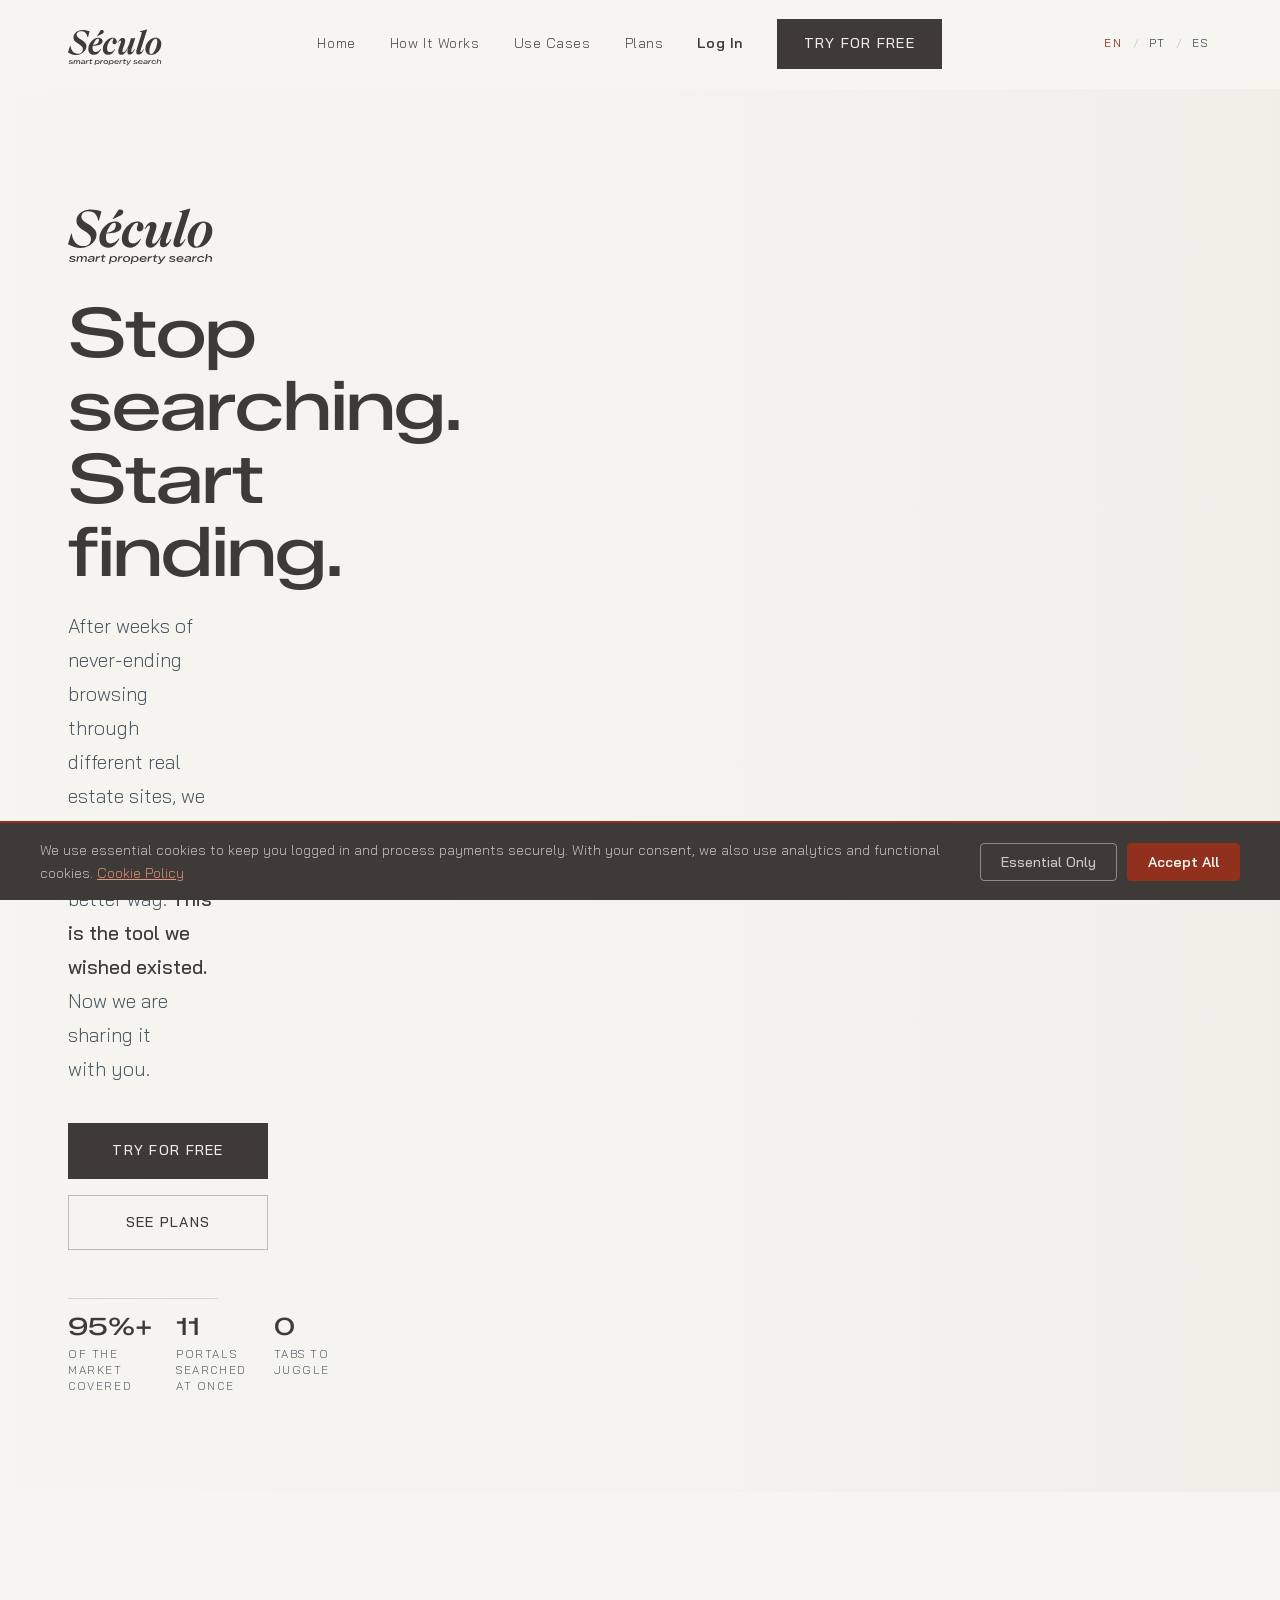
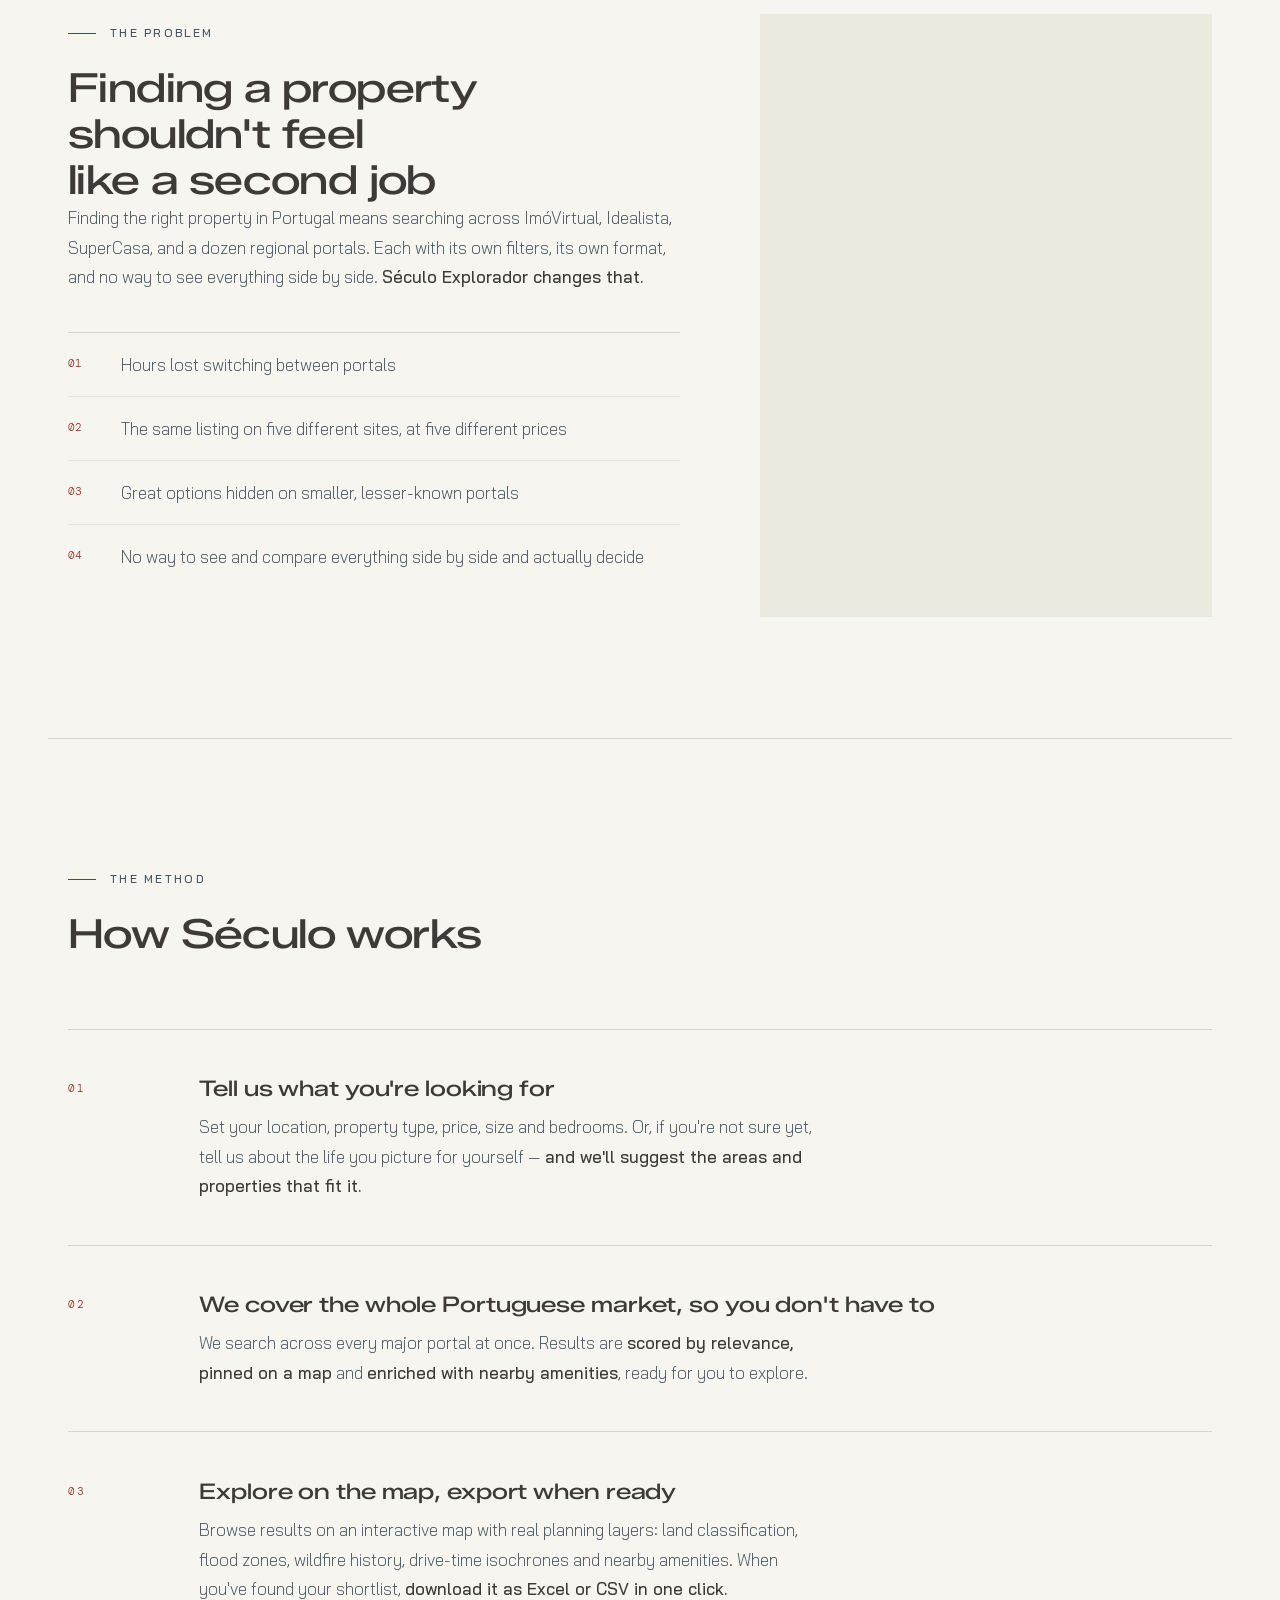
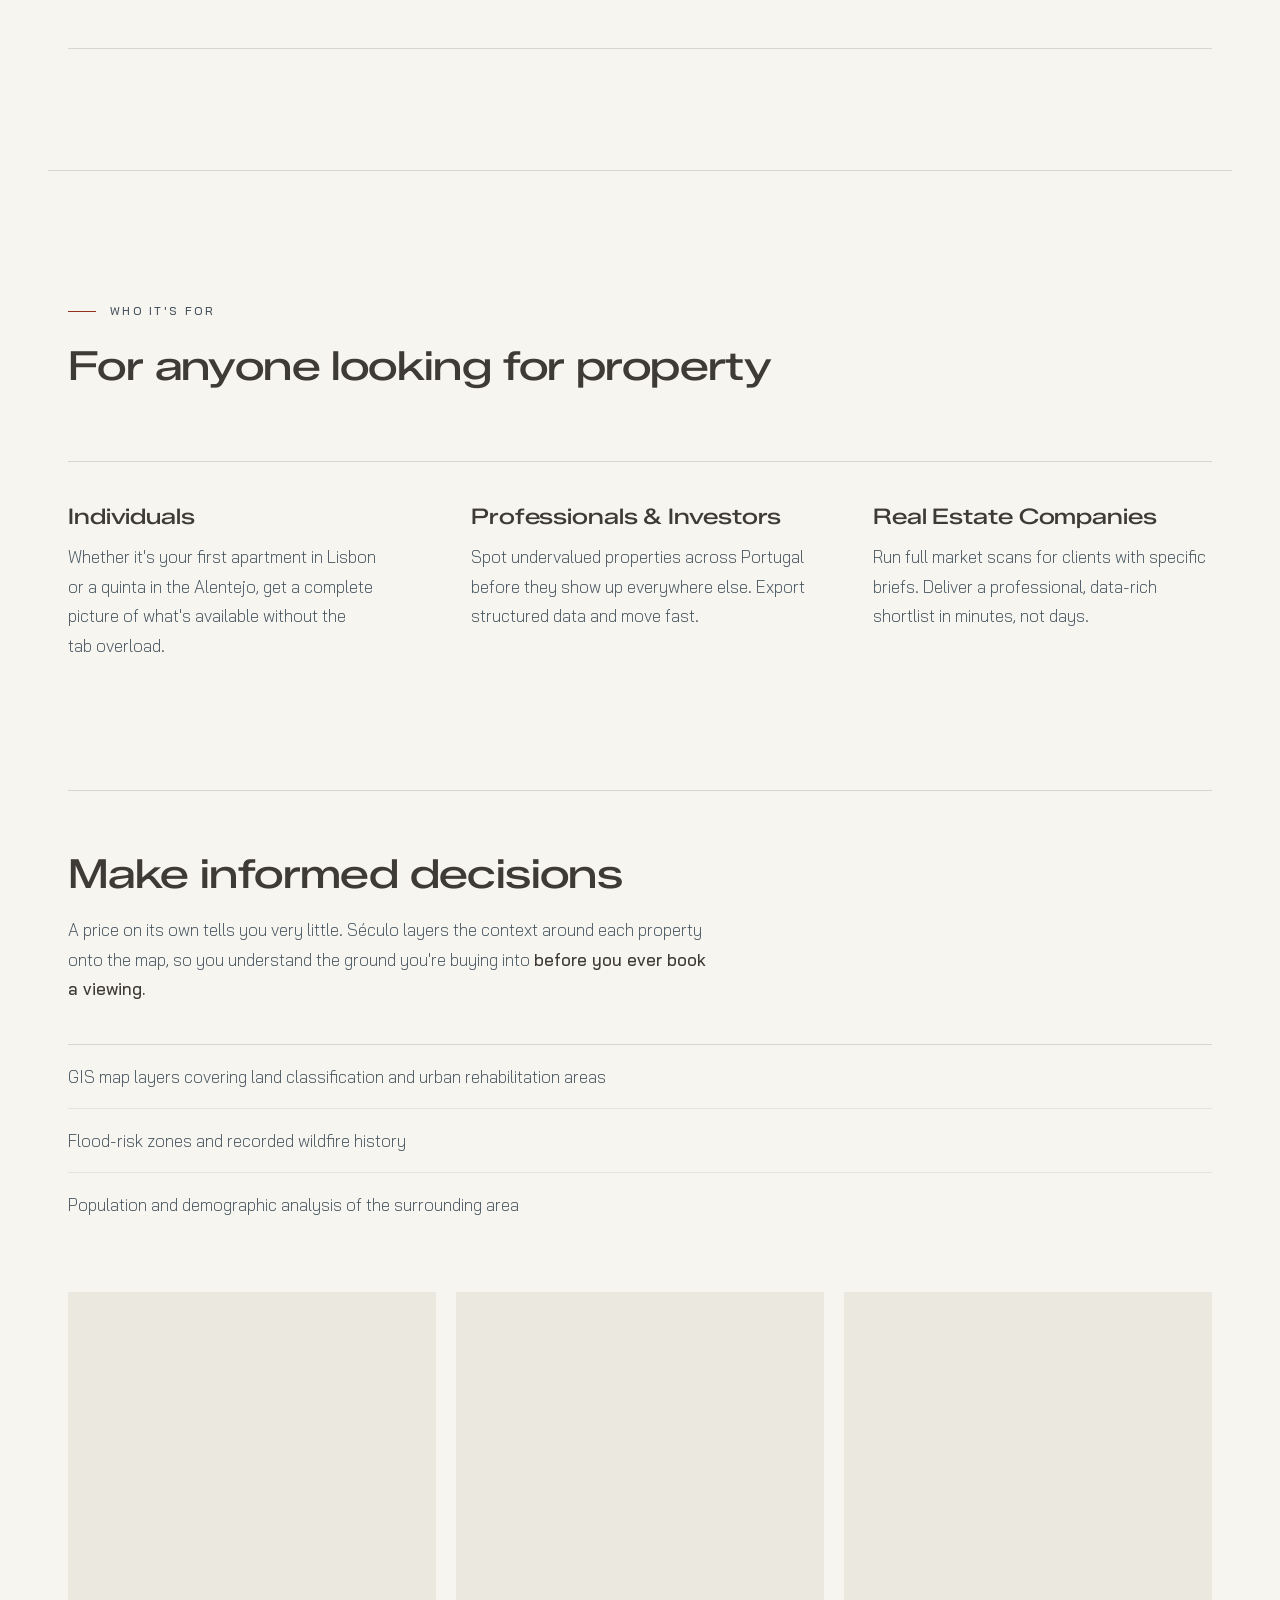
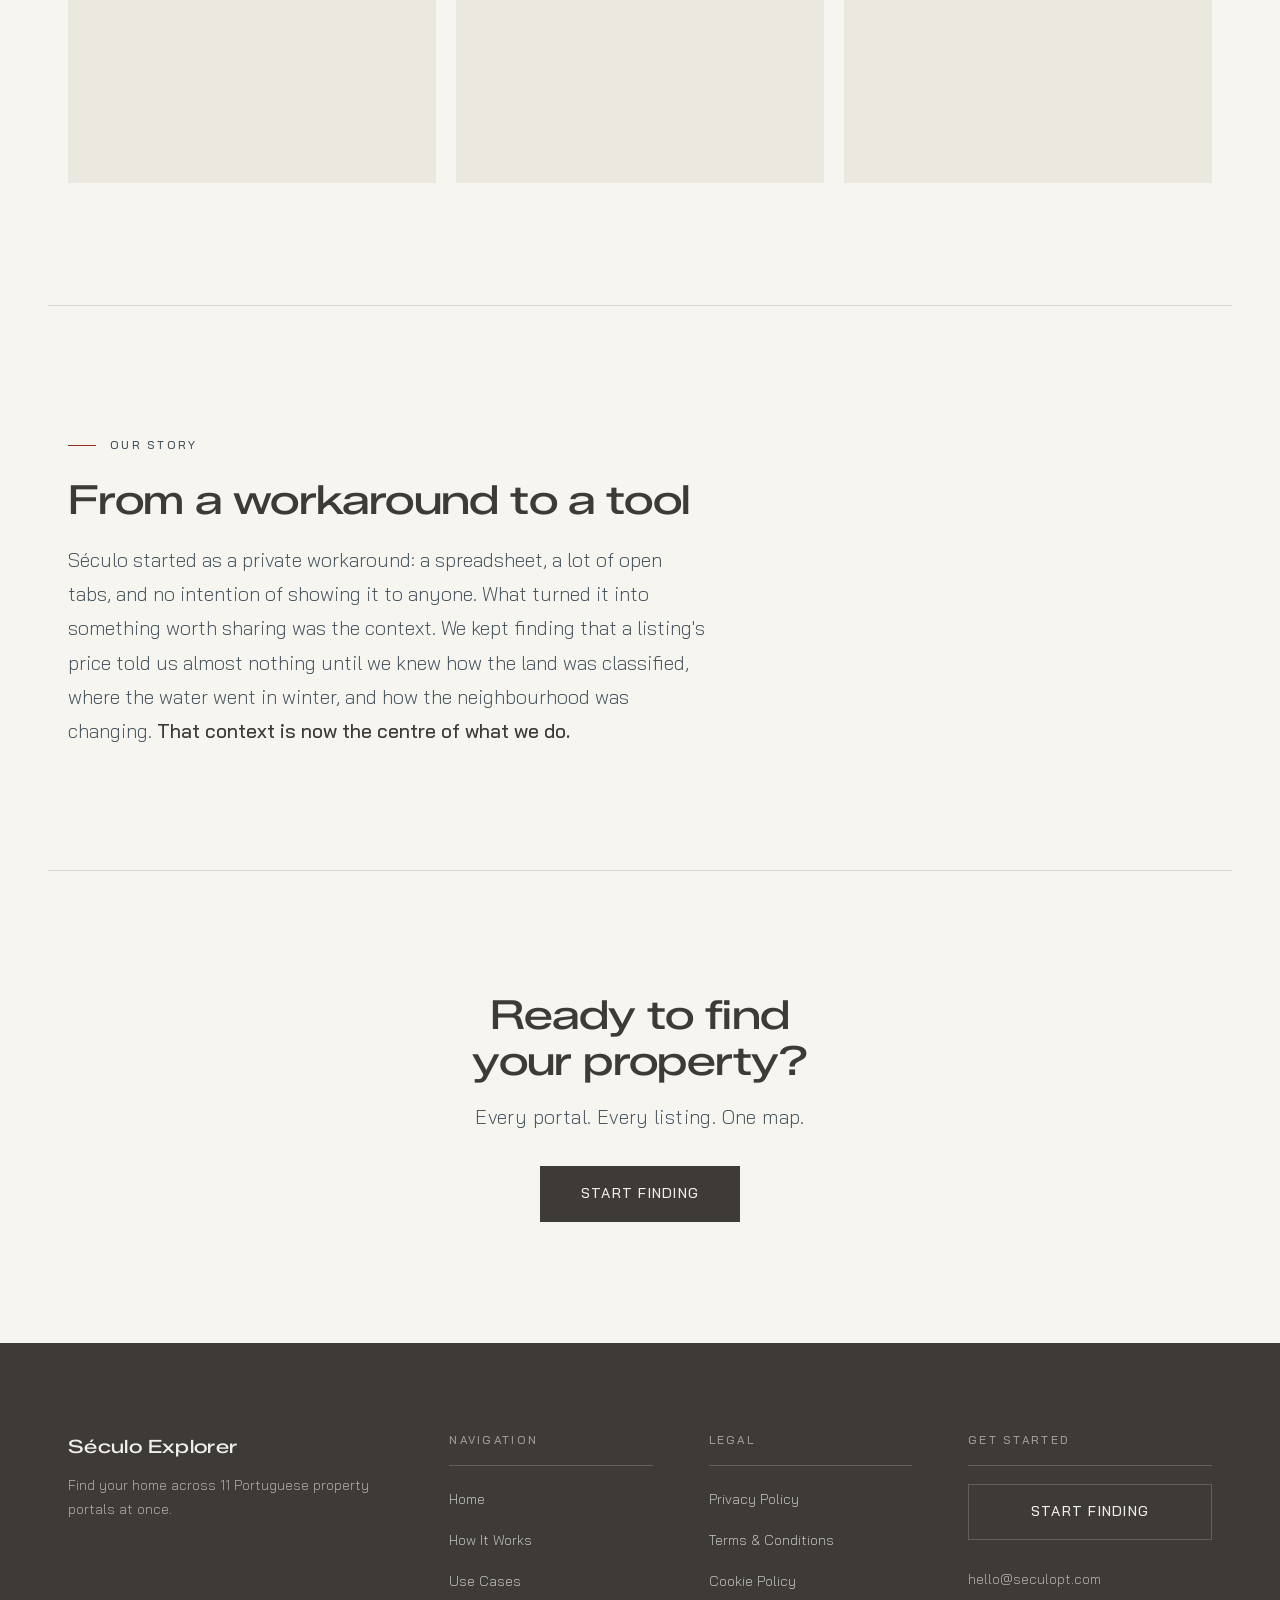
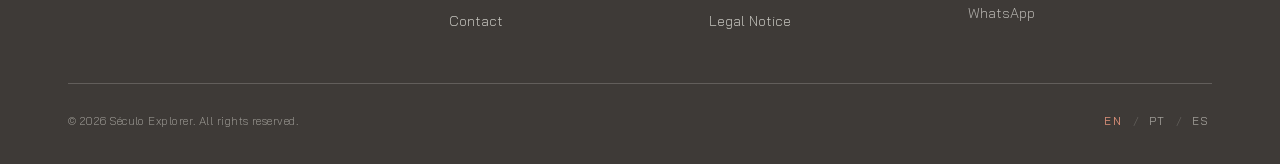
==== index.html @ 993cd5dd "feat(home): cursor-following photos, portrait photo row, drop dangling rules Removes rules that were" ====
<!DOCTYPE html>
<html lang="en">
<head>
  <meta charset="UTF-8" />
  <meta name="viewport" content="width=device-width, initial-scale=1.0" />
  <meta name="description" content="Século Explorer searches 11 Portuguese property portals at once. Find your home faster — filter by location, price, size, and type all in one place." />
  <title>Século Explorer — Find Your Home in Portugal</title>

  <!-- Runs before first paint. The .js class means scroll-reveal elements are
       only hidden when JS is actually there to reveal them again; the
       intro-skip check keeps the curtain from flashing on a repeat visit. -->
  <script>
    document.documentElement.classList.add('js');
    try {
      if (sessionStorage.getItem('seculo-intro-played') === '1') {
        document.documentElement.classList.add('intro-skip');
      }
    } catch (e) { /* storage blocked — the curtain simply plays again */ }
  </script>

  <!-- Google Fonts -->
  <link rel="preconnect" href="https://fonts.googleapis.com" />
  <link rel="preconnect" href="https://fonts.gstatic.com" crossorigin />
  <link href="https://fonts.googleapis.com/css2?family=Bai+Jamjuree:wght@200;300;400;500;600;700&family=Zalando+Sans+Expanded:wght@400;500;600;700&family=DM+Mono&display=swap" rel="stylesheet" />

  <!-- Stylesheets -->
  <link rel="stylesheet" href="css/style.css" />
  <link rel="stylesheet" href="css/nav.css" />
  <link rel="stylesheet" href="css/animations.css" />
</head>
<body>

  <!-- ══════════════════════════════════════════
       INTRO CURTAIN — plays once per session
  ══════════════════════════════════════════ -->
  <div class="intro" id="intro" aria-hidden="true">
    <img class="intro__logo" src="assets/logo.svg" alt="" />
    <span class="intro__rule"></span>
  </div>


  <!-- ══════════════════════════════════════════
       NAVIGATION
  ══════════════════════════════════════════ -->
  <nav class="site-nav" id="site-nav">
    <div class="nav-inner">
      <!-- Logo -->
      <a href="index.html" class="nav-logo" aria-label="Século Explorer — Home">
        <img src="assets/logo.svg" alt="Século Explorer" />
      </a>

      <!-- Links -->
      <ul class="nav-links">
        <li><a href="index.html" data-en="Home" data-pt="Início" data-es="Inicio">Home</a></li>
        <li><a href="#how-it-works" data-en="How It Works" data-pt="Como Funciona" data-es="Cómo Funciona">How It Works</a></li>
        <li><a href="#use-cases" data-en="Use Cases" data-pt="Casos de Uso" data-es="Casos de Uso">Use Cases</a></li>
        <li><a href="products.html" data-en="Plans" data-pt="Planos" data-es="Planes">Plans</a></li>
        <li><a href="login.html" class="nav-login" data-en="Log In" data-pt="Entrar" data-es="Entrar">Log In</a></li>
        <li>
          <a href="https://seculo-api.vercel.app/?tier=free" class="btn btn-primary" data-en="Try for free" data-pt="Experimenta grátis" data-es="Pruébalo gratis">Try for free</a>
        </li>
      </ul>

      <!-- Language Toggle -->
      <div class="lang-toggle">
        <button class="lang-btn active" data-lang="en">EN</button>
        <span>/</span>
        <button class="lang-btn" data-lang="pt">PT</button>
        <span>/</span>
        <button class="lang-btn" data-lang="es">ES</button>
      </div>

      <!-- Hamburger -->
      <button class="nav-toggle" aria-label="Menu" aria-expanded="false">
        <span></span><span></span><span></span>
      </button>
    </div>
  </nav>


  <!-- ══════════════════════════════════════════
       SECTION A — HERO
  ══════════════════════════════════════════ -->
  <section class="hero" aria-label="Hero">
    <!-- Photo slot. Drop a file at assets/hero-bg.jpg and set
         --hero-image below to switch it on. -->
    <div class="hero__bg" aria-hidden="true"></div>

    <div class="hero-inner">
      <div class="hero-content">
        <img class="hero-logo" src="assets/logo.svg" alt="Século Explorer" width="192" height="87" />
        <h1 data-en="Stop searching. Start finding." data-pt="Encontre a Sua Casa em Portugal. Mais Depressa." data-es="Deja de buscar. Empieza a encontrar.">Stop searching. Start finding.</h1>
        <p class="hero-sub"
          data-en="After weeks of never-ending browsing through different real estate sites, we decided that there had to be a better way. <strong>This is the tool we wished existed.</strong> Now we are sharing it with you."
          data-pt="Depois de semanas de navegação sem fim por diferentes sites imobiliários, decidimos que tinha de haver uma forma melhor. <strong>Esta é a ferramenta que gostaríamos de ter tido.</strong> Agora estamos a partilhá-la consigo."
          data-es="Después de semanas de navegación interminable por diferentes sitios inmobiliarios, decidimos que tenía que haber una mejor manera. <strong>Esta es la herramienta que desearíamos que hubiera existido.</strong> Ahora la compartimos contigo.">After weeks of never-ending browsing through different real estate sites, we decided that there had to be a better way. <strong>This is the tool we wished existed.</strong> Now we are sharing it with you.</p>
        <div class="hero-actions btn-group">
          <a href="https://seculo-api.vercel.app/?tier=free" class="btn btn-primary" data-en="Try for free" data-pt="Experimenta grátis" data-es="Pruébalo gratis">Try for free</a>
          <a href="products.html" class="btn btn-outline" data-en="See plans" data-pt="Ver planos" data-es="Ver planes">See plans</a>
        </div>
        <div class="hero-stats">
          <div class="stat">
            <span class="stat-number" data-count-to="98" data-count-suffix="%+">98%+</span>
            <span class="stat-label" data-en="of the market covered" data-pt="do mercado coberto" data-es="del mercado cubierto">of the market covered</span>
          </div>
          <div class="stat">
            <span class="stat-number" data-count-to="11">11</span>
            <span class="stat-label" data-en="portals searched at once" data-pt="portais pesquisados de uma vez" data-es="portales buscados a la vez">portals searched at once</span>
          </div>
          <div class="stat">
            <span class="stat-number">0</span>
            <span class="stat-label" data-en="tabs to juggle" data-pt="abas para gerir" data-es="pestañas que gestionar">tabs to juggle</span>
          </div>
        </div>
      </div>
    </div>
  </section>


  <!-- ══════════════════════════════════════════
       SECTION B — PROBLEM
  ══════════════════════════════════════════ -->
  <section class="section problem-section" id="how-it-works">
    <div class="container">
      <div class="problem-grid">
        <div class="problem-col animate-on-scroll">
          <span class="section-label" data-en="The Problem" data-pt="O Problema" data-es="El Problema">The Problem</span>
          <h2
            data-en="Finding a property shouldn't feel like a second job"
            data-pt="Procurar propriedade não deve ser um segundo trabalho"
            data-es="Buscar una propiedad no debería sentirse como un segundo trabajo">Finding a property shouldn't feel like a second job</h2>
          <p class="problem-body measure"
            data-en="Finding the right property in Portugal means searching across ImóVirtual, Idealista, SuperCasa, and a dozen regional portals. Each with its own filters, its own format, and no way to see everything side by side. <strong>Século Explorador changes that.</strong>"
            data-pt="Encontrar o imóvel certo em Portugal significa pesquisar no ImóVirtual, Idealista, SuperCasa e dezenas de portais regionais. Cada um com os seus próprios filtros, o seu próprio formato, e sem forma de ver tudo lado a lado. <strong>O Século Explorador muda isso.</strong>"
            data-es="Encontrar la propiedad adecuada en Portugal significa buscar en ImóVirtual, Idealista, SuperCasa y docenas de portales regionales. Cada uno con sus propios filtros, su propio formato y sin forma de ver todo lado a lado. <strong>Século Explorador cambia eso.</strong>">Finding the right property in Portugal means searching across ImóVirtual, Idealista, SuperCasa, and a dozen regional portals. Each with its own filters, its own format, and no way to see everything side by side. <strong>Século Explorador changes that.</strong></p>

          <!-- Ruled list. The old version used emoji as bullets; the rules
               and index numbers now carry the same structure. -->
          <ul class="ruled-list">
            <li>
              <span class="ruled-list__index">01</span>
              <span data-en="Hours lost switching between portals" data-pt="Horas perdidas a alternar entre portais" data-es="Horas perdidas cambiando entre portales">Hours lost switching between portals</span>
            </li>
            <li>
              <span class="ruled-list__index">02</span>
              <span data-en="The same listing on five different sites, at five different prices" data-pt="O mesmo anúncio a aparecer em cinco portais diferentes" data-es="El mismo anuncio en cinco sitios diferentes, a cinco precios diferentes">The same listing on five different sites, at five different prices</span>
            </li>
            <li>
              <span class="ruled-list__index">03</span>
              <span data-en="Great options hidden on smaller, lesser-known portals" data-pt="Boas opções escondidas em portais mais pequenos e menos conhecidos" data-es="Grandes opciones ocultas en portales más pequeños y menos conocidos">Great options hidden on smaller, lesser-known portals</span>
            </li>
            <li>
              <span class="ruled-list__index">04</span>
              <span data-en="No way to see and compare everything side by side and actually decide" data-pt="Sem forma de ver e comparar tudo lado a lado e tomar uma decisão" data-es="Sin forma de ver y comparar todo lado a lado y tomar una decisión">No way to see and compare everything side by side and actually decide</span>
            </li>
          </ul>
        </div>

        <!-- Photo slot — this column was empty before, which is what left the
             gap on the right of this section. -->
        <div class="problem-media animate-on-scroll" style="--i: 1">
          <div class="media media--tall media--filled slot--problem"></div>
        </div>
      </div>
    </div>
  </section>


  <!-- ══════════════════════════════════════════
       SECTION C — HOW IT WORKS
  ══════════════════════════════════════════ -->
  <section class="section steps-section">
    <div class="container">
      <div class="steps-header animate-on-scroll">
        <span class="section-label" data-en="The Method" data-pt="O Método" data-es="El Método">The Method</span>
        <h2 data-en="How Século works" data-pt="Como o Século Funciona" data-es="Cómo Funciona Século">How Século works</h2>
      </div>

      <ol class="steps-list" data-hover-media>
        <li class="step-item animate-on-scroll slot--step1">
          <span class="step-number">01</span>
          <div class="step-body">
            <h3 data-en="Tell us what you're looking for" data-pt="Diga-nos o que procura" data-es="Dinos qué estás buscando">Tell us what you're looking for</h3>
            <p
              data-en="Set your location, property type, price, size and bedrooms. Or, if you're not sure yet, tell us about the life you picture for yourself — <strong>and we'll suggest the areas and properties that fit it.</strong>"
              data-pt="Defina a localização, o tipo de imóvel, o preço, a área e o número de quartos. Ou, se ainda não tem a certeza, conte-nos que vida imagina para si — <strong>e sugerimos as zonas e os imóveis que melhor lhe assentam.</strong>"
              data-es="Define la ubicación, el tipo de propiedad, el precio, el tamaño y las habitaciones. O, si aún no lo tienes claro, cuéntanos qué vida imaginas para ti — <strong>y te sugeriremos las zonas y propiedades que mejor encajan.</strong>">Set your location, property type, price, size and bedrooms. Or, if you're not sure yet, tell us about the life you picture for yourself — <strong>and we'll suggest the areas and properties that fit it.</strong></p>
          </div>
        </li>

        <li class="step-item animate-on-scroll slot--step2" style="--i: 1">
          <span class="step-number">02</span>
          <div class="step-body">
            <h3 data-en="We cover the whole Portuguese market, so you don't have to" data-pt="Cobrimos todo o mercado português, para que não tenha de o fazer" data-es="Cubrimos todo el mercado portugués, para que tú no tengas que hacerlo">We cover the whole Portuguese market, so you don't have to</h3>
            <p
              data-en="We search across every major portal at once. Results are <strong>scored by relevance, pinned on a map</strong> and <strong>enriched with nearby amenities</strong>, ready for you to explore."
              data-pt="Pesquisamos simultaneamente em múltiplos sites. Os resultados são <strong>classificados por relevância, fixados num mapa</strong> e <strong>enriquecidos com comodidades próximas</strong>, prontos para serem explorados."
              data-es="Buscamos simultáneamente en múltiples sitios. Los resultados están <strong>puntuados por relevancia, marcados en un mapa</strong> y <strong>enriquecidos con servicios cercanos</strong>, listos para explorar.">We search across every major portal at once. Results are <strong>scored by relevance, pinned on a map</strong> and <strong>enriched with nearby amenities</strong>, ready for you to explore.</p>
          </div>
        </li>

        <li class="step-item animate-on-scroll slot--step3" style="--i: 2">
          <span class="step-number">03</span>
          <div class="step-body">
            <h3 data-en="Explore on the map, export when ready" data-pt="Explore no mapa, exporte quando estiver pronto" data-es="Explora en el mapa, exporta cuando estés listo">Explore on the map, export when ready</h3>
            <p
              data-en="Browse results on an interactive map with real planning layers: land classification, flood zones, wildfire history, drive-time isochrones and nearby amenities. When you've found your shortlist, <strong>download it as Excel or CSV in one click.</strong>"
              data-pt="Navegue pelos resultados num mapa interativo com camadas de planeamento real: classificação do solo, zonas inundáveis, histórico de incêndios, isócronas de tempo de condução e equipamentos nas proximidades. Quando tiver encontrado a sua lista, <strong>descarregue-a como Excel ou CSV com um clique.</strong>"
              data-es="Navega por los resultados en un mapa interactivo con capas de planificación reales: clasificación del suelo, zonas de inundación, historial de incendios, isocronas y servicios cercanos. Cuando tengas tu lista reducida, <strong>descárgala como Excel o CSV con un clic.</strong>">Browse results on an interactive map with real planning layers: land classification, flood zones, wildfire history, drive-time isochrones and nearby amenities. When you've found your shortlist, <strong>download it as Excel or CSV in one click.</strong></p>
          </div>
        </li>
      </ol>

      <!-- The photography for this section now appears on hover, following
           the cursor across the three steps. See js/hover-media.js. -->
    </div>
  </section>


  <!-- ══════════════════════════════════════════
       SECTION D — USE CASES
  ══════════════════════════════════════════ -->
  <section class="section use-cases-section" id="use-cases">
    <div class="container">
      <div class="use-cases-header animate-on-scroll">
        <span class="section-label" data-en="Who It's For" data-pt="Para Quem É" data-es="Para Quién Es">Who It's For</span>
        <h2 data-en="For anyone looking for property" data-pt="Para qualquer pessoa à procura de propriedade" data-es="Para cualquiera que busque propiedad">For anyone looking for property</h2>
      </div>

      <div class="use-cases-grid">
        <div class="use-case-card animate-on-scroll">
          <h3 data-en="Individuals" data-pt="Indivíduos" data-es="Particulares">Individuals</h3>
          <p
            data-en="Whether it's your first apartment in Lisbon or a quinta in the Alentejo, get a complete picture of what's available without the tab overload."
            data-pt="Seja um apartamento em Lisboa ou uma quinta no Alentejo, tenha uma visão completa do que existe no mercado — sem o caos dos mil separadores abertos."
            data-es="Ya sea tu primer apartamento en Lisboa o una quinta en el Alentejo, obtén una visión completa de lo disponible sin el caos de las pestañas abiertas.">Whether it's your first apartment in Lisbon or a quinta in the Alentejo, get a complete picture of what's available without the tab overload.</p>
        </div>

        <div class="use-case-card animate-on-scroll" style="--i: 1">
          <h3 data-en="Professionals &amp; Investors" data-pt="Profissionais e Investidores" data-es="Profesionales e Inversores">Professionals &amp; Investors</h3>
          <p
            data-en="Spot undervalued properties across Portugal before they show up everywhere else. Export structured data and move fast."
            data-pt="Identifique propriedades subavaliadas em toda a região portuguesa antes de aparecerem em outros lugares. Exporte dados estruturados e avance rapidamente."
            data-es="Identifica propiedades infravaloradas en la región portuguesa antes de que aparezcan en todas partes. Exporta datos estructurados y actúa rápido.">Spot undervalued properties across Portugal before they show up everywhere else. Export structured data and move fast.</p>
        </div>

        <div class="use-case-card animate-on-scroll" style="--i: 2">
          <h3 data-en="Real Estate Companies" data-pt="Agências de Imóveis" data-es="Empresas Inmobiliarias">Real Estate Companies</h3>
          <p
            data-en="Run full market scans for clients with specific briefs. Deliver a professional, data-rich shortlist in minutes, not days."
            data-pt="Realize varreduras completas do mercado para clientes com briefs específicos. Entregue uma lista profissional e rica em dados em minutos, não em dias."
            data-es="Realiza análisis completos del mercado para clientes con requisitos específicos. Entrega una lista profesional y rica en datos en minutos, no en días.">Run full market scans for clients with specific briefs. Deliver a professional, data-rich shortlist in minutes, not days.</p>
        </div>
      </div>

      <!-- Second block: what the data lets you know, rather than who it is for -->
      <div class="informed animate-on-scroll">
        <h2 data-en="Make informed decisions" data-pt="Tome decisões informadas" data-es="Toma decisiones informadas">Make informed decisions</h2>
        <p class="measure"
          data-en="A price on its own tells you very little. Século layers the context around each property onto the map, so you understand the ground you're buying into <strong>before you ever book a viewing.</strong>"
          data-pt="Um preço, por si só, diz muito pouco. O Século sobrepõe ao mapa o contexto de cada imóvel, para que perceba o terreno em que está a investir <strong>antes sequer de marcar uma visita.</strong>"
          data-es="Un precio, por sí solo, dice muy poco. Século superpone en el mapa el contexto de cada propiedad, para que entiendas el terreno en el que inviertes <strong>antes incluso de concertar una visita.</strong>">A price on its own tells you very little. Século layers the context around each property onto the map, so you understand the ground you're buying into <strong>before you ever book a viewing.</strong></p>

        <ul class="ruled-list ruled-list--bare">
          <li><span data-en="GIS map layers covering land classification and urban rehabilitation areas" data-pt="Camadas SIG com classificação do solo e áreas de reabilitação urbana" data-es="Capas SIG con clasificación del suelo y áreas de rehabilitación urbana">GIS map layers covering land classification and urban rehabilitation areas</span></li>
          <li><span data-en="Flood-risk zones and recorded wildfire history" data-pt="Zonas de risco de inundação e histórico de incêndios registados" data-es="Zonas de riesgo de inundación e historial de incendios registrados">Flood-risk zones and recorded wildfire history</span></li>
          <li><span data-en="Population and demographic analysis of the surrounding area" data-pt="Análise populacional e demográfica da zona envolvente" data-es="Análisis poblacional y demográfico del entorno">Population and demographic analysis of the surrounding area</span></li>
        </ul>

        <!-- Three portrait slots rather than one wide band — the source
             photography is all 2:3, which a 16:9 crop mangles. -->
        <div class="photo-row informed-media">
          <div class="media media--tall media--filled slot--layers1"></div>
          <div class="media media--tall media--filled slot--layers2"></div>
          <div class="media media--tall media--filled slot--layers3"></div>
        </div>
      </div>
    </div>
  </section>


  <!-- ══════════════════════════════════════════
       SECTION E — ORIGIN + CTA
  ══════════════════════════════════════════ -->
  <section class="section origin-section">
    <div class="container">
      <div class="origin-content animate-on-scroll measure">
        <span class="section-label" data-en="Our Story" data-pt="A Nossa História" data-es="Nuestra Historia">Our Story</span>
        <h2 data-en="From a workaround to a tool" data-pt="De um improviso a uma ferramenta" data-es="De un apaño a una herramienta">From a workaround to a tool</h2>
        <p class="origin-body"
          data-en="Século started as a private workaround: a spreadsheet, a lot of open tabs, and no intention of showing it to anyone. What turned it into something worth sharing was the context. We kept finding that a listing's price told us almost nothing until we knew how the land was classified, where the water went in winter, and how the neighbourhood was changing. <strong>That context is now the centre of what we do.</strong>"
          data-pt="O Século começou como um improviso privado: uma folha de cálculo, muitos separadores abertos e nenhuma intenção de o mostrar a alguém. O que o transformou em algo que valia a pena partilhar foi o contexto. Percebemos que o preço de um anúncio pouco nos dizia enquanto não soubéssemos como estava classificado o solo, por onde corria a água no inverno e como a zona estava a mudar. <strong>Esse contexto é hoje o centro do que fazemos.</strong>"
          data-es="Século empezó como un apaño privado: una hoja de cálculo, muchas pestañas abiertas y ninguna intención de enseñárselo a nadie. Lo que lo convirtió en algo que merecía la pena compartir fue el contexto. Descubrimos que el precio de un anuncio decía muy poco hasta saber cómo estaba clasificado el suelo, por dónde iba el agua en invierno y cómo estaba cambiando el barrio. <strong>Ese contexto es hoy el centro de lo que hacemos.</strong>">Século started as a private workaround: a spreadsheet, a lot of open tabs, and no intention of showing it to anyone. What turned it into something worth sharing was the context. We kept finding that a listing's price told us almost nothing until we knew how the land was classified, where the water went in winter, and how the neighbourhood was changing. <strong>That context is now the centre of what we do.</strong></p>
      </div>
    </div>
  </section>


  <!-- ══════════════════════════════════════════
       SECTION F — CLOSING CTA
  ══════════════════════════════════════════ -->
  <section class="section cta-section">
    <div class="container">
      <div class="cta-block animate-on-scroll">
        <h2 class="cta-heading" data-en="Ready to find your property?" data-pt="Pronto para encontrar a sua casa?" data-es="¿Listo para encontrar tu propiedad?">Ready to find your property?</h2>
        <p class="cta-sub" data-en="Every portal. Every listing. One map." data-pt="Cada portal. Cada anúncio. Um mapa." data-es="Cada portal. Cada anuncio. Un mapa.">Every portal. Every listing. One map.</p>
        <a href="products.html" class="btn btn-primary cta-btn" data-en="Start finding" data-pt="Começar a Encontrar" data-es="Empezar a Encontrar">Start finding</a>
      </div>
    </div>
  </section>


  <!-- ══════════════════════════════════════════
       FOOTER
  ══════════════════════════════════════════ -->
  <footer class="site-footer">
    <div class="container">
      <div class="footer-grid">
        <!-- Left: Brand -->
        <div class="footer-brand">
          <span class="footer-logo">Século Explorer</span>
          <p class="footer-tagline"
            data-en="Find your home across 11 Portuguese property portals at once."
            data-pt="Encontre a sua casa em 11 portais imobiliários portugueses de uma vez."
            data-es="Encuentra tu hogar en 11 portales inmobiliarios portugueses a la vez.">Find your home across 11 Portuguese property portals at once.</p>
        </div>

        <!-- Centre: Navigation -->
        <div>
          <p class="footer-heading" data-en="Navigation" data-pt="Navegação" data-es="Navegación">Navigation</p>
          <ul class="footer-links">
            <li><a href="index.html" data-en="Home" data-pt="Início" data-es="Inicio">Home</a></li>
            <li><a href="#how-it-works" data-en="How It Works" data-pt="Como Funciona" data-es="Cómo Funciona">How It Works</a></li>
            <li><a href="#use-cases" data-en="Use Cases" data-pt="Casos de Uso" data-es="Casos de Uso">Use Cases</a></li>
            <li><a href="contact.html" data-en="Contact" data-pt="Contacto" data-es="Contacto">Contact</a></li>
          </ul>
        </div>

        <!-- Legal -->
        <div>
          <p class="footer-heading" data-en="Legal" data-pt="Legal" data-es="Legal">Legal</p>
          <ul class="footer-links">
            <li><a href="privacy-policy.html" data-en="Privacy Policy" data-pt="Política de Privacidade" data-es="Política de Privacidad">Privacy Policy</a></li>
            <li><a href="terms.html" data-en="Terms &amp; Conditions" data-pt="Termos e Condições" data-es="Términos y Condiciones">Terms &amp; Conditions</a></li>
            <li><a href="cookie-policy.html" data-en="Cookie Policy" data-pt="Política de Cookies" data-es="Política de Cookies">Cookie Policy</a></li>
            <li><a href="legal-notice.html" data-en="Legal Notice" data-pt="Aviso Legal" data-es="Aviso Legal">Legal Notice</a></li>
          </ul>
        </div>

        <!-- Right: Get Started -->
        <div class="footer-nav-col">
          <p class="footer-heading" data-en="Get Started" data-pt="Começar" data-es="Empezar">Get Started</p>
          <a href="products.html" class="btn btn-outline" data-en="Start finding" data-pt="Começar a Encontrar" data-es="Empezar a Encontrar">Start finding</a>
          <a href="mailto:hello@seculopt.com" class="footer-email">hello@seculopt.com</a>
          <a href="https://wa.me/351912102647" class="footer-whatsapp" target="_blank" rel="noopener">WhatsApp</a>
        </div>
      </div>

      <hr class="footer-divider" />

      <div class="footer-bottom">
        <span class="footer-copy" data-en="&copy; 2026 S&eacute;culo Explorer. All rights reserved." data-pt="&copy; 2026 S&eacute;culo Explorer. Todos os direitos reservados." data-es="&copy; 2026 S&eacute;culo Explorer. Todos los derechos reservados.">&copy; 2026 S&eacute;culo Explorer. All rights reserved.</span>
        <div class="footer-lang">
          <button class="lang-btn active" data-lang="en">EN</button>
          <span>/</span>
          <button class="lang-btn" data-lang="pt">PT</button>
          <span>/</span>
          <button class="lang-btn" data-lang="es">ES</button>
        </div>
      </div>
    </div>
  </footer>


  <!-- ══════════════════════════════════════════
       SCRIPTS
  ══════════════════════════════════════════ -->
  <script src="js/intro.js"></script>
  <script src="js/nav.js"></script>
  <script src="js/counters.js"></script>
  <script src="js/hover-media.js"></script>
  <script src="js/lang.js"></script>
  <script src="js/cookies.js"></script>


  <!-- ══════════════════════════════════════════
       PAGE-LEVEL STYLES (Home-specific)
       Mobile-first: base rules are the phone layout.
  ══════════════════════════════════════════ -->
  <style>
    /* ══════════════════════════════════════════════════════════
       PHOTO PICKER
       The only place you need to touch to change a photo.
       Swap the filename between the quotes, save, refresh.
       Files live in  assets/home/
       Set a slot to  none  to go back to the empty placeholder.

       Currently in assets/home/ (all portrait, 2:3):
         kaboompics_an-old-mercedes-benz-parked-in-the-street-8262.jpg
         kaboompics_casa-do-alentejo-lisbon-portugal-8325.jpg
         kaboompics_cityscape-of-lisbon-portugal-8435.jpg
         kaboompics_coffee-table-book-and-craspedia-flower-styled-on-dark-wood-43428.jpg
         kaboompics_colorful-wooden-door-in-the-facade-of-a-typical-portuguese-house-at-lisbon-portugal-8276.jpg
         kaboompics_interior-inspo-warm-minimalist-living-room-de-sede-ds-2011-leather-sofa-and-travertine-furniture-36458.jpg
         kaboompics_oranges-on-the-tree-8315.jpg
         kaboompics_plants-of-portugal-8654.jpg
         kaboompics_plants-of-portugal-8657.jpg
         kaboompics_portuguese-azulejos-typical-glazed-ceramic-tiles-with-marble-8238.jpg
         kaboompics_stations-of-the-cross-lagos-portugal-8640.jpg
         kaboompics_uncommon-black-console-with-travertine-and-wood-veneer-decor-37100.jpg
       ══════════════════════════════════════════════════════════ */

    /* Hero background, behind "Stop searching. Start finding." */
    .hero__bg {
      --img: url('assets/home/kaboompics_cityscape-of-lisbon-portugal-8435.jpg');
    }

    /* Tall image beside "Finding a property shouldn't feel like a second job" */
    .slot--problem {
      --img: url('assets/home/kaboompics_colorful-wooden-door-in-the-facade-of-a-typical-portuguese-house-at-lisbon-portugal-8276.jpg');
    }

    /* How Século Works — these three appear under the cursor on hover,
       one per step. js/hover-media.js reads these same variables. */
    .slot--step1 {
      --img: url('assets/home/kaboompics_interior-inspo-warm-minimalist-living-room-de-sede-ds-2011-leather-sofa-and-travertine-furniture-36458.jpg');
    }
    .slot--step2 {
      --img: url('assets/home/kaboompics_cityscape-of-lisbon-portugal-8435.jpg');
    }
    .slot--step3 {
      --img: url('assets/home/kaboompics_casa-do-alentejo-lisbon-portugal-8325.jpg');
    }

    /* Row of three under Make informed decisions */
    .slot--layers1 {
      --img: url('assets/home/kaboompics_portuguese-azulejos-typical-glazed-ceramic-tiles-with-marble-8238.jpg');
    }
    .slot--layers2 {
      --img: url('assets/home/kaboompics_plants-of-portugal-8654.jpg');
    }
    .slot--layers3 {
      --img: url('assets/home/kaboompics_oranges-on-the-tree-8315.jpg');
    }

    /* Paints whatever --img above points at. A filename that doesn't exist
       just shows the flat placeholder tone — nothing breaks. */
    .media--filled {
      background-image: var(--img, none);
    }

    /* Suppress the crosshair placeholder on picker-driven slots, since the
       div stays empty and the lines would otherwise sit on top of the photo. */
    .media--filled:empty::before,
    .media--filled:empty::after {
      content: none;
    }

    /* ── Hero ── */
    .hero {
      position: relative;
      display: flex;
      align-items: flex-end;
      /* Fills the screen minus the nav, using dvh so mobile browser chrome
         appearing and disappearing does not crop the content. */
      min-height: calc(100svh - 72px);
      padding-top: clamp(48px, 12vh, 120px);
      overflow: hidden;
    }

    /* The photo itself is chosen in the PHOTO PICKER block at the top. */
    .hero__bg {
      position: absolute;
      inset: 0;
      z-index: 0;
      background-color: var(--color-sunken);
      background-image: var(--img, none);
      background-size: cover;
      background-position: center 30%;
      background-repeat: no-repeat;
    }

    /* Warm scrim so type stays readable once a photo is in place. On mobile
       it is stronger, because text sits over more of the image. */
    .hero__bg::after {
      content: '';
      position: absolute;
      inset: 0;
      background: linear-gradient(
        to top,
        rgba(246, 245, 240, 0.97) 0%,
        rgba(246, 245, 240, 0.88) 45%,
        rgba(246, 245, 240, 0.72) 100%
      );
    }

    .hero-inner {
      position: relative;
      z-index: 1;
      width: 100%;
      max-width: var(--max-width);
      margin: 0 auto;
      padding: 0 var(--gutter) clamp(56px, 9vh, 104px);
    }

    .hero-content {
      max-width: 22ch;
    }

    /* The logo now opens the hero in place of the old eyebrow line. */
    .hero-logo {
      width: clamp(148px, 33vw, 208px);
      height: auto;
      margin-bottom: clamp(22px, 3vw, 32px);
    }

    /* Stated explicitly rather than inherited, so the heading face is
       obvious at this spot and survives any future change to the h1 base. */
    .hero h1 {
      font-family: var(--font-display);
      font-weight: 500;
      margin-bottom: 20px;
    }

    .hero-sub {
      font-size: var(--t-lead);
      color: var(--color-mid);
      max-width: 46ch;
      margin-bottom: 36px;
    }

    /* Layout comes from .btn-group; this only adds the spacing below. */
    .hero-actions {
      margin-bottom: 48px;
    }

    /* ── Hero stats — a ruled row, not pills ── */
    .hero-stats {
      display: grid;
      grid-template-columns: 1fr;
      border-top: 1px solid var(--rule);
    }

    .stat {
      display: flex;
      align-items: baseline;
      gap: 12px;
      padding: 16px 0;
      border-bottom: 1px solid var(--rule-faint);
    }

    .stat-number {
      font-family: var(--font-display);
      font-size: 1.5rem;
      font-weight: 500;
      color: var(--color-primary);
      line-height: 1;
      min-width: 3.5ch;
    }

    .stat-label {
      font-size: var(--t-label);
      letter-spacing: 0.14em;
      text-transform: uppercase;
      color: var(--color-mid);
      line-height: 1.4;
    }

    /* ── Problem Section ── */
    .problem-grid {
      display: grid;
      grid-template-columns: 1fr;
      gap: clamp(40px, 7vw, 80px);
      align-items: start;
    }

    .problem-body {
      margin-bottom: 40px;
    }

    /* ── Ruled list ── */
    .ruled-list {
      border-top: 1px solid var(--rule);
    }

    .ruled-list li {
      display: grid;
      grid-template-columns: 3.5ch 1fr;
      gap: 18px;
      align-items: start;
      padding: 18px 0;
      border-bottom: 1px solid var(--rule-faint);
      font-size: var(--t-body);
      color: var(--color-mid);
      line-height: 1.6;
    }

    .ruled-list__index {
      font-family: var(--font-mono);
      font-size: var(--t-label);
      color: var(--color-accent);
      letter-spacing: 0.04em;
      padding-top: 0.35em;
    }

    /* Unnumbered variant. Two numbered lists already run above this one, so
       a third would read as a sequence it is not. */
    .ruled-list--bare li {
      grid-template-columns: 1fr;
      gap: 0;
    }

    /* Same reasoning as the use-case cards: the rule below the final row
       closes nothing, it just dangles. */
    .ruled-list li:last-child {
      border-bottom: none;
    }

    /* ── Steps Section ── */
    .steps-header {
      margin-bottom: clamp(40px, 6vw, 72px);
    }

    .steps-list {
      border-top: 1px solid var(--rule);
    }

    .step-item {
      display: grid;
      grid-template-columns: 1fr;
      gap: 12px;
      padding: clamp(28px, 4vw, 44px) 0;
      border-bottom: 1px solid var(--rule);
    }

    .step-number {
      font-family: var(--font-mono);
      font-size: var(--t-label);
      letter-spacing: 0.14em;
      color: var(--color-accent);
    }

    .step-body h3 {
      margin-bottom: 10px;
    }

    .step-body p {
      max-width: 62ch;
    }

    /* ── Cursor-following photo (How Século Works) ──
       Fixed-position so it can sit over the section without affecting
       layout. Pointer-events off so it never blocks the text underneath.
       Only ever shown on devices with a real pointer — see the media query
       at the foot of this block. */
    .hover-media {
      position: fixed;
      top: 0;
      left: 0;
      width: clamp(180px, 17vw, 260px);
      aspect-ratio: 2 / 3;
      background-color: var(--color-sunken);
      background-size: cover;
      background-position: center;
      pointer-events: none;
      z-index: 40;
      opacity: 0;
      transform: translate3d(-50%, -50%, 0) scale(0.92);
      transition: opacity 0.45s var(--ease-out), transform 0.45s var(--ease-out);
      display: none;
    }

    .hover-media.is-active {
      opacity: 1;
      transform: translate3d(-50%, -50%, 0) scale(1);
    }

    /* Rows fade the non-hovered steps back, so the one under the cursor
       reads as selected rather than the photo just floating over a list. */
    .steps-list.is-hovering .step-item {
      transition: opacity var(--transition);
      opacity: 0.45;
    }

    .steps-list.is-hovering .step-item:hover {
      opacity: 1;
    }

    /* ── Photo row ── */
    .photo-row {
      display: grid;
      grid-template-columns: 1fr;
      gap: clamp(12px, 2vw, 20px);
    }

    /* ── Use Cases ── */
    .use-cases-header {
      margin-bottom: clamp(40px, 6vw, 72px);
    }

    .use-cases-grid {
      display: grid;
      grid-template-columns: 1fr;
      gap: 0;
      border-top: 1px solid var(--rule);
    }

    .use-case-card {
      padding: clamp(28px, 4vw, 40px) 0;
      border-bottom: 1px solid var(--rule);
    }

    /* Stacked on a phone the rules separate one card from the next, so the
       one after the final card is doing nothing. */
    .use-case-card:last-child {
      border-bottom: none;
    }

    .use-case-card h3 {
      margin-bottom: 12px;
    }

    .use-case-card p {
      max-width: 46ch;
    }

    /* ── Make informed decisions ──
       A second block inside the same section, set off by a rule and a large
       gap so it reads as a companion idea rather than a fourth audience. */
    .informed {
      margin-top: clamp(52px, 7vw, 96px);
      padding-top: clamp(36px, 5vw, 60px);
      border-top: 1px solid var(--rule);
    }

    .informed h2 {
      margin-bottom: 18px;
    }

    .informed p {
      margin-bottom: clamp(28px, 4vw, 40px);
    }

    .informed-media {
      margin-top: clamp(36px, 5vw, 56px);
    }

    /* ── Origin ── */
    .origin-body {
      font-size: var(--t-lead);
    }

    .origin-content h2 {
      margin-bottom: 20px;
    }

    /* ── Closing CTA ── */
    .cta-section {
      text-align: center;
    }

    .cta-block {
      display: flex;
      flex-direction: column;
      align-items: center;
      gap: 16px;
    }

    .cta-heading {
      max-width: 18ch;
    }

    .cta-sub {
      font-size: var(--t-lead);
      letter-spacing: 0.02em;
    }

    .cta-btn {
      margin-top: 16px;
    }

    /* ══════════════════════════════════════════
       RESPONSIVE — additive from mobile upward
    ══════════════════════════════════════════ */

    @media (min-width: 600px) {
      .hero-stats {
        grid-template-columns: repeat(3, 1fr);
        gap: 0 24px;
      }

      .stat {
        flex-direction: column;
        gap: 8px;
        border-bottom: none;
      }

      .use-cases-grid {
        grid-template-columns: 1fr 1fr;
        gap: 0 clamp(32px, 5vw, 64px);
      }

      /* Side by side, a rule under each card no longer separates anything —
         it just leaves a broken line with gaps where the columns divide.
         The rule above the grid already sets the block off. */
      .use-case-card {
        border-bottom: none;
      }

      .photo-row {
        grid-template-columns: repeat(3, 1fr);
      }
    }

    /* The cursor-following photo only exists where there is a cursor. On a
       touch screen it would either never show or stick after a tap. */
    @media (hover: hover) and (pointer: fine) {
      .hover-media {
        display: block;
      }
    }

    @media (prefers-reduced-motion: reduce) {
      .hover-media {
        display: none;
      }

      .steps-list.is-hovering .step-item {
        opacity: 1;
      }
    }

    @media (min-width: 940px) {
      .hero {
        min-height: calc(100svh - 88px);
      }

      .hero__bg::after {
        background: linear-gradient(
          to right,
          rgba(246, 245, 240, 0.96) 0%,
          rgba(246, 245, 240, 0.86) 46%,
          rgba(246, 245, 240, 0.52) 100%
        );
      }

      .hero-content {
        max-width: 17ch;
      }

      .hero-sub {
        max-width: 48ch;
      }

      .problem-grid {
        grid-template-columns: 1.15fr 0.85fr;
      }

      /* The step index sits in its own column, which is what gives the
         section its drawn, tabular feel on wider screens. */
      .step-item {
        grid-template-columns: 8ch 1fr;
        gap: clamp(24px, 4vw, 56px);
      }

      .step-number {
        padding-top: 0.45em;
      }

      .use-cases-grid {
        grid-template-columns: repeat(3, 1fr);
      }
    }

    @media (min-width: 1100px) {
      .hero-content {
        max-width: 15ch;
      }
    }
  </style>

</body>
</html>
---- css/style.css ----
/* ============================================================
   SÉCULO EXPLORER — Global Styles
   ------------------------------------------------------------
   Written mobile-first: every base rule is the small-screen
   case, and min-width media queries add complexity upward.
   Structure is expressed through hairline rules and space
   rather than boxes, fills and shadows.
   ============================================================ */

/* ── Google Fonts ── */
@import url('https://fonts.googleapis.com/css2?family=Bai+Jamjuree:wght@200;300;400;500;600;700&family=Zalando+Sans+Expanded:wght@400;500;600;700&family=DM+Mono&display=swap');

/* ── CSS Custom Properties ── */
:root {
  /* ── Brand palette ──
     The four canonical brand colours. Everything below maps onto these —
     change a value here and it propagates through the whole site. */
  --brand-light:      #F6F5F0;
  --brand-terracotta: #91301D;
  --brand-dark:       #3E3A37;
  --brand-grey:       #43515C;

  /* ── Surfaces ──
     There is no pure white anywhere. The page sits on one warm ground and
     sections are separated by rules and space, not by alternating fills.
     --color-raised is a barely-there shift for the rare panel that must
     detach from the page; it is deliberately only ~3% off the ground. */
  --color-bg:      var(--brand-light);
  --color-raised:  #F1EFE8;
  --color-sunken:  #EBE8E0;

  /* ── Ink ── */
  --color-primary: var(--brand-dark);
  --color-text:    var(--brand-dark);
  --color-mid:     var(--brand-grey);
  --color-accent:  var(--brand-terracotta);

  /* Grey carries the structure: rules, labels, meta, secondary type.
     Terracotta is rationed — it marks a section opening and the live
     state of a control, nothing else. */
  --rule:          rgba(67, 81, 92, 0.18);
  --rule-strong:   rgba(67, 81, 92, 0.34);
  --rule-faint:    rgba(67, 81, 92, 0.10);
  --color-divider: var(--rule);

  /* Terracotta on the dark surfaces (nav, footer) is only 1.45:1 — illegible.
     This lifted tint reaches 4.9:1 on --brand-dark, so it passes WCAG AA. */
  --color-accent-on-dark: #E2947C;
  /* Light-on-dark type: the brand light, never #FFF. */
  --color-on-dark:        #F0EEE8;
  --rule-on-dark:         rgba(240, 238, 232, 0.20);

  /* Retained so older rules referencing it stay valid — repointed off #FFF. */
  --color-white: var(--brand-light);

  /* ── Type ── */
  --font-display: 'Zalando Sans Expanded', 'Bai Jamjuree', sans-serif;
  --font-body:    'Bai Jamjuree', sans-serif;
  --font-mono:    'DM Mono', monospace;

  /* FAIRE Octave is a foundry font and is not web-licensed or self-hosted yet,
     so this currently falls back to the heading face. */
  --font-logo:    'FAIRE Octave', 'Zalando Sans Expanded', sans-serif;

  /* ── Fluid type scale ──
     clamp() means no size ever needs a breakpoint to stay readable. */
  --t-hero:   clamp(2.15rem, 1.30rem + 3.9vw, 4.30rem);
  --t-h2:     clamp(1.60rem, 1.24rem + 1.6vw, 2.55rem);
  --t-h3:     clamp(1.12rem, 1.03rem + 0.4vw, 1.38rem);
  --t-body:   clamp(0.97rem, 0.94rem + 0.16vw, 1.06rem);
  --t-lead:   clamp(1.04rem, 0.97rem + 0.36vw, 1.22rem);
  --t-small:  clamp(0.82rem, 0.80rem + 0.10vw, 0.88rem);
  --t-label:  clamp(0.66rem, 0.64rem + 0.09vw, 0.72rem);

  /* ── Space ── */
  --gutter:         clamp(20px, 5.2vw, 48px);
  --section-space:  clamp(72px, 9.5vw, 168px);
  --section-padding: var(--section-space);   /* legacy alias */
  --measure:        64ch;

  --max-width:  1240px;
  --radius:     0;          /* squared off — corners are architectural */
  --transition: 0.3s cubic-bezier(0.22, 0.61, 0.36, 1);
  --ease-out:   cubic-bezier(0.22, 0.61, 0.36, 1);
}

/* ── Reset ── */
*, *::before, *::after {
  box-sizing: border-box;
  margin: 0;
  padding: 0;
}

/* ── Prevent horizontal overflow on every page ── */
html, body {
  overflow-x: clip;
  max-width: 100%;
}

ul, ol {
  list-style: none;
}

img, svg {
  display: block;
  max-width: 100%;
}

/* ── Base ── */
html {
  scroll-behavior: smooth;
  /* Anchor jumps land below the sticky nav rather than under it. */
  scroll-padding-top: 88px;
  -webkit-text-size-adjust: 100%;
}

body {
  background: var(--color-bg);
  font-family: var(--font-body);
  font-size: var(--t-body);
  font-weight: 300;
  color: var(--color-text);
  line-height: 1.7;
  -webkit-font-smoothing: antialiased;
  -moz-osx-font-smoothing: grayscale;
}

/* ── Typography ── */
h1, h2, h3, h4, h5, h6 {
  font-family: var(--font-display);
  font-weight: 500;
  color: var(--color-primary);
  line-height: 1.14;
  letter-spacing: -0.015em;
  text-wrap: balance;
}

h1 { font-size: var(--t-hero); line-height: 1.06; }
h2 { font-size: var(--t-h2); }
h3 { font-size: var(--t-h3); line-height: 1.3; letter-spacing: -0.005em; }
h4 { font-size: 1.05rem; }

p {
  color: var(--color-mid);
  line-height: 1.75;
  text-wrap: pretty;
}

/* Bold inside body copy shifts to ink rather than shouting in weight. */
p strong, li strong {
  font-weight: 500;
  color: var(--color-primary);
}

p i, li i { font-style: italic; }

/* ── Links ── */
a {
  color: inherit;
  text-decoration: none;
}

/* ── Layout ── */
.container {
  width: 100%;
  max-width: var(--max-width);
  margin: 0 auto;
  padding: 0 var(--gutter);
}

/* Sections are separated by a hairline, not by a change of background.
   This is the core architectural move — it reads as drawn structure. */
.section {
  padding: var(--section-space) 0;
  position: relative;
}

.section + .section::before {
  content: '';
  position: absolute;
  top: 0;
  left: var(--gutter);
  right: var(--gutter);
  height: 1px;
  background: var(--rule);
}

/* Full-bleed variant — the rule runs edge to edge of the viewport. */
.section--bleed-rule::before {
  left: 0;
  right: 0;
}

/* Constrained reading measure for long-form copy. */
.measure { max-width: var(--measure); }

/* ── Eyebrow / section label ──
   Grey, not terracotta. A short terracotta rule does the accenting,
   which keeps the colour rationed and reads as a drawn mark. */
.section-label,
.eyebrow {
  /* inline-flex, not flex, so the label inherits the parent's text-align.
     Several pages centre their section headers and would otherwise get a
     left-aligned label inside a centred block. */
  display: inline-flex;
  align-items: center;
  gap: 14px;
  font-family: var(--font-body);
  font-size: var(--t-label);
  font-weight: 500;
  letter-spacing: 0.2em;
  text-transform: uppercase;
  color: var(--color-mid);
  margin-bottom: 22px;
}

.section-label::before,
.eyebrow::before {
  content: '';
  width: 28px;
  height: 1px;
  background: var(--color-accent);
  flex-shrink: 0;
}

/* Centred variants get the rule on both sides. */
.section-label--center,
.eyebrow--center {
  justify-content: center;
}

.section-label--center::after,
.eyebrow--center::after {
  content: '';
  width: 28px;
  height: 1px;
  background: var(--color-accent);
  flex-shrink: 0;
}

/* ── Rules ──
   Reusable architectural lines. */
.rule {
  border: none;
  border-top: 1px solid var(--rule);
  margin: 0;
}

.rule--faint { border-top-color: var(--rule-faint); }
.rule--accent {
  border-top: 1px solid var(--color-accent);
  width: 48px;
}

.divider {
  border: none;
  border-top: 1px solid var(--rule);
  margin: clamp(48px, 7vw, 96px) 0;
}

/* ── Buttons ──
   Squared, hairline-bordered, no shadow. The fill slides in from the
   bottom on hover rather than snapping, which suits the slower pace. */
.btn {
  display: inline-flex;
  align-items: center;
  justify-content: center;
  gap: 10px;
  position: relative;
  overflow: hidden;
  padding: 15px 30px;
  border-radius: var(--radius);
  font-family: var(--font-body);
  font-weight: 500;
  font-size: var(--t-small);
  letter-spacing: 0.09em;
  text-transform: uppercase;
  cursor: pointer;
  border: 1px solid transparent;
  transition: color var(--transition), border-color var(--transition);
  text-decoration: none;
  max-width: 100%;
  /* Shared minimum width. Buttons are sized by this rather than by their
     label, so two sitting next to each other always match no matter how
     long their text is. The nav and .btn-sm opt out. */
  min-width: 200px;
  /* Comfortable tap target on touch screens. */
  min-height: 48px;
  text-align: center;
  /* Own stacking context, so the fill below can sit at z-index -1 without
     escaping behind the page. A negative-index pseudo-element paints above
     the button's own background but below its text — no wrapper span needed. */
  isolation: isolate;
}

.btn::after {
  content: '';
  position: absolute;
  inset: 0;
  z-index: -1;
  background: var(--color-accent);
  transform: scaleY(0);
  transform-origin: bottom;
  transition: transform var(--transition);
}

.btn:hover::after,
.btn:focus-visible::after { transform: scaleY(1); }

.btn-primary {
  background: var(--color-primary);
  border-color: var(--color-primary);
  color: var(--color-on-dark);
}

.btn-primary:hover,
.btn-primary:focus-visible {
  border-color: var(--color-accent);
  /* Light, not dark — dark ink on terracotta is 1.45:1 and unreadable. */
  color: var(--brand-light);
}

.btn-outline {
  background: transparent;
  border-color: var(--rule-strong);
  color: var(--color-primary);
}

.btn-outline:hover,
.btn-outline:focus-visible {
  border-color: var(--color-accent);
  color: var(--brand-light);
}

/* Compact variant for dense placements (the legal-page nav bars). Opts out
   of the shared minimum, since it is never sat beside a full-size button. */
.btn-sm {
  min-width: 0;
  padding: 10px 20px;
  min-height: 40px;
  font-size: var(--t-label);
}

/* ── Button groups ──
   Any run of buttons. Stacked and full width on a phone; in a row and
   matched in width from 600px up. Use this anywhere two buttons sit
   together so they can never render at different sizes. */
.btn-group {
  display: flex;
  flex-direction: column;
  gap: 12px;
}

.btn-group > .btn {
  width: 100%;
}

@media (min-width: 600px) {
  .btn-group {
    flex-direction: row;
    flex-wrap: wrap;
    gap: 16px;
  }

  .btn-group > .btn {
    width: auto;
  }
}

/* ── Focus visibility ── */
:focus-visible {
  outline: 2px solid var(--color-accent);
  outline-offset: 3px;
}

/* ── Media slots ──
   Reserved space for photography that has not landed yet. Each slot keeps
   its aspect ratio so dropping an image in later causes no reflow, and
   shows a quiet placeholder in the meantime. Add a background-image (or an
   <img>) and the placeholder styling disappears behind it. */
.media {
  position: relative;
  width: 100%;
  overflow: hidden;
  background: var(--color-sunken);
  background-size: cover;
  background-position: center;
}

.media--wide    { aspect-ratio: 16 / 9; }
.media--classic { aspect-ratio: 4 / 3; }
.media--tall    { aspect-ratio: 3 / 4; }
.media--square  { aspect-ratio: 1 / 1; }

.media img {
  width: 100%;
  height: 100%;
  object-fit: cover;
}

/* Placeholder cross-hairs — reads as an architectural drawing, and makes
   an unfilled slot obvious during design without looking broken. */
.media:empty::before,
.media:empty::after {
  content: '';
  position: absolute;
  background: var(--rule);
}

.media:empty::before {
  left: 0; right: 0; top: 50%; height: 1px;
}

.media:empty::after {
  top: 0; bottom: 0; left: 50%; width: 1px;
}

.media-caption {
  margin-top: 12px;
  font-size: var(--t-label);
  letter-spacing: 0.16em;
  text-transform: uppercase;
  color: var(--color-mid);
}

/* ── Footer ──
   Sits on --brand-dark. Every light value here is --color-on-dark or a
   tint of it; the old rgba(255,255,255,x) values were both pure white and
   too dim against this lighter ground. */
.site-footer {
  background: var(--color-primary);
  color: var(--color-on-dark);
  padding: clamp(56px, 7vw, 88px) 0 32px;
}

.footer-grid {
  display: grid;
  grid-template-columns: 1fr;
  gap: 40px;
  margin-bottom: 48px;
}

.footer-brand .footer-logo {
  font-family: var(--font-logo);
  font-size: 1.15rem;
  color: var(--color-on-dark);
  font-weight: 500;
  letter-spacing: 0.02em;
  margin-bottom: 12px;
  display: block;
}

.footer-tagline {
  font-size: var(--t-small);
  color: rgba(240, 238, 232, 0.68);
  line-height: 1.7;
  max-width: 34ch;
}

.footer-heading {
  font-family: var(--font-body);
  font-size: var(--t-label);
  font-weight: 500;
  letter-spacing: 0.2em;
  text-transform: uppercase;
  color: rgba(240, 238, 232, 0.55);
  padding-bottom: 14px;
  margin-bottom: 18px;
  border-bottom: 1px solid var(--rule-on-dark);
}

.footer-links {
  display: flex;
  flex-direction: column;
  gap: 12px;
}

.footer-links a {
  font-size: var(--t-small);
  color: rgba(240, 238, 232, 0.78);
  transition: color var(--transition);
}

.footer-links a:hover,
.footer-links a:focus-visible {
  color: var(--color-accent-on-dark);
}

.footer-nav-col .btn-outline {
  color: var(--color-on-dark);
  border-color: var(--rule-on-dark);
  margin-bottom: 18px;
  white-space: normal;
  width: 100%;
}

.footer-nav-col .btn-outline:hover,
.footer-nav-col .btn-outline:focus-visible {
  color: var(--brand-light);
  border-color: var(--color-accent);
}

.footer-email,
.footer-whatsapp {
  font-size: var(--t-small);
  color: rgba(240, 238, 232, 0.7);
  display: block;
  margin-top: 10px;
  transition: color var(--transition);
}

.footer-email:hover,
.footer-email:focus-visible,
.footer-whatsapp:hover,
.footer-whatsapp:focus-visible {
  color: var(--color-accent-on-dark);
}

.footer-divider {
  border: none;
  border-top: 1px solid var(--rule-on-dark);
  margin-bottom: 28px;
}

.footer-bottom {
  display: flex;
  flex-direction: column;
  align-items: flex-start;
  gap: 16px;
}

.footer-copy {
  font-size: var(--t-label);
  letter-spacing: 0.04em;
  color: rgba(240, 238, 232, 0.55);
}

/* Footer lang toggle */
.footer-lang {
  display: flex;
  align-items: center;
  gap: 8px;
}

.footer-lang .lang-btn {
  background: none;
  border: none;
  color: rgba(240, 238, 232, 0.55);
  font-family: var(--font-body);
  font-size: var(--t-label);
  cursor: pointer;
  letter-spacing: 0.14em;
  padding: 4px 2px;
  transition: color var(--transition);
}

.footer-lang .lang-btn.active,
.footer-lang .lang-btn:hover {
  color: var(--color-accent-on-dark);
}

.footer-lang span {
  color: rgba(240, 238, 232, 0.25);
  font-size: var(--t-label);
}

/* ============================================================
   RESPONSIVE — mobile-first, so these only ADD structure
   ============================================================ */

/* ── Small tablets and up ── */
@media (min-width: 600px) {
  .footer-grid {
    grid-template-columns: 1fr 1fr;
    gap: 40px 32px;
  }

  .footer-brand { grid-column: 1 / -1; }

  .footer-bottom {
    flex-direction: row;
    justify-content: space-between;
    align-items: center;
  }
}

/* ── Desktop ── */
@media (min-width: 940px) {
  html { scroll-padding-top: 104px; }

  .footer-grid {
    grid-template-columns: 1.6fr 1fr 1fr 1.2fr;
    gap: 56px;
  }

  .footer-brand { grid-column: auto; }
}

/* ── Reduced motion ── */
@media (prefers-reduced-motion: reduce) {
  html { scroll-behavior: auto; }

  .btn::after { transition: none; }
}
---- css/nav.css ----
/* ============================================================
   SÉCULO EXPLORER — Navigation
   ------------------------------------------------------------
   Mobile-first. The bar is transparent over the top of the page
   and resolves into a light surface with a hairline underneath
   once you scroll — so the nav reads as a drawn line rather than
   a block of colour.
   ============================================================ */

.site-nav {
  position: sticky;
  top: 0;
  z-index: 100;
  background: transparent;
  border-bottom: 1px solid transparent;
  transition: background var(--transition),
              border-color var(--transition),
              backdrop-filter var(--transition);
}

.site-nav.scrolled {
  background: rgba(246, 245, 240, 0.88);
  backdrop-filter: blur(14px);
  -webkit-backdrop-filter: blur(14px);
  border-bottom-color: var(--rule);
}

.nav-inner {
  display: flex;
  align-items: center;
  justify-content: space-between;
  gap: 16px;
  height: 72px;
  max-width: var(--max-width);
  margin: 0 auto;
  padding: 0 var(--gutter);
  position: relative;
}

/* ── Logo ── */
.nav-logo {
  display: flex;
  align-items: center;
  text-decoration: none;
  flex-shrink: 0;
  /* Sits above the mobile panel so it stays visible while the menu is open. */
  position: relative;
  z-index: 2;
}

/* v2 logo is a 192x87 lockup (wordmark + tagline) where the old one was a
   737x240 wordmark. At the previous 36px the tagline rendered ~4px tall and
   was unreadable, so the height is raised to fit the taller artwork. */
.nav-logo img {
  height: 38px;
  width: auto;
  transition: height var(--transition);
}

.nav-logo-text {
  font-family: var(--font-logo);
  font-size: 1.1rem;
  font-weight: 500;
  color: var(--color-primary);
  letter-spacing: 0.02em;
}

.nav-logo-text span {
  color: var(--color-accent);
}

/* ── Nav Links ── */
.nav-links {
  /* Mobile: a full-width panel that drops below the bar. */
  display: none;
  position: absolute;
  top: 100%;
  left: 0;
  width: 100%;
  flex-direction: column;
  align-items: stretch;
  gap: 0;
  background: var(--color-bg);
  border-top: 1px solid var(--rule);
  border-bottom: 1px solid var(--rule);
  padding: 8px var(--gutter) 24px;
  list-style: none;
  max-height: calc(100vh - 72px);
  overflow-y: auto;
}

.site-nav.is-open .nav-links {
  display: flex;
}

.nav-links li {
  border-bottom: 1px solid var(--rule-faint);
}

.nav-links li:last-child {
  border-bottom: none;
  padding-top: 20px;
}

/* Scoped to :not(.btn) deliberately. This selector is more specific than
   .btn-primary, so without the exclusion it repainted the menu's button in
   the ink colour — dark text on a dark fill, invisible — and its display and
   padding overrode the button's own layout. */
.nav-links a:not(.btn) {
  display: block;
  color: var(--color-primary);
  font-size: 1rem;
  font-family: var(--font-body);
  font-weight: 300;
  letter-spacing: 0.02em;
  text-decoration: none;
  transition: color var(--transition);
  padding: 16px 0;
}

/* Log In is the one menu item that carries weight. */
.nav-links a.nav-login {
  font-weight: 600;
}

.nav-links a:not(.btn):hover,
.nav-links a:not(.btn):focus-visible {
  color: var(--color-accent);
}

.nav-links .btn {
  width: 100%;
}

/* ── Language Toggle ── */
.lang-toggle {
  display: flex;
  align-items: center;
  gap: 8px;
  margin-left: auto;
  margin-right: 4px;
}

.lang-btn {
  background: none;
  border: none;
  color: var(--color-mid);
  font-family: var(--font-body);
  font-size: var(--t-label);
  cursor: pointer;
  letter-spacing: 0.14em;
  padding: 6px 2px;
  transition: color var(--transition);
  line-height: 1;
}

.lang-btn.active,
.lang-btn:hover {
  color: var(--color-accent);
}

.lang-toggle span {
  color: var(--rule-strong);
  font-size: var(--t-label);
  user-select: none;
}

/* ── Hamburger ──
   Two rules that cross into an X. Squared ends, no radius. */
.nav-toggle {
  display: flex;
  flex-direction: column;
  justify-content: center;
  gap: 6px;
  background: none;
  border: none;
  cursor: pointer;
  padding: 12px 4px;
  margin-right: -4px;
  flex-shrink: 0;
}

.nav-toggle span {
  display: block;
  width: 24px;
  height: 1px;
  background: var(--color-primary);
  transition: transform var(--transition), opacity var(--transition);
  transform-origin: center;
}

.site-nav.is-open .nav-toggle span:nth-child(1) {
  transform: translateY(7px) rotate(45deg);
}

.site-nav.is-open .nav-toggle span:nth-child(2) {
  opacity: 0;
}

.site-nav.is-open .nav-toggle span:nth-child(3) {
  transform: translateY(-7px) rotate(-45deg);
}

/* An open menu gets the resolved surface even at the top of the page. */
.site-nav.is-open {
  background: var(--color-bg);
  border-bottom-color: var(--rule);
}

/* ============================================================
   RESPONSIVE — mobile-first, so these only ADD structure
   ============================================================ */

@media (min-width: 940px) {
  .nav-inner {
    height: 88px;
  }

  .nav-logo img {
    height: 44px;
  }

  .nav-toggle {
    display: none;
  }

  .nav-links {
    display: flex;
    position: static;
    width: auto;
    flex-direction: row;
    align-items: center;
    gap: 34px;
    background: transparent;
    border: none;
    padding: 0;
    max-height: none;
    overflow: visible;
  }

  .nav-links li {
    border-bottom: none;
  }

  .nav-links li:last-child {
    padding-top: 0;
  }

  .nav-links a:not(.btn) {
    padding: 4px 0;
    font-size: var(--t-small);
    letter-spacing: 0.04em;
  }

  /* Underline draws in from the left rather than appearing all at once. */
  .nav-links a:not(.btn) {
    position: relative;
  }

  .nav-links a:not(.btn)::after {
    content: '';
    position: absolute;
    left: 0;
    bottom: 0;
    width: 100%;
    height: 1px;
    background: var(--color-accent);
    transform: scaleX(0);
    transform-origin: left;
    transition: transform var(--transition);
  }

  .nav-links a:not(.btn):hover::after,
  .nav-links a:not(.btn):focus-visible::after {
    transform: scaleX(1);
  }

  /* The nav button is the one exception to the shared minimum width — a
     200px button in the bar would crowd the links. */
  .nav-links .btn {
    width: auto;
    min-width: 0;
    padding: 12px 26px;
    min-height: 44px;
  }

  .lang-toggle {
    margin-left: 8px;
    margin-right: 0;
  }
}

@media (prefers-reduced-motion: reduce) {
  .site-nav,
  .nav-logo img,
  .nav-toggle span,
  .nav-links a:not(.btn)::after {
    transition: none;
  }
}
---- css/animations.css ----
/* ============================================================
   SÉCULO EXPLORER — Animations & Micro-interactions
   ------------------------------------------------------------
   Motion here is slow and small. Nothing bounces, nothing lifts
   off the page. Reveals travel a short distance over a long
   duration, which is what makes movement read as considered
   rather than eager.
   ============================================================ */

/* ── Keyframes ── */
@keyframes riseIn {
  from { opacity: 0; transform: translateY(22px); }
  to   { opacity: 1; transform: translateY(0); }
}

@keyframes fadeIn {
  from { opacity: 0; }
  to   { opacity: 1; }
}

/* Rules draw themselves in from the left rather than fading. */
@keyframes drawLine {
  from { transform: scaleX(0); }
  to   { transform: scaleX(1); }
}

@keyframes introLift {
  from { transform: translateY(0); }
  to   { transform: translateY(-100%); }
}

/* ── Scroll-triggered reveals ──
   .animate-on-scroll starts hidden; js/nav.js adds .in-view via
   IntersectionObserver. The <html> element carries .js so that a
   failed or blocked script never leaves content permanently invisible. */
.js .animate-on-scroll {
  opacity: 0;
  will-change: transform, opacity;
}

.js .animate-on-scroll.in-view {
  animation: riseIn 0.9s var(--ease-out) forwards;
}

/* Stagger siblings. --i is set inline where a custom order is wanted. */
.js .animate-on-scroll.in-view { animation-delay: calc(var(--i, 0) * 90ms); }

/* ── Section rules draw in ── */
.js .rule-draw {
  transform: scaleX(0);
  transform-origin: left;
}

.js .rule-draw.in-view {
  animation: drawLine 1.1s var(--ease-out) forwards;
}

/* ── Intro curtain ──
   A single panel in the brand light, holding the logo, which lifts away
   once the logo has settled.

   The lift is a pure CSS animation on purpose. js/intro.js only ever makes
   it *finish sooner* (repeat visit, reduced motion) — it is never required
   to remove the curtain. A failed or blocked script therefore cannot leave
   the page covered. It is hidden outright without JS, since the reveal
   animations it hides are themselves JS-gated. */
/* Single dial for the whole intro sequence. 1 = the original pace; 1.35 runs
   it 35% slower. Every duration and delay in the sequence is multiplied by
   it — including the hero's start offset, which has to stay behind the
   curtain — and js/intro.js reads this same value, so nothing can drift out
   of step. Raise it to slow the intro further, lower it to speed it up.
   Lives on :root because .hero-content is not a descendant of .intro. */
:root {
  --intro-speed: 1.35;
}

.intro { display: none; }

/* Decided in the document head, so a repeat visitor never sees it flash. */
.js.intro-skip .intro { display: none; }

.js .intro {
  position: fixed;
  inset: 0;
  z-index: 9999;
  background: var(--brand-light);
  display: flex;
  flex-direction: column;
  align-items: center;
  justify-content: center;
  gap: 22px;
  padding: var(--gutter);
  animation: introLift
             calc(0.9s * var(--intro-speed))
             var(--ease-out)
             calc(1.75s * var(--intro-speed))
             forwards;
}

.intro__logo {
  width: min(230px, 56vw);
  height: auto;
  opacity: 0;
  animation: riseIn
             calc(1s * var(--intro-speed))
             var(--ease-out)
             calc(0.15s * var(--intro-speed))
             forwards;
}

.intro__rule {
  width: min(230px, 56vw);
  height: 1px;
  background: var(--color-accent);
  transform: scaleX(0);
  transform-origin: center;
  animation: drawLine
             calc(0.9s * var(--intro-speed))
             var(--ease-out)
             calc(0.65s * var(--intro-speed))
             forwards;
}

/* While the curtain is up the page must not scroll behind it. */
body.intro-active {
  overflow: hidden;
}

/* ── Hero entrance ──
   Staggered rise, offset past the curtain so the two do not overlap. On a
   page with no curtain — every page but the home page — and on repeat
   visits, js/intro.js sets .intro-skip and the offset drops to zero. */
.js .hero-content > * {
  opacity: 0;
  animation: riseIn 1s var(--ease-out) forwards;
  animation-delay: calc(2.05s * var(--intro-speed) + var(--d, 0s));
}

.js.intro-skip .hero-content > * {
  animation-delay: var(--d, 0s);
}

.js .hero-content > *:nth-child(1) { --d: 0.00s; }
.js .hero-content > *:nth-child(2) { --d: 0.10s; }
.js .hero-content > *:nth-child(3) { --d: 0.20s; }
.js .hero-content > *:nth-child(4) { --d: 0.30s; }
.js .hero-content > *:nth-child(5) { --d: 0.40s; }
.js .hero-content > *:nth-child(6) { --d: 0.50s; }

/* ── Quiet hover states ──
   No lift, no shadow. A rule brightens or a hairline draws. */
.step-item,
.use-case-card {
  transition: border-color var(--transition);
}

.step-item:hover,
.use-case-card:hover {
  border-color: var(--rule-strong);
}

/* Media slots warm very slightly on hover so they feel live once filled. */
.media {
  transition: filter var(--transition);
}

a:hover > .media,
.media:hover {
  filter: brightness(1.03);
}

/* ── Reduced motion ──
   Everything resolves instantly to its final state. No curtain, no
   travel, no draw. */
@media (prefers-reduced-motion: reduce) {
  .js .animate-on-scroll,
  .js .animate-on-scroll.in-view,
  .js .hero-content > *,
  .js.intro-skip .hero-content > * {
    opacity: 1;
    transform: none;
    animation: none;
  }

  .js .rule-draw,
  .js .rule-draw.in-view {
    transform: scaleX(1);
    animation: none;
  }

  .intro,
  .js .intro { display: none; }
  body.intro-active { overflow: auto; }

  .step-item,
  .use-case-card,
  .media {
    transition: none;
  }
}
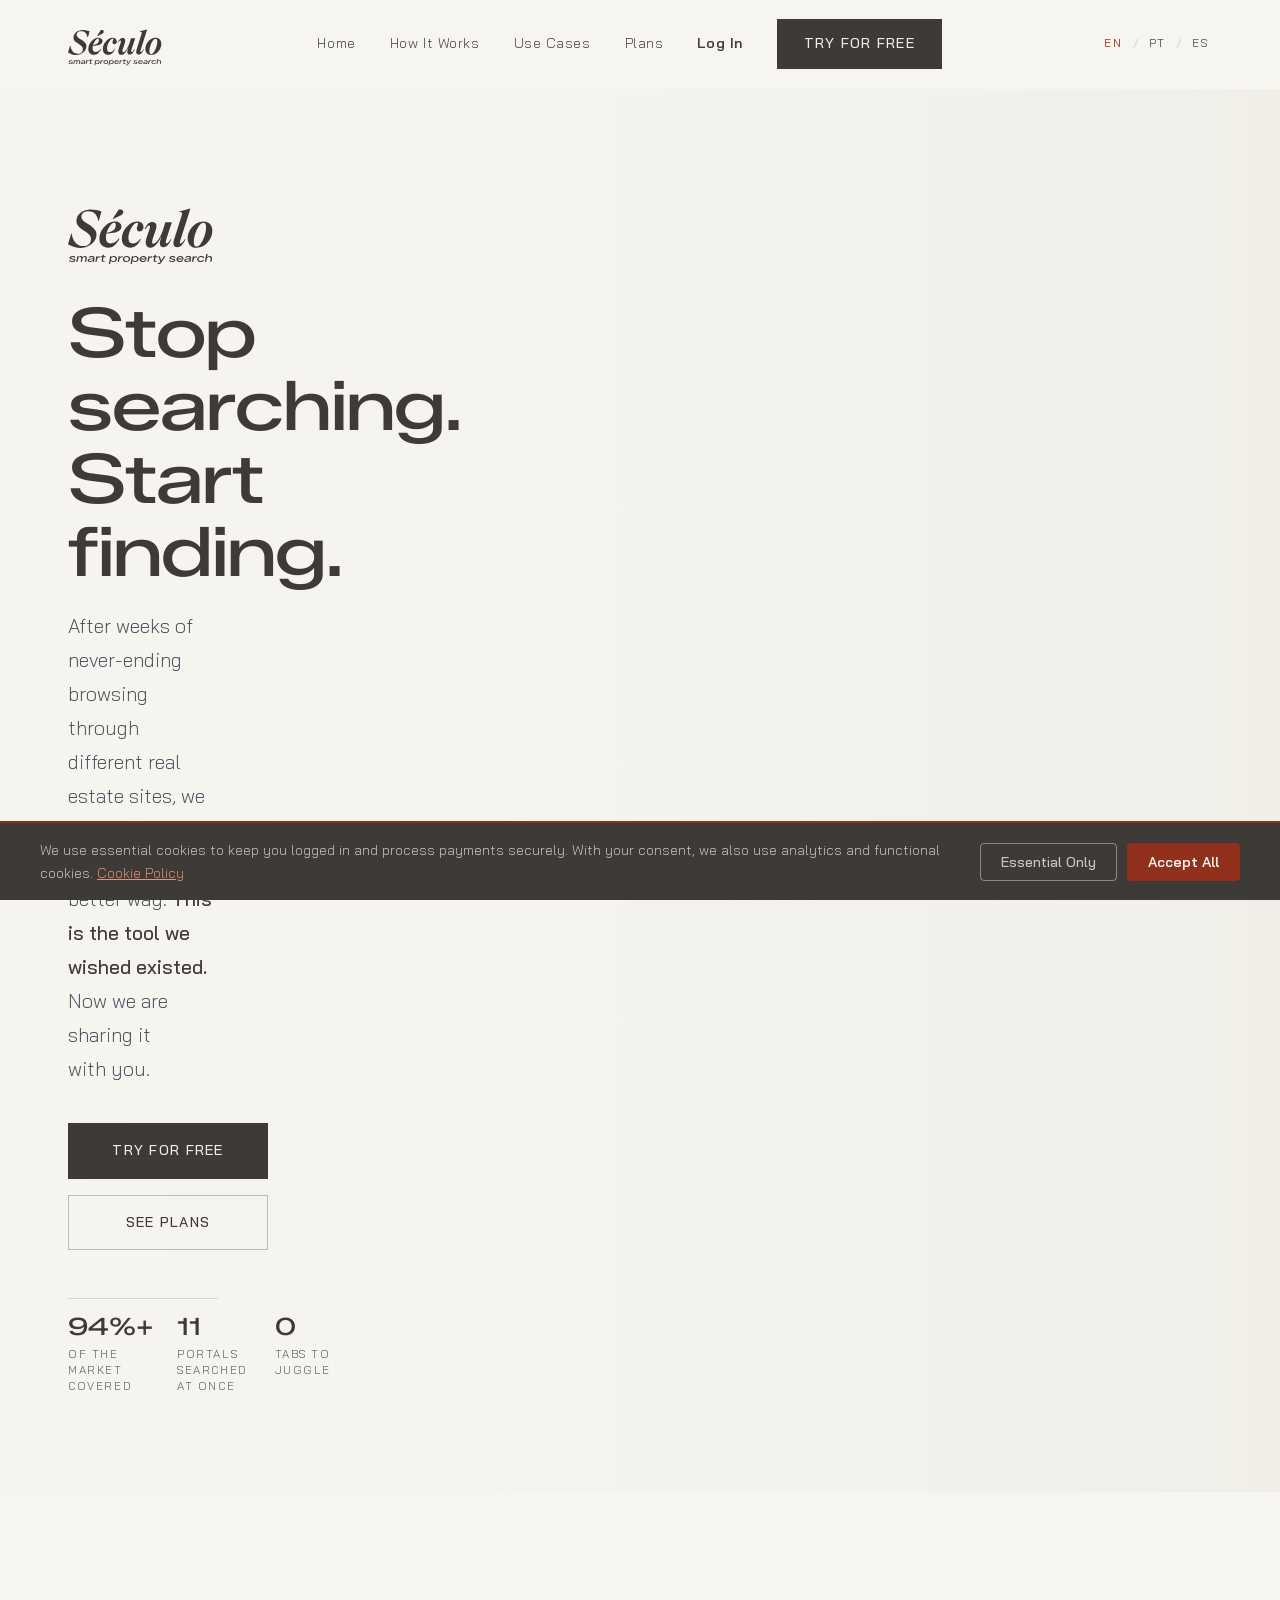
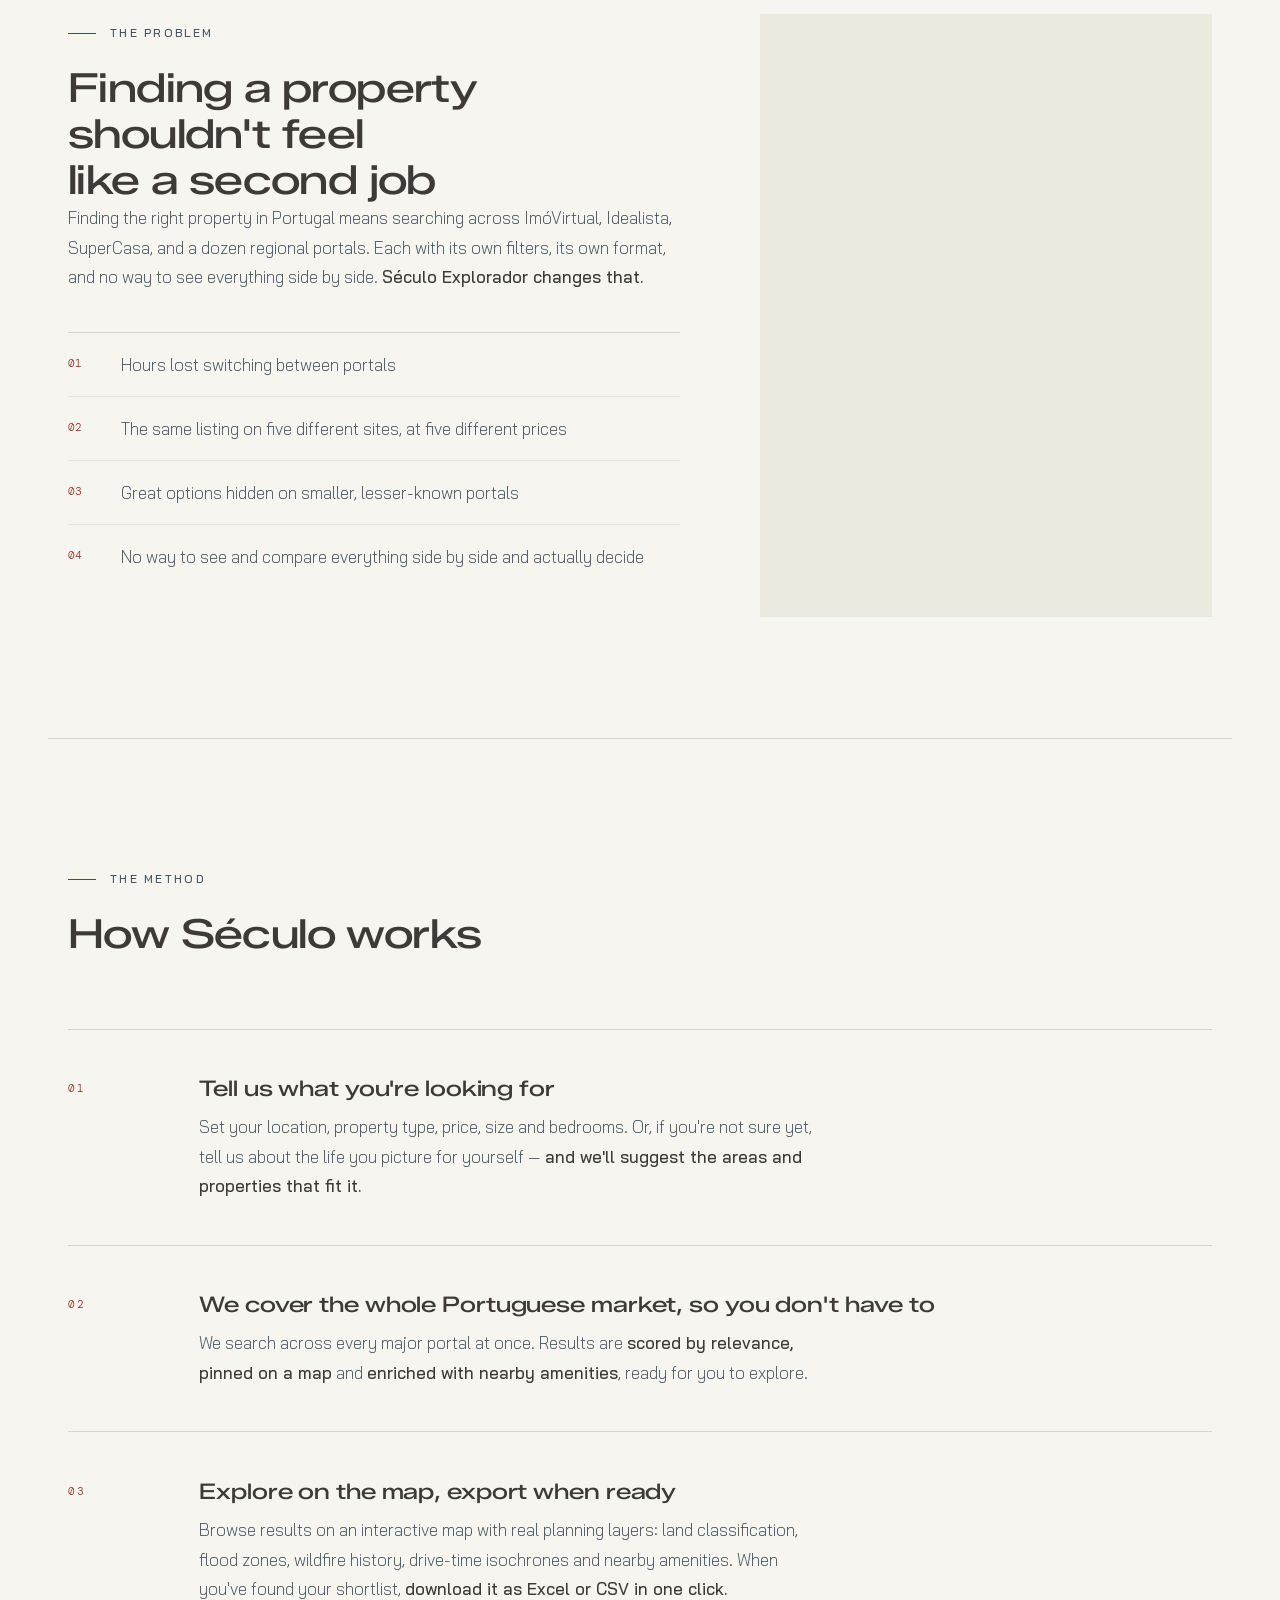
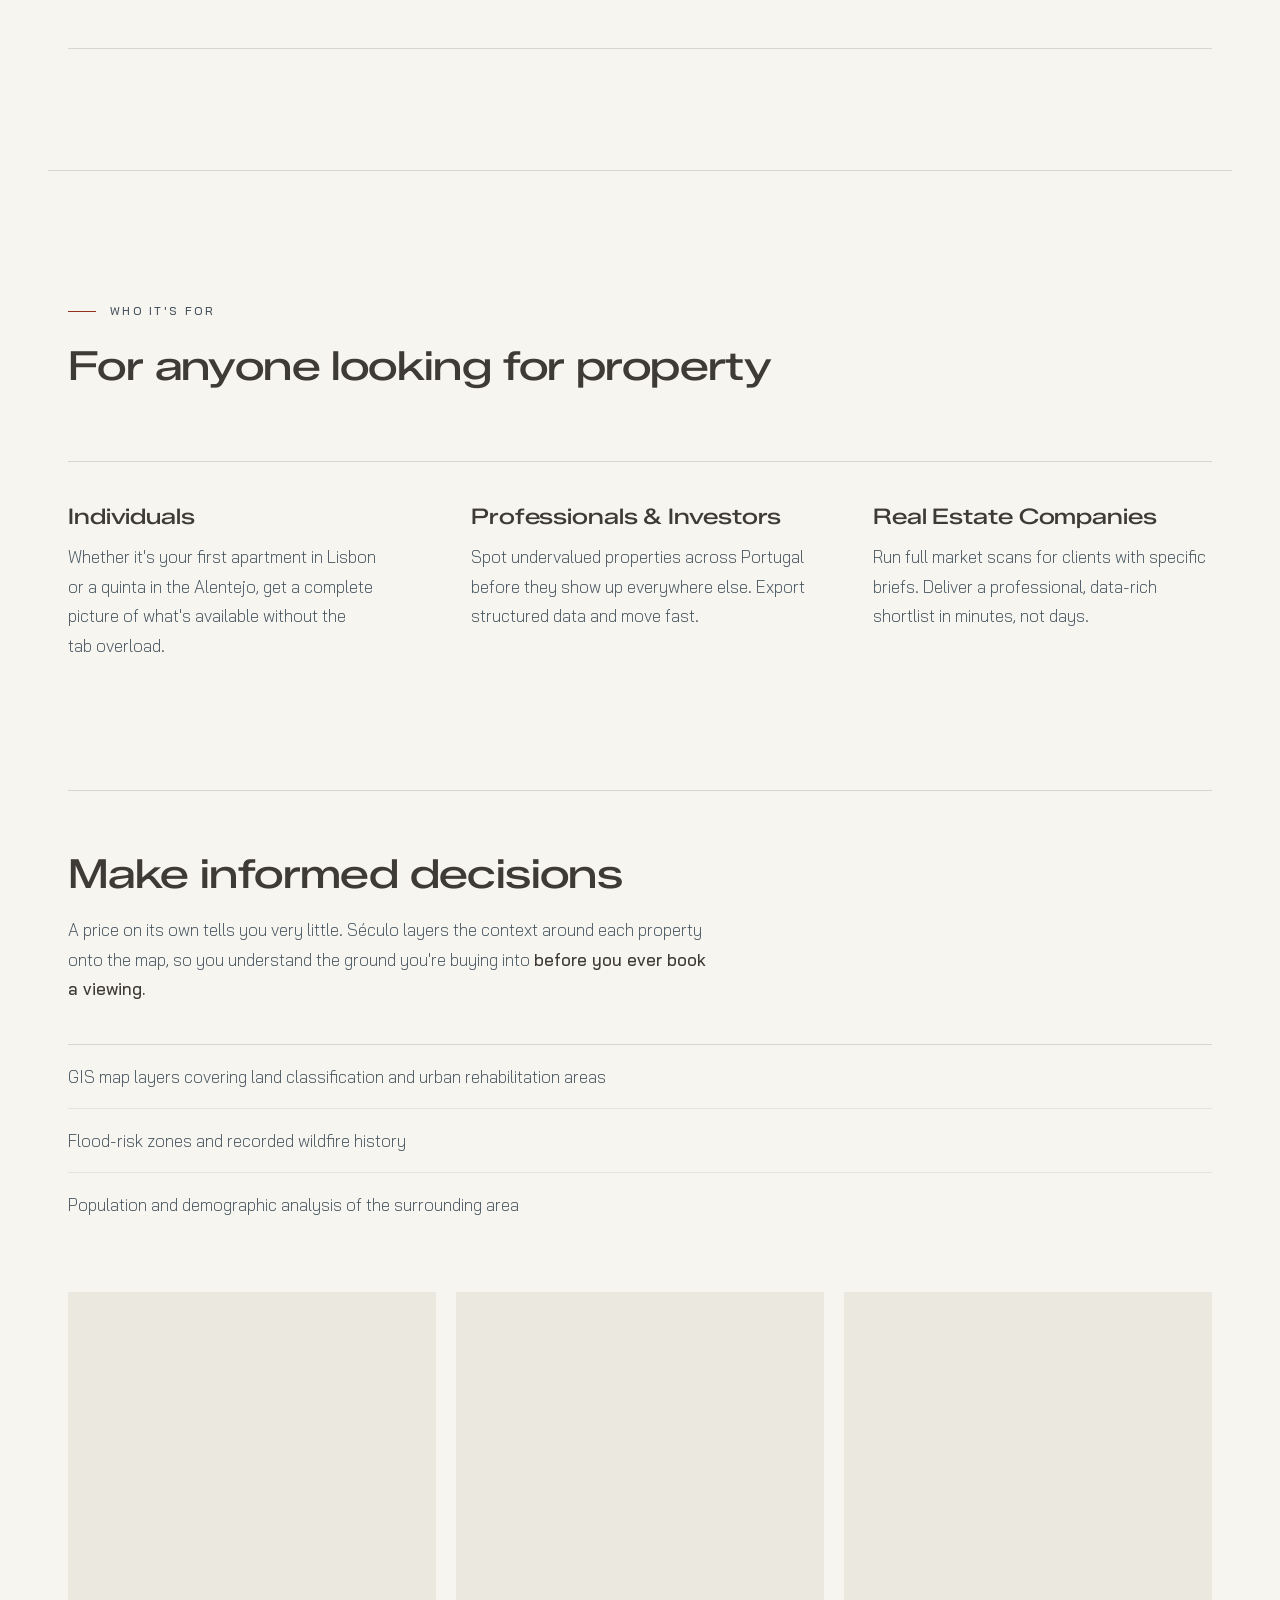
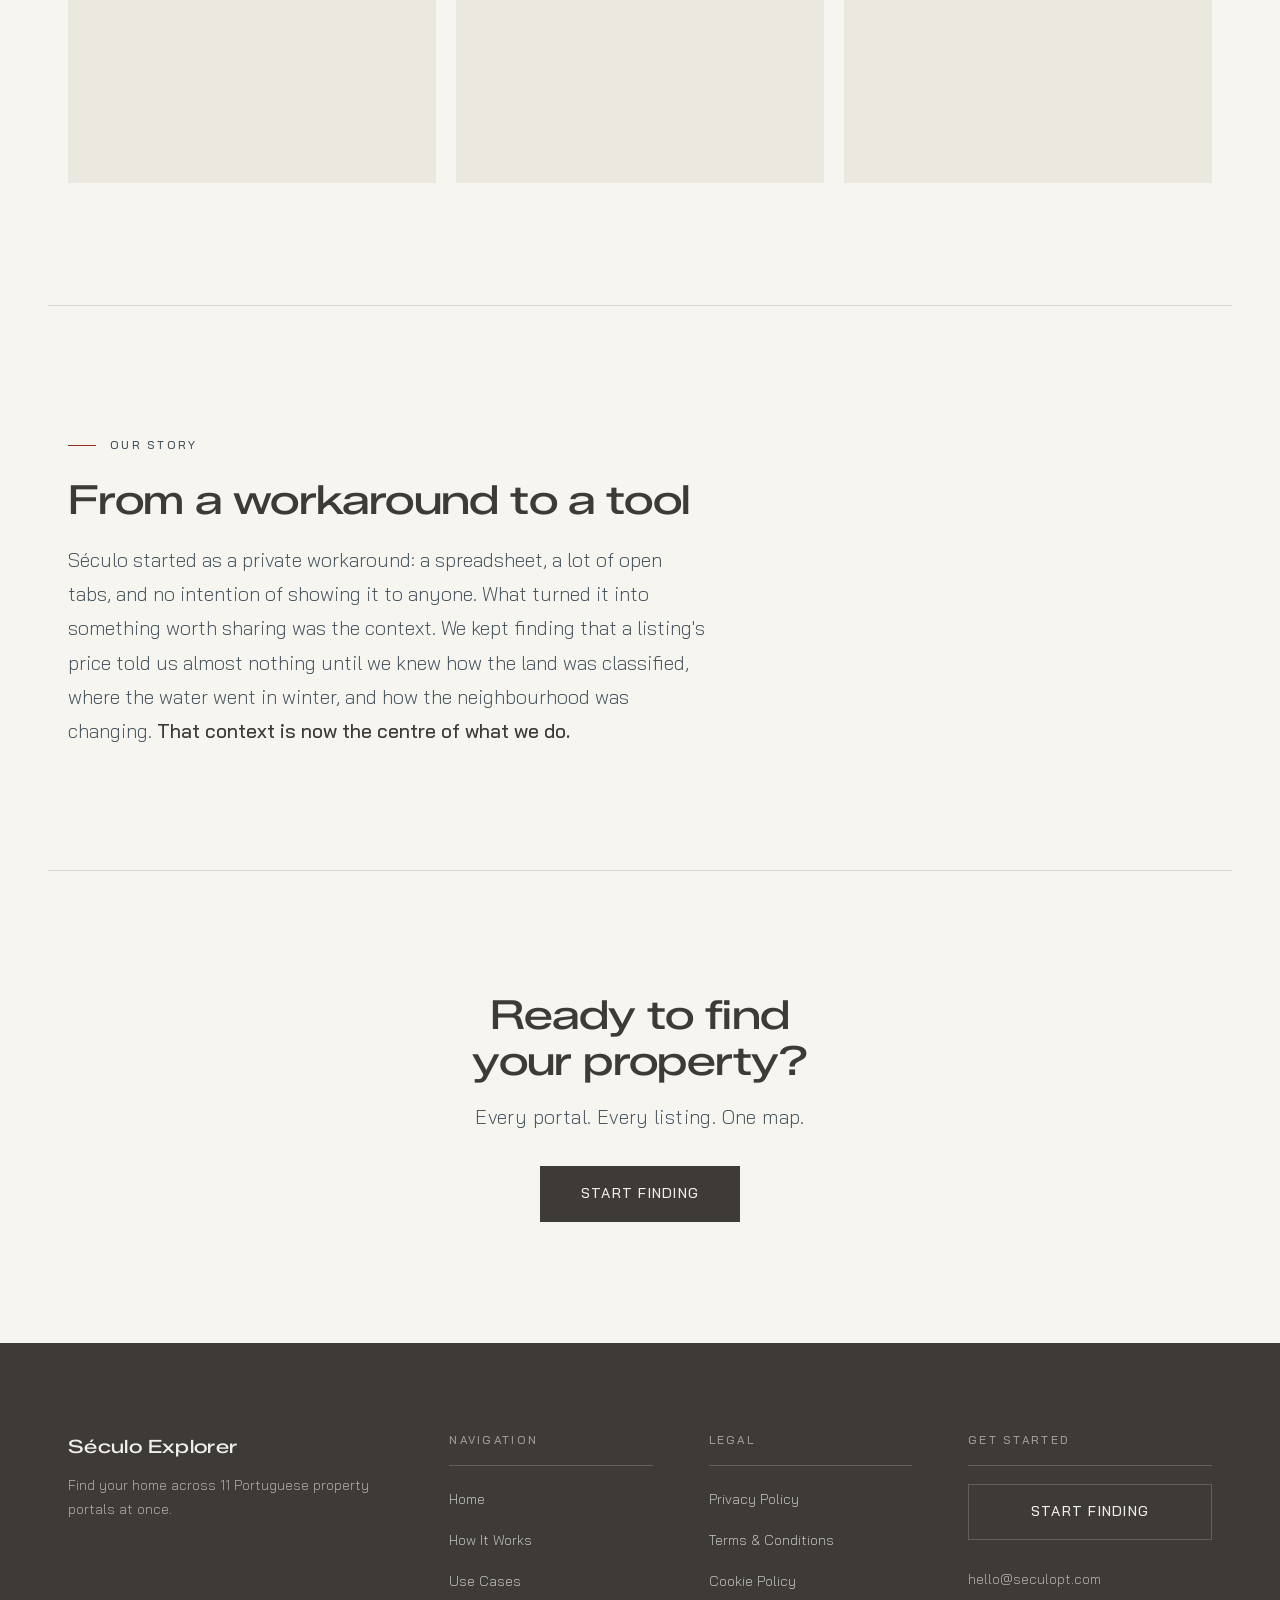
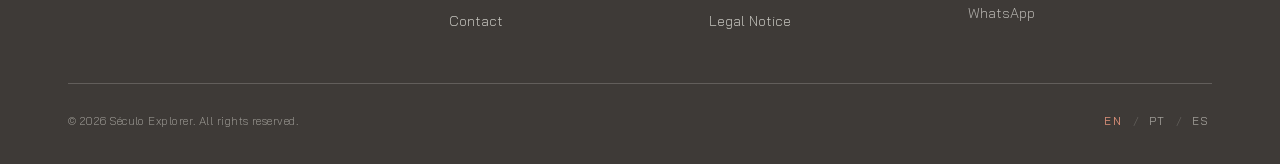
==== commit 3c961256: "chore(home): photos move to assets/images, hero set to the Mercedes shot Adopts the folder name alre" ====
--- a/index.html
+++ b/index.html
@@ -392,10 +392,10 @@
        PHOTO PICKER
        The only place you need to touch to change a photo.
        Swap the filename between the quotes, save, refresh.
-       Files live in  assets/home/
+       Files live in  assets/images/
        Set a slot to  none  to go back to the empty placeholder.
 
-       Currently in assets/home/ (all portrait, 2:3):
+       Currently in assets/images/ (all portrait, 2:3):
          kaboompics_an-old-mercedes-benz-parked-in-the-street-8262.jpg
          kaboompics_casa-do-alentejo-lisbon-portugal-8325.jpg
          kaboompics_cityscape-of-lisbon-portugal-8435.jpg
@@ -412,35 +412,35 @@
 
     /* Hero background, behind "Stop searching. Start finding." */
     .hero__bg {
-      --img: url('assets/home/kaboompics_cityscape-of-lisbon-portugal-8435.jpg');
+      --img: url('assets/images/kaboompics_an-old-mercedes-benz-parked-in-the-street-8262.jpg');
     }
 
     /* Tall image beside "Finding a property shouldn't feel like a second job" */
     .slot--problem {
-      --img: url('assets/home/kaboompics_colorful-wooden-door-in-the-facade-of-a-typical-portuguese-house-at-lisbon-portugal-8276.jpg');
+      --img: url('assets/images/kaboompics_colorful-wooden-door-in-the-facade-of-a-typical-portuguese-house-at-lisbon-portugal-8276.jpg');
     }
 
     /* How Século Works — these three appear under the cursor on hover,
        one per step. js/hover-media.js reads these same variables. */
     .slot--step1 {
-      --img: url('assets/home/kaboompics_interior-inspo-warm-minimalist-living-room-de-sede-ds-2011-leather-sofa-and-travertine-furniture-36458.jpg');
+      --img: url('assets/images/kaboompics_interior-inspo-warm-minimalist-living-room-de-sede-ds-2011-leather-sofa-and-travertine-furniture-36458.jpg');
     }
     .slot--step2 {
-      --img: url('assets/home/kaboompics_cityscape-of-lisbon-portugal-8435.jpg');
+      --img: url('assets/images/kaboompics_cityscape-of-lisbon-portugal-8435.jpg');
     }
     .slot--step3 {
-      --img: url('assets/home/kaboompics_casa-do-alentejo-lisbon-portugal-8325.jpg');
+      --img: url('assets/images/kaboompics_casa-do-alentejo-lisbon-portugal-8325.jpg');
     }
 
     /* Row of three under Make informed decisions */
     .slot--layers1 {
-      --img: url('assets/home/kaboompics_portuguese-azulejos-typical-glazed-ceramic-tiles-with-marble-8238.jpg');
+      --img: url('assets/images/kaboompics_portuguese-azulejos-typical-glazed-ceramic-tiles-with-marble-8238.jpg');
     }
     .slot--layers2 {
-      --img: url('assets/home/kaboompics_plants-of-portugal-8654.jpg');
+      --img: url('assets/images/kaboompics_plants-of-portugal-8654.jpg');
     }
     .slot--layers3 {
-      --img: url('assets/home/kaboompics_oranges-on-the-tree-8315.jpg');
+      --img: url('assets/images/kaboompics_oranges-on-the-tree-8315.jpg');
     }
 
     /* Paints whatever --img above points at. A filename that doesn't exist
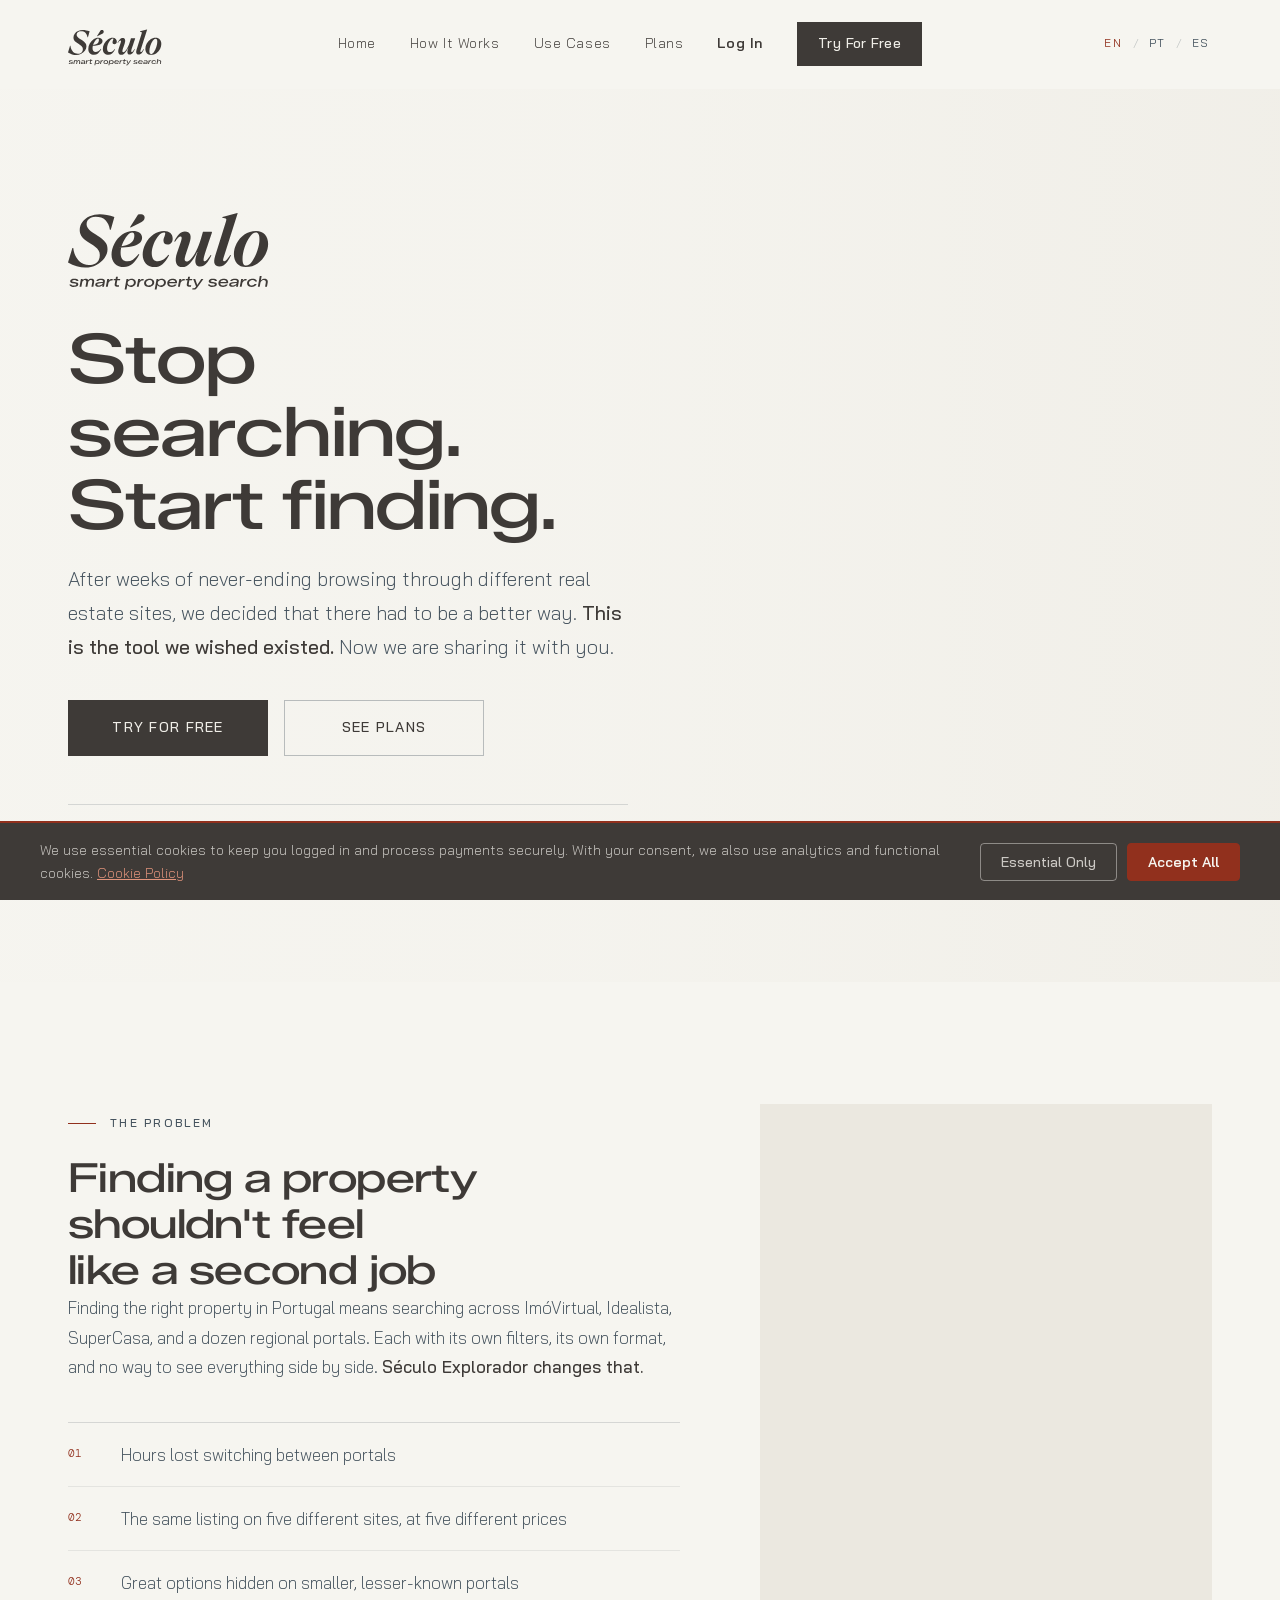
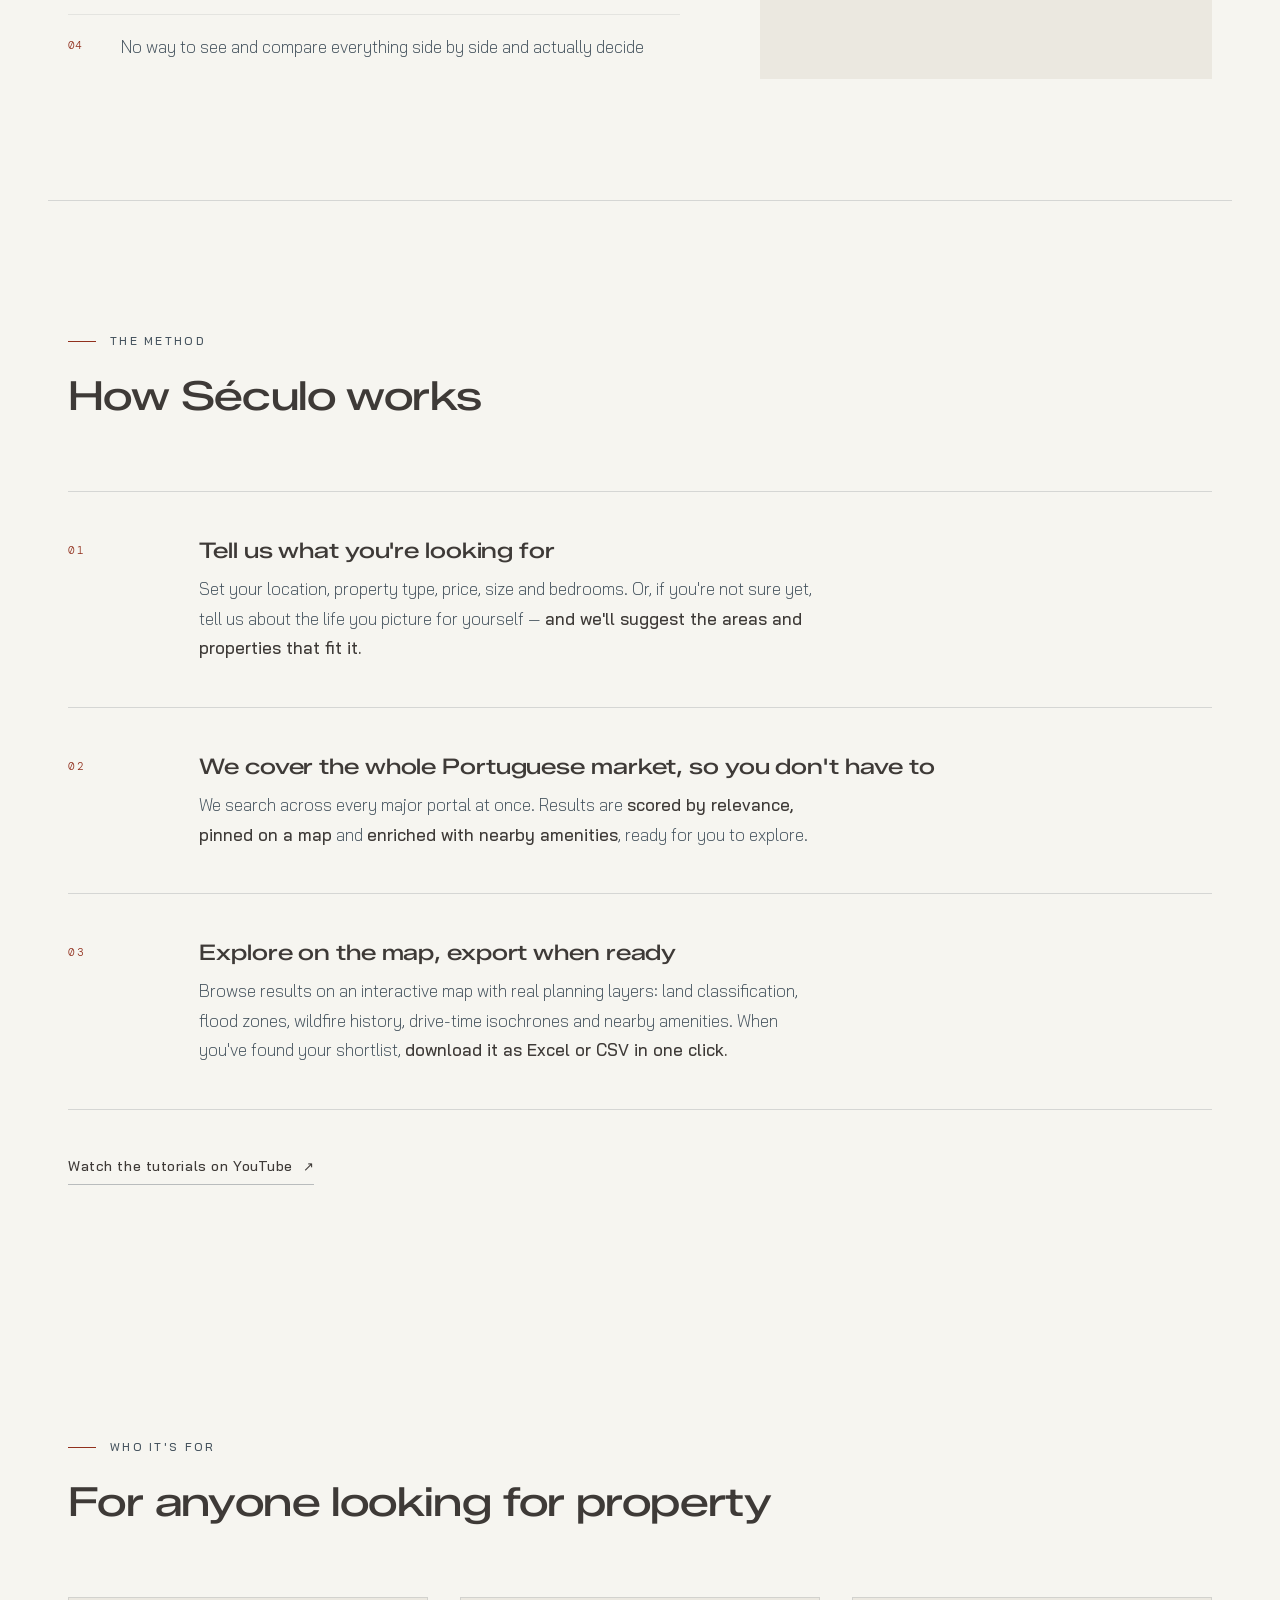
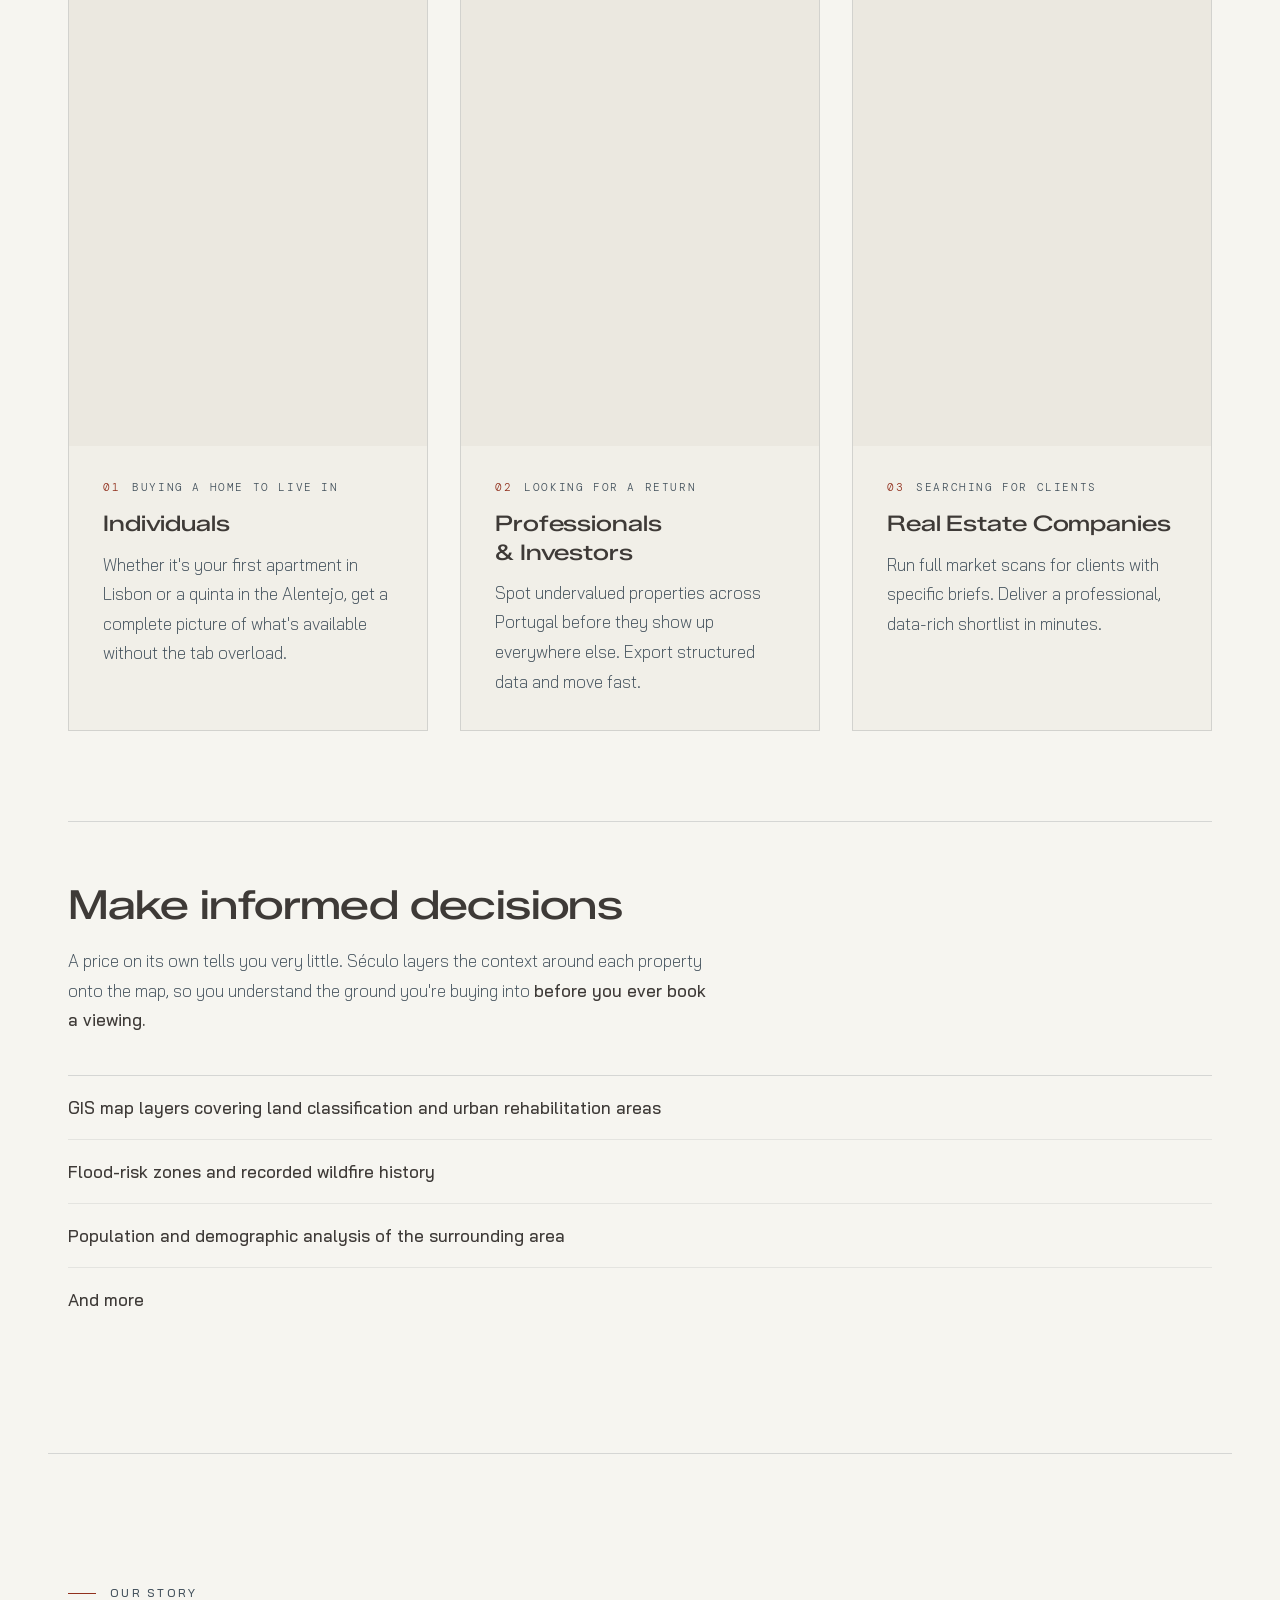
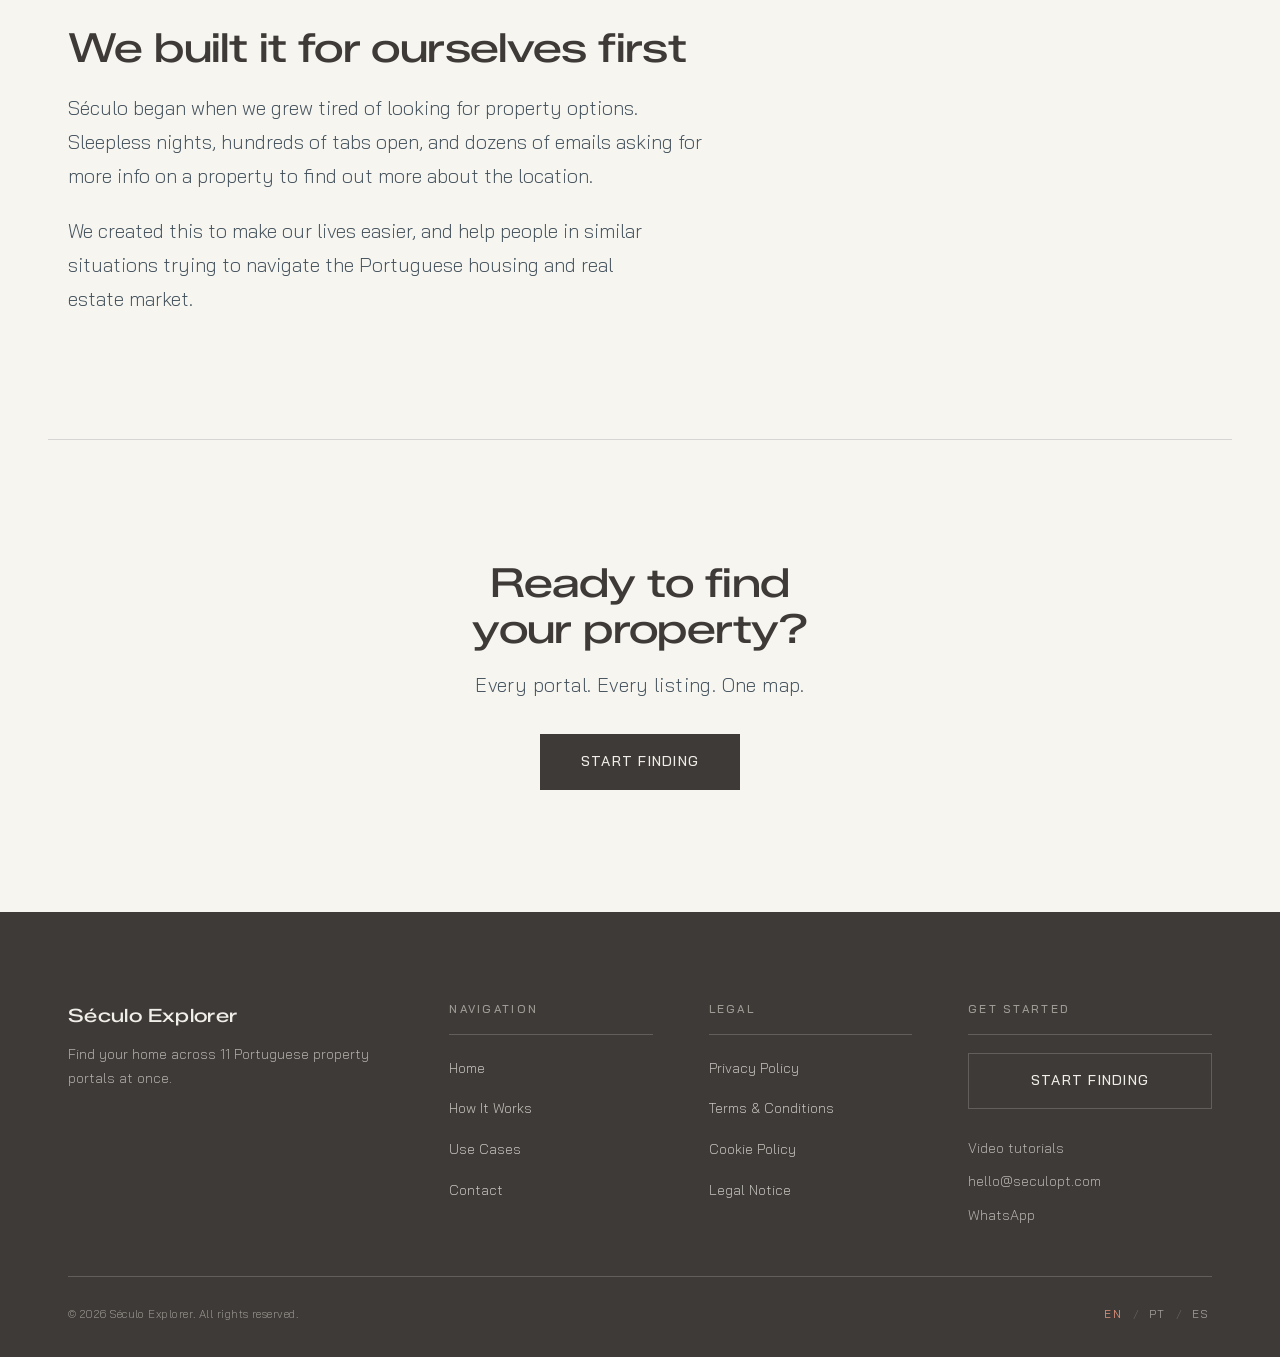
==== commit e926938c: "seculo front web UI redesign and brand update" ====
--- a/index.html
+++ b/index.html
@@ -57,7 +57,7 @@
         <li><a href="products.html" data-en="Plans" data-pt="Planos" data-es="Planes">Plans</a></li>
         <li><a href="login.html" class="nav-login" data-en="Log In" data-pt="Entrar" data-es="Entrar">Log In</a></li>
         <li>
-          <a href="https://seculo-api.vercel.app/?tier=free" class="btn btn-primary" data-en="Try for free" data-pt="Experimenta grátis" data-es="Pruébalo gratis">Try for free</a>
+          <a href="https://seculo-api.vercel.app/?tier=free" class="btn btn-primary" data-en="Try For Free" data-pt="Experimenta Grátis" data-es="Pruébalo Gratis">Try For Free</a>
         </li>
       </ul>
 
@@ -211,6 +211,15 @@
         </li>
       </ol>
 
+      <!-- The tutorials live on the YouTube channel. This is the section that
+           explains the product, so the one link to them belongs here. -->
+      <p class="steps-more animate-on-scroll">
+        <a href="https://www.youtube.com/@seculopt" target="_blank" rel="noopener"
+          data-en="Watch the tutorials on YouTube"
+          data-pt="Veja os tutoriais no YouTube"
+          data-es="Ve los tutoriales en YouTube">Watch the tutorials on YouTube</a>
+      </p>
+
       <!-- The photography for this section now appears on hover, following
            the cursor across the three steps. See js/hover-media.js. -->
     </div>
@@ -227,30 +236,53 @@
         <h2 data-en="For anyone looking for property" data-pt="Para qualquer pessoa à procura de propriedade" data-es="Para cualquiera que busque propiedad">For anyone looking for property</h2>
       </div>
 
+      <!-- One card per audience. The photo sits flush to the card edge and is
+           chosen in the PHOTO PICKER block at the foot of this file. -->
       <div class="use-cases-grid">
-        <div class="use-case-card animate-on-scroll">
-          <h3 data-en="Individuals" data-pt="Indivíduos" data-es="Particulares">Individuals</h3>
-          <p
-            data-en="Whether it's your first apartment in Lisbon or a quinta in the Alentejo, get a complete picture of what's available without the tab overload."
-            data-pt="Seja um apartamento em Lisboa ou uma quinta no Alentejo, tenha uma visão completa do que existe no mercado — sem o caos dos mil separadores abertos."
-            data-es="Ya sea tu primer apartamento en Lisboa o una quinta en el Alentejo, obtén una visión completa de lo disponible sin el caos de las pestañas abiertas.">Whether it's your first apartment in Lisbon or a quinta in the Alentejo, get a complete picture of what's available without the tab overload.</p>
-        </div>
-
-        <div class="use-case-card animate-on-scroll" style="--i: 1">
-          <h3 data-en="Professionals &amp; Investors" data-pt="Profissionais e Investidores" data-es="Profesionales e Inversores">Professionals &amp; Investors</h3>
-          <p
-            data-en="Spot undervalued properties across Portugal before they show up everywhere else. Export structured data and move fast."
-            data-pt="Identifique propriedades subavaliadas em toda a região portuguesa antes de aparecerem em outros lugares. Exporte dados estruturados e avance rapidamente."
-            data-es="Identifica propiedades infravaloradas en la región portuguesa antes de que aparezcan en todas partes. Exporta datos estructurados y actúa rápido.">Spot undervalued properties across Portugal before they show up everywhere else. Export structured data and move fast.</p>
-        </div>
-
-        <div class="use-case-card animate-on-scroll" style="--i: 2">
-          <h3 data-en="Real Estate Companies" data-pt="Agências de Imóveis" data-es="Empresas Inmobiliarias">Real Estate Companies</h3>
-          <p
-            data-en="Run full market scans for clients with specific briefs. Deliver a professional, data-rich shortlist in minutes, not days."
-            data-pt="Realize varreduras completas do mercado para clientes com briefs específicos. Entregue uma lista profissional e rica em dados em minutos, não em dias."
-            data-es="Realiza análisis completos del mercado para clientes con requisitos específicos. Entrega una lista profesional y rica en datos en minutos, no en días.">Run full market scans for clients with specific briefs. Deliver a professional, data-rich shortlist in minutes, not days.</p>
-        </div>
+        <article class="use-case-card animate-on-scroll">
+          <div class="media media--filled use-case-media slot--who1"></div>
+          <div class="use-case-body">
+            <p class="use-case-meta">
+              <span class="use-case-index">01</span>
+              <span class="use-case-kicker" data-en="Buying a home to live in" data-pt="Comprar casa para viver" data-es="Comprar una casa para vivir">Buying a home to live in</span>
+            </p>
+            <h3 data-en="Individuals" data-pt="Indivíduos" data-es="Particulares">Individuals</h3>
+            <p
+              data-en="Whether it's your first apartment in Lisbon or a quinta in the Alentejo, get a complete picture of what's available without the tab overload."
+              data-pt="Seja um apartamento em Lisboa ou uma quinta no Alentejo, tenha uma visão completa do que existe no mercado — sem o caos dos mil separadores abertos."
+              data-es="Ya sea tu primer apartamento en Lisboa o una quinta en el Alentejo, obtén una visión completa de lo disponible sin el caos de las pestañas abiertas.">Whether it's your first apartment in Lisbon or a quinta in the Alentejo, get a complete picture of what's available without the tab overload.</p>
+          </div>
+        </article>
+
+        <article class="use-case-card animate-on-scroll" style="--i: 1">
+          <div class="media media--filled use-case-media slot--who2"></div>
+          <div class="use-case-body">
+            <p class="use-case-meta">
+              <span class="use-case-index">02</span>
+              <span class="use-case-kicker" data-en="Looking for a return" data-pt="À procura de rentabilidade" data-es="Buscando rentabilidad">Looking for a return</span>
+            </p>
+            <h3 data-en="Professionals &amp; Investors" data-pt="Profissionais e Investidores" data-es="Profesionales e Inversores">Professionals &amp; Investors</h3>
+            <p
+              data-en="Spot undervalued properties across Portugal before they show up everywhere else. Export structured data and move fast."
+              data-pt="Identifique propriedades subavaliadas em toda a região portuguesa antes de aparecerem em outros lugares. Exporte dados estruturados e avance rapidamente."
+              data-es="Identifica propiedades infravaloradas en la región portuguesa antes de que aparezcan en todas partes. Exporta datos estructurados y actúa rápido.">Spot undervalued properties across Portugal before they show up everywhere else. Export structured data and move fast.</p>
+          </div>
+        </article>
+
+        <article class="use-case-card animate-on-scroll" style="--i: 2">
+          <div class="media media--filled use-case-media slot--who3"></div>
+          <div class="use-case-body">
+            <p class="use-case-meta">
+              <span class="use-case-index">03</span>
+              <span class="use-case-kicker" data-en="Searching for clients" data-pt="A procurar para clientes" data-es="Buscando para clientes">Searching for clients</span>
+            </p>
+            <h3 data-en="Real Estate Companies" data-pt="Agências de Imóveis" data-es="Empresas Inmobiliarias">Real Estate Companies</h3>
+            <p
+              data-en="Run full market scans for clients with specific briefs. Deliver a professional, data-rich shortlist in minutes."
+              data-pt="Realize varreduras completas do mercado para clientes com briefs específicos. Entregue uma lista profissional e rica em dados em minutos."
+              data-es="Realiza análisis completos del mercado para clientes con requisitos específicos. Entrega una lista profesional y rica en datos en minutos.">Run full market scans for clients with specific briefs. Deliver a professional, data-rich shortlist in minutes.</p>
+          </div>
+        </article>
       </div>
 
       <!-- Second block: what the data lets you know, rather than who it is for -->
@@ -265,15 +297,8 @@
           <li><span data-en="GIS map layers covering land classification and urban rehabilitation areas" data-pt="Camadas SIG com classificação do solo e áreas de reabilitação urbana" data-es="Capas SIG con clasificación del suelo y áreas de rehabilitación urbana">GIS map layers covering land classification and urban rehabilitation areas</span></li>
           <li><span data-en="Flood-risk zones and recorded wildfire history" data-pt="Zonas de risco de inundação e histórico de incêndios registados" data-es="Zonas de riesgo de inundación e historial de incendios registrados">Flood-risk zones and recorded wildfire history</span></li>
           <li><span data-en="Population and demographic analysis of the surrounding area" data-pt="Análise populacional e demográfica da zona envolvente" data-es="Análisis poblacional y demográfico del entorno">Population and demographic analysis of the surrounding area</span></li>
+          <li><span data-en="And more" data-pt="E mais" data-es="Y más">And more</span></li>
         </ul>
-
-        <!-- Three portrait slots rather than one wide band — the source
-             photography is all 2:3, which a 16:9 crop mangles. -->
-        <div class="photo-row informed-media">
-          <div class="media media--tall media--filled slot--layers1"></div>
-          <div class="media media--tall media--filled slot--layers2"></div>
-          <div class="media media--tall media--filled slot--layers3"></div>
-        </div>
       </div>
     </div>
   </section>
@@ -286,11 +311,15 @@
     <div class="container">
       <div class="origin-content animate-on-scroll measure">
         <span class="section-label" data-en="Our Story" data-pt="A Nossa História" data-es="Nuestra Historia">Our Story</span>
-        <h2 data-en="From a workaround to a tool" data-pt="De um improviso a uma ferramenta" data-es="De un apaño a una herramienta">From a workaround to a tool</h2>
+        <h2 data-en="We built it for ourselves first" data-pt="Construímos isto primeiro para nós" data-es="Lo construimos primero para nosotros">We built it for ourselves first</h2>
         <p class="origin-body"
-          data-en="Século started as a private workaround: a spreadsheet, a lot of open tabs, and no intention of showing it to anyone. What turned it into something worth sharing was the context. We kept finding that a listing's price told us almost nothing until we knew how the land was classified, where the water went in winter, and how the neighbourhood was changing. <strong>That context is now the centre of what we do.</strong>"
-          data-pt="O Século começou como um improviso privado: uma folha de cálculo, muitos separadores abertos e nenhuma intenção de o mostrar a alguém. O que o transformou em algo que valia a pena partilhar foi o contexto. Percebemos que o preço de um anúncio pouco nos dizia enquanto não soubéssemos como estava classificado o solo, por onde corria a água no inverno e como a zona estava a mudar. <strong>Esse contexto é hoje o centro do que fazemos.</strong>"
-          data-es="Século empezó como un apaño privado: una hoja de cálculo, muchas pestañas abiertas y ninguna intención de enseñárselo a nadie. Lo que lo convirtió en algo que merecía la pena compartir fue el contexto. Descubrimos que el precio de un anuncio decía muy poco hasta saber cómo estaba clasificado el suelo, por dónde iba el agua en invierno y cómo estaba cambiando el barrio. <strong>Ese contexto es hoy el centro de lo que hacemos.</strong>">Século started as a private workaround: a spreadsheet, a lot of open tabs, and no intention of showing it to anyone. What turned it into something worth sharing was the context. We kept finding that a listing's price told us almost nothing until we knew how the land was classified, where the water went in winter, and how the neighbourhood was changing. <strong>That context is now the centre of what we do.</strong></p>
+          data-en="Século began when we grew tired of looking for property options. Sleepless nights, hundreds of tabs open, and dozens of emails asking for more info on a property to find out more about the location."
+          data-pt="O Século nasceu quando nos cansámos de procurar imóveis. Noites sem dormir, centenas de separadores abertos e dezenas de emails a pedir mais informação sobre um imóvel para saber mais sobre a localização."
+          data-es="Século nació cuando nos cansamos de buscar propiedades. Noches sin dormir, cientos de pestañas abiertas y docenas de correos pidiendo más información sobre una propiedad para saber más sobre la ubicación.">Século began when we grew tired of looking for property options. Sleepless nights, hundreds of tabs open, and dozens of emails asking for more info on a property to find out more about the location.</p>
+        <p class="origin-body"
+          data-en="We created this to make our lives easier, and help people in similar situations trying to navigate the Portuguese housing and real estate market."
+          data-pt="Criámos isto para nos facilitar a vida e para ajudar quem está numa situação parecida, a tentar navegar o mercado habitacional e imobiliário português."
+          data-es="Lo creamos para hacernos la vida más fácil y para ayudar a quienes están en una situación parecida, intentando navegar el mercado de la vivienda y el inmobiliario portugués.">We created this to make our lives easier, and help people in similar situations trying to navigate the Portuguese housing and real estate market.</p>
       </div>
     </div>
   </section>
@@ -351,6 +380,7 @@
         <div class="footer-nav-col">
           <p class="footer-heading" data-en="Get Started" data-pt="Começar" data-es="Empezar">Get Started</p>
           <a href="products.html" class="btn btn-outline" data-en="Start finding" data-pt="Começar a Encontrar" data-es="Empezar a Encontrar">Start finding</a>
+          <a href="https://www.youtube.com/@seculopt" class="footer-tutorials" target="_blank" rel="noopener" data-en="Video tutorials" data-pt="Tutoriais em vídeo" data-es="Tutoriales en vídeo">Video tutorials</a>
           <a href="mailto:hello@seculopt.com" class="footer-email">hello@seculopt.com</a>
           <a href="https://wa.me/351912102647" class="footer-whatsapp" target="_blank" rel="noopener">WhatsApp</a>
         </div>
@@ -412,12 +442,12 @@
 
     /* Hero background, behind "Stop searching. Start finding." */
     .hero__bg {
-      --img: url('assets/images/kaboompics_an-old-mercedes-benz-parked-in-the-street-8262.jpg');
+      --img: url('assets/images/kaboompics_coffee-table-book-and-craspedia-flower-styled-on-dark-wood-43428.jpg');
     }
 
     /* Tall image beside "Finding a property shouldn't feel like a second job" */
     .slot--problem {
-      --img: url('assets/images/kaboompics_colorful-wooden-door-in-the-facade-of-a-typical-portuguese-house-at-lisbon-portugal-8276.jpg');
+      --img: url('assets/images/kaboompics_uncommon-black-console-with-travertine-and-wood-veneer-decor-37100.jpg');
     }
 
     /* How Século Works — these three appear under the cursor on hover,
@@ -429,18 +459,18 @@
       --img: url('assets/images/kaboompics_cityscape-of-lisbon-portugal-8435.jpg');
     }
     .slot--step3 {
-      --img: url('assets/images/kaboompics_casa-do-alentejo-lisbon-portugal-8325.jpg');
-    }
-
-    /* Row of three under Make informed decisions */
-    .slot--layers1 {
-      --img: url('assets/images/kaboompics_portuguese-azulejos-typical-glazed-ceramic-tiles-with-marble-8238.jpg');
-    }
-    .slot--layers2 {
-      --img: url('assets/images/kaboompics_plants-of-portugal-8654.jpg');
-    }
-    .slot--layers3 {
-      --img: url('assets/images/kaboompics_oranges-on-the-tree-8315.jpg');
+      --img: url('assets/images/kaboompics_motion-blur-flash-photography-of-woman-typing-on-laptop-39777.jpg');
+    }
+
+    /* Who It's For — one photo per card, top to bottom */
+    .slot--who1 {
+      --img: url('assets/images/kaboompics_woman-starting-the-day-with-a-green-smoothie-39263.jpg');
+    }
+    .slot--who2 {
+      --img: url('assets/images/kaboompics_remote-work-and-home-office-with-laptop-phone-and-camera-38983.jpg');
+    }
+    .slot--who3 {
+      --img: url('assets/images/kaboompics_office-desk-flat-lay-with-retro-phone-notebook-and-glass-of-water-41953.jpg');
     }
 
     /* Paints whatever --img above points at. A filename that doesn't exist
@@ -488,9 +518,9 @@
       inset: 0;
       background: linear-gradient(
         to top,
-        rgba(246, 245, 240, 0.97) 0%,
-        rgba(246, 245, 240, 0.88) 45%,
-        rgba(246, 245, 240, 0.72) 100%
+        rgb(246, 245, 240) 0%,
+        rgba(246, 245, 240, 0.321) 45%,
+        rgba(246, 245, 240, 0.823) 100%
       );
     }
 
@@ -503,8 +533,13 @@
       padding: 0 var(--gutter) clamp(56px, 9vh, 104px);
     }
 
+    /* One measure for the whole hero column. Everything inside — heading,
+       copy, the two buttons and the rule above the stats — starts and ends
+       on the same two edges. The previous 22ch was resolved at body size, so
+       the column was narrower than the buttons and the stats sitting in it,
+       which is what left the rule short of the content beside it. */
     .hero-content {
-      max-width: 22ch;
+      max-width: 48ch;
     }
 
     /* The logo now opens the hero in place of the old eyebrow line. */
@@ -522,10 +557,11 @@
       margin-bottom: 20px;
     }
 
+    /* No measure of its own — the column already sets one, and a second
+       narrower cap here would pull the copy in off the rule below it. */
     .hero-sub {
       font-size: var(--t-lead);
       color: var(--color-mid);
-      max-width: 46ch;
       margin-bottom: 36px;
     }
 
@@ -610,8 +646,7 @@
       gap: 0;
     }
 
-    /* Same reasoning as the use-case cards: the rule below the final row
-       closes nothing, it just dangles. */
+    /* The rule below the final row closes nothing, it just dangles. */
     .ruled-list li:last-child {
       border-bottom: none;
     }
@@ -646,6 +681,40 @@
 
     .step-body p {
       max-width: 62ch;
+    }
+
+    /* ── Link out to the tutorials ──
+       A drawn underline rather than a button: it leaves the site, so it should
+       not compete with the two real calls to action on the page. */
+    .steps-more {
+      margin-top: clamp(26px, 3.5vw, 40px);
+    }
+
+    .steps-more a {
+      display: inline-flex;
+      align-items: center;
+      gap: 10px;
+      font-size: var(--t-small);
+      font-weight: 500;
+      letter-spacing: 0.04em;
+      color: var(--color-primary);
+      padding-bottom: 5px;
+      border-bottom: 1px solid var(--rule-strong);
+      transition: color var(--transition), border-color var(--transition);
+    }
+
+    /* Marks the link as leaving the site. Set in CSS, not in the markup, so
+       the language switch cannot overwrite it. */
+    .steps-more a::after {
+      content: '\2197';
+      font-size: 0.95em;
+      line-height: 1;
+    }
+
+    .steps-more a:hover,
+    .steps-more a:focus-visible {
+      color: var(--color-accent);
+      border-bottom-color: var(--color-accent);
     }
 
     /* ── Cursor-following photo (How Século Works) ──
@@ -657,7 +726,7 @@
       position: fixed;
       top: 0;
       left: 0;
-      width: clamp(180px, 17vw, 260px);
+      width: clamp(148px, 13.5vw, 208px);
       aspect-ratio: 2 / 3;
       background-color: var(--color-sunken);
       background-size: cover;
@@ -686,14 +755,16 @@
       opacity: 1;
     }
 
-    /* ── Photo row ── */
-    .photo-row {
-      display: grid;
-      grid-template-columns: 1fr;
-      gap: clamp(12px, 2vw, 20px);
-    }
-
-    /* ── Use Cases ── */
+    /* Step 03 closes the list with its own rule, so the divider this section
+       would otherwise draw at its top reads as a second line under it. */
+    .section + .use-cases-section::before {
+      content: none;
+    }
+
+    /* ── Use Cases ──
+       Cards, one per audience. Still squared and hairline-drawn rather than
+       shadowed — the box is the only concession, so the photography has an
+       edge to sit against. */
     .use-cases-header {
       margin-bottom: clamp(40px, 6vw, 72px);
     }
@@ -701,20 +772,52 @@
     .use-cases-grid {
       display: grid;
       grid-template-columns: 1fr;
-      gap: 0;
-      border-top: 1px solid var(--rule);
+      gap: clamp(20px, 3vw, 32px);
     }
 
     .use-case-card {
-      padding: clamp(28px, 4vw, 40px) 0;
-      border-bottom: 1px solid var(--rule);
-    }
-
-    /* Stacked on a phone the rules separate one card from the next, so the
-       one after the final card is doing nothing. */
-    .use-case-card:last-child {
-      border-bottom: none;
-    }
+      display: flex;
+      flex-direction: column;
+      background: var(--color-raised);
+      border: 1px solid var(--rule);
+      /* Keeps the photo inside the hairline while it scales on hover. */
+      overflow: hidden;
+    }
+
+    /* Landscape on a phone, where the card is full width; taller once the
+       cards sit side by side, which suits the 2:3 source photography. */
+    .use-case-media {
+      aspect-ratio: 4 / 3;
+      transition: transform 0.7s var(--ease-out), filter var(--transition);
+    }
+
+    .use-case-card:hover .use-case-media {
+      transform: scale(1.04);
+    }
+
+    .use-case-body {
+      /* Grows to fill the card, so cards in a row end level even when one
+         paragraph runs a line longer. */
+      flex: 1;
+      padding: clamp(22px, 2.8vw, 34px);
+    }
+
+    /* Index and kicker on one drawn line, in the same mono voice as the
+       step numbers above. */
+    .use-case-meta {
+      display: flex;
+      align-items: baseline;
+      gap: 12px;
+      font-family: var(--font-mono);
+      font-size: var(--t-label);
+      letter-spacing: 0.14em;
+      text-transform: uppercase;
+      line-height: 1.4;
+      margin-bottom: 14px;
+    }
+
+    .use-case-index { color: var(--color-accent); }
+    .use-case-kicker { color: var(--color-mid); }
 
     .use-case-card h3 {
       margin-bottom: 12px;
@@ -737,17 +840,24 @@
       margin-bottom: 18px;
     }
 
+    /* These four are the substance of the section, so they carry ink and
+       weight rather than sitting in the grey of a secondary list. */
+    .informed .ruled-list li {
+      font-weight: 500;
+      color: var(--color-primary);
+    }
+
     .informed p {
       margin-bottom: clamp(28px, 4vw, 40px);
-    }
-
-    .informed-media {
-      margin-top: clamp(36px, 5vw, 56px);
     }
 
     /* ── Origin ── */
     .origin-body {
       font-size: var(--t-lead);
+    }
+
+    .origin-body + .origin-body {
+      margin-top: 1.05em;
     }
 
     .origin-content h2 {
@@ -797,18 +907,10 @@
 
       .use-cases-grid {
         grid-template-columns: 1fr 1fr;
-        gap: 0 clamp(32px, 5vw, 64px);
-      }
-
-      /* Side by side, a rule under each card no longer separates anything —
-         it just leaves a broken line with gaps where the columns divide.
-         The rule above the grid already sets the block off. */
-      .use-case-card {
-        border-bottom: none;
-      }
-
-      .photo-row {
-        grid-template-columns: repeat(3, 1fr);
+      }
+
+      .use-case-media {
+        aspect-ratio: 4 / 5;
       }
     }
 
@@ -827,6 +929,12 @@
 
       .steps-list.is-hovering .step-item {
         opacity: 1;
+      }
+
+      .use-case-media,
+      .use-case-card:hover .use-case-media {
+        transition: none;
+        transform: none;
       }
     }
 
@@ -845,15 +953,25 @@
       }
 
       .hero-content {
-        max-width: 17ch;
-      }
-
-      .hero-sub {
-        max-width: 48ch;
+        max-width: 52ch;
       }
 
       .problem-grid {
         grid-template-columns: 1.15fr 0.85fr;
+        /* The photo column is sized by the copy beside it rather than by its
+           own aspect ratio, so the two columns start and end level. */
+        align-items: stretch;
+      }
+
+      .problem-media {
+        height: 100%;
+      }
+
+      /* aspect-ratio has to go, or it would fight the full-height rule and
+         win — the crop is decided by the column height from here up. */
+      .problem-media .media {
+        height: 100%;
+        aspect-ratio: auto;
       }
 
       /* The step index sits in its own column, which is what gives the
@@ -874,7 +992,7 @@
 
     @media (min-width: 1100px) {
       .hero-content {
-        max-width: 15ch;
+        max-width: 56ch;
       }
     }
   </style>
--- a/css/style.css
+++ b/css/style.css
@@ -501,7 +501,8 @@
 }
 
 .footer-email,
-.footer-whatsapp {
+.footer-whatsapp,
+.footer-tutorials {
   font-size: var(--t-small);
   color: rgba(240, 238, 232, 0.7);
   display: block;
@@ -512,7 +513,9 @@
 .footer-email:hover,
 .footer-email:focus-visible,
 .footer-whatsapp:hover,
-.footer-whatsapp:focus-visible {
+.footer-whatsapp:focus-visible,
+.footer-tutorials:hover,
+.footer-tutorials:focus-visible {
   color: var(--color-accent-on-dark);
 }
 
--- a/css/nav.css
+++ b/css/nav.css
@@ -128,8 +128,15 @@
   color: var(--color-accent);
 }
 
+/* The button in the bar is a quieter thing than a button on the page: set in
+   the same size and case as the links beside it rather than shouting in caps
+   at full button scale. */
 .nav-links .btn {
   width: 100%;
+  font-size: var(--t-small);
+  font-weight: 500;
+  text-transform: none;
+  letter-spacing: 0.03em;
 }
 
 /* ── Language Toggle ── */
@@ -276,12 +283,13 @@
   }
 
   /* The nav button is the one exception to the shared minimum width — a
-     200px button in the bar would crowd the links. */
+     200px button in the bar would crowd the links. Sized off the 88px bar
+     so it sits inside it rather than filling it. */
   .nav-links .btn {
     width: auto;
     min-width: 0;
-    padding: 12px 26px;
-    min-height: 44px;
+    padding: 9px 20px;
+    min-height: 36px;
   }
 
   .lang-toggle {
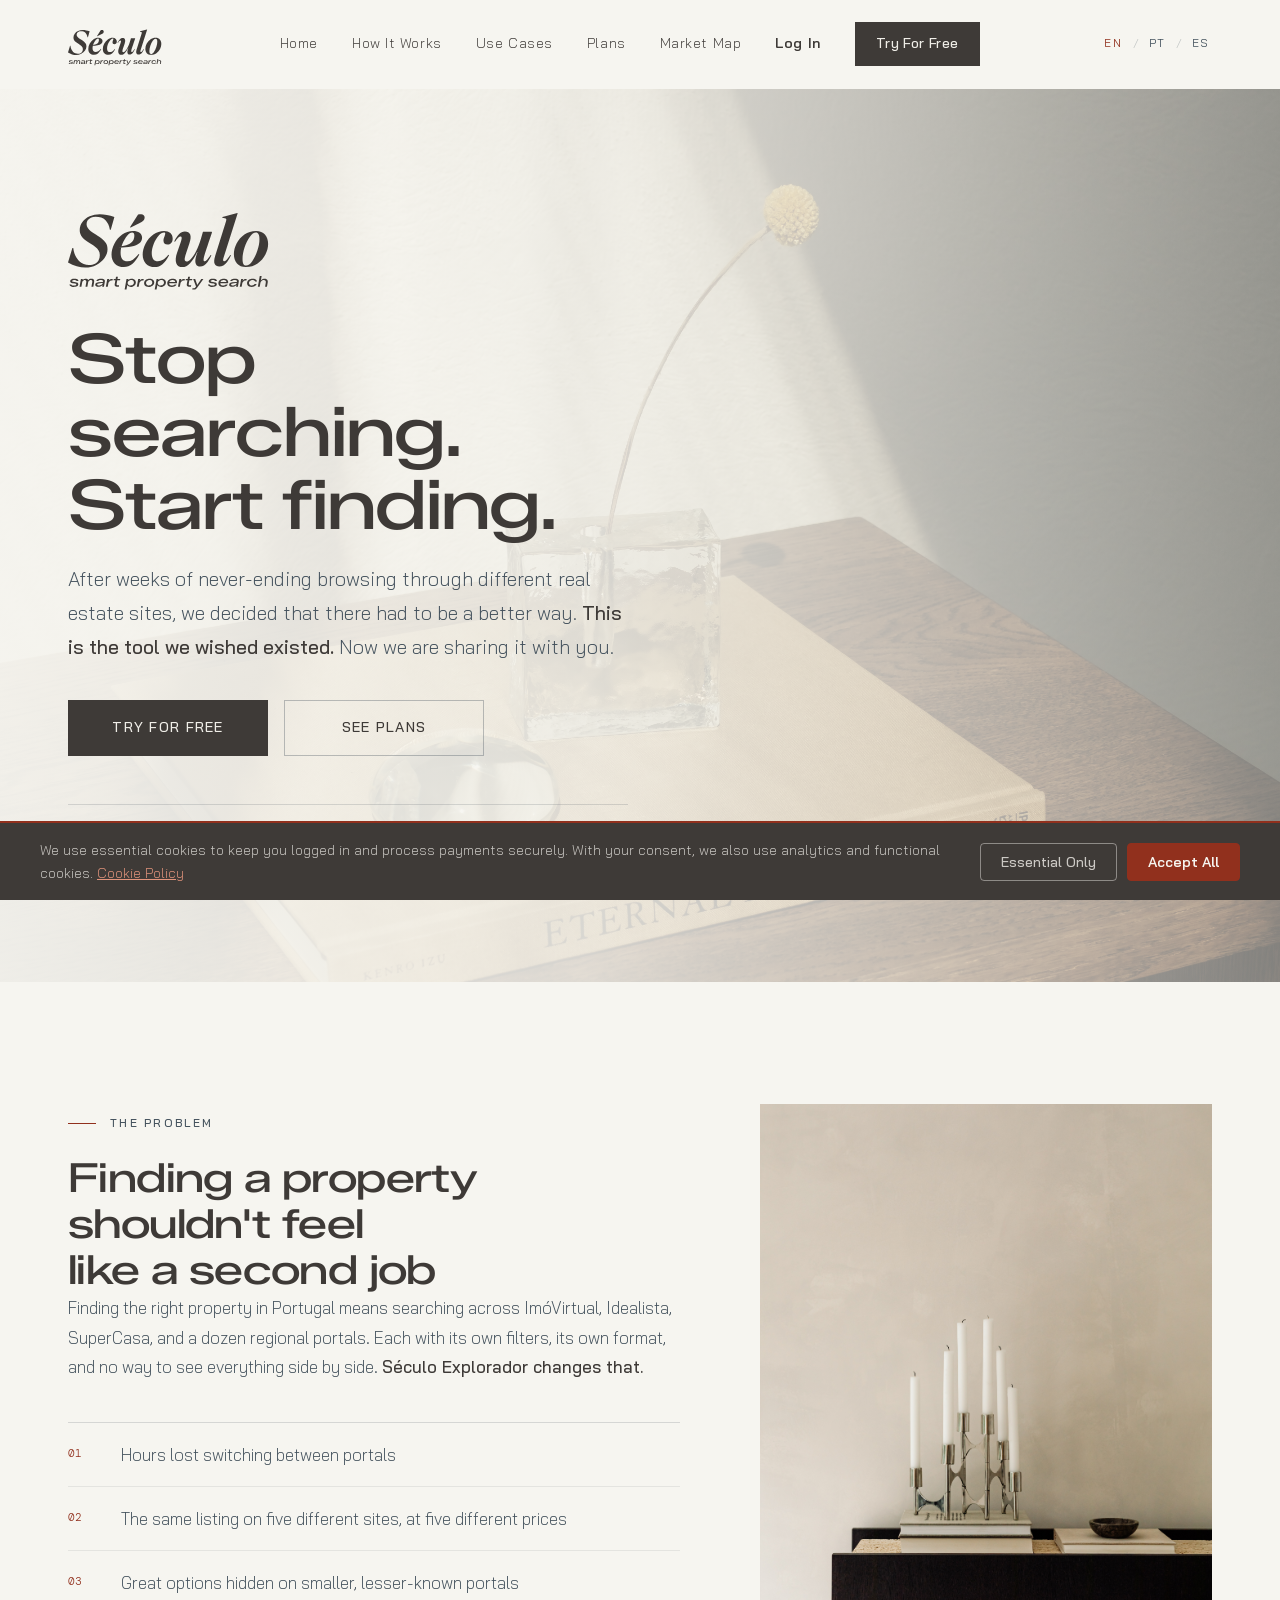
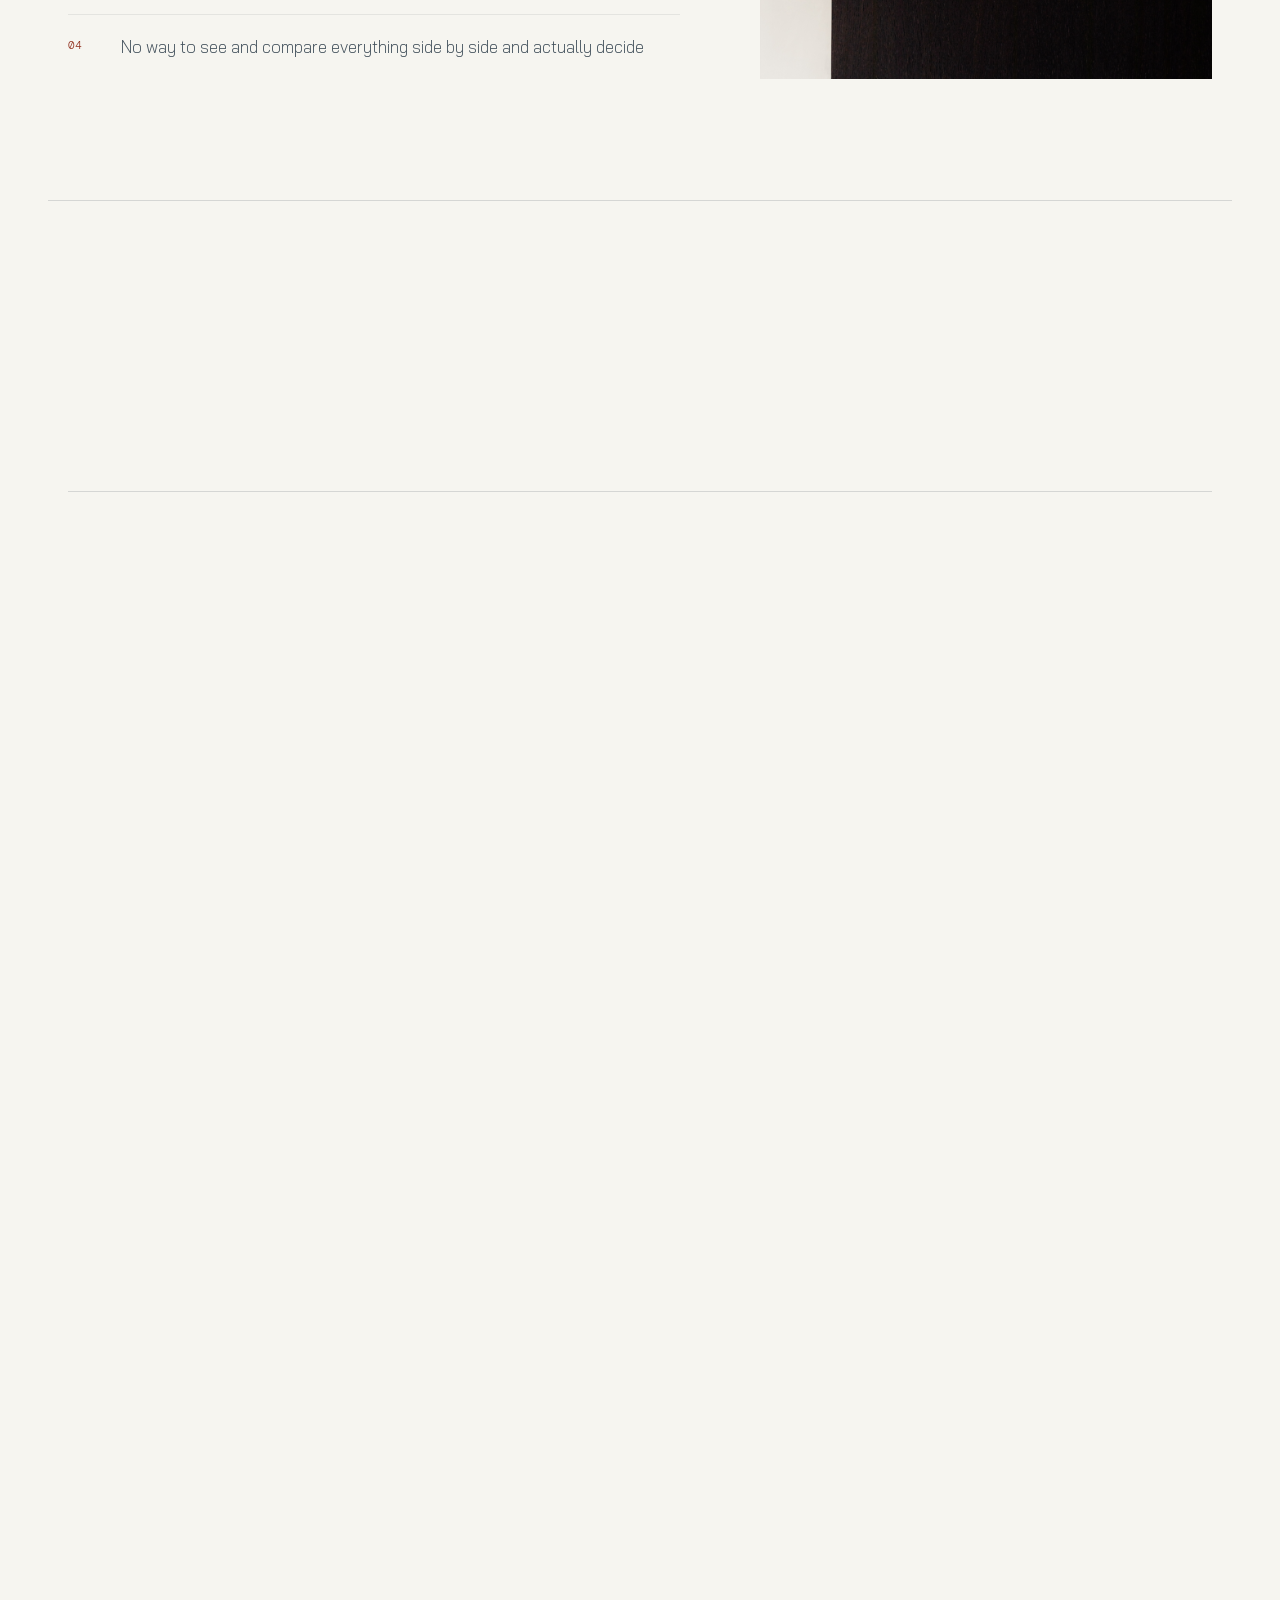
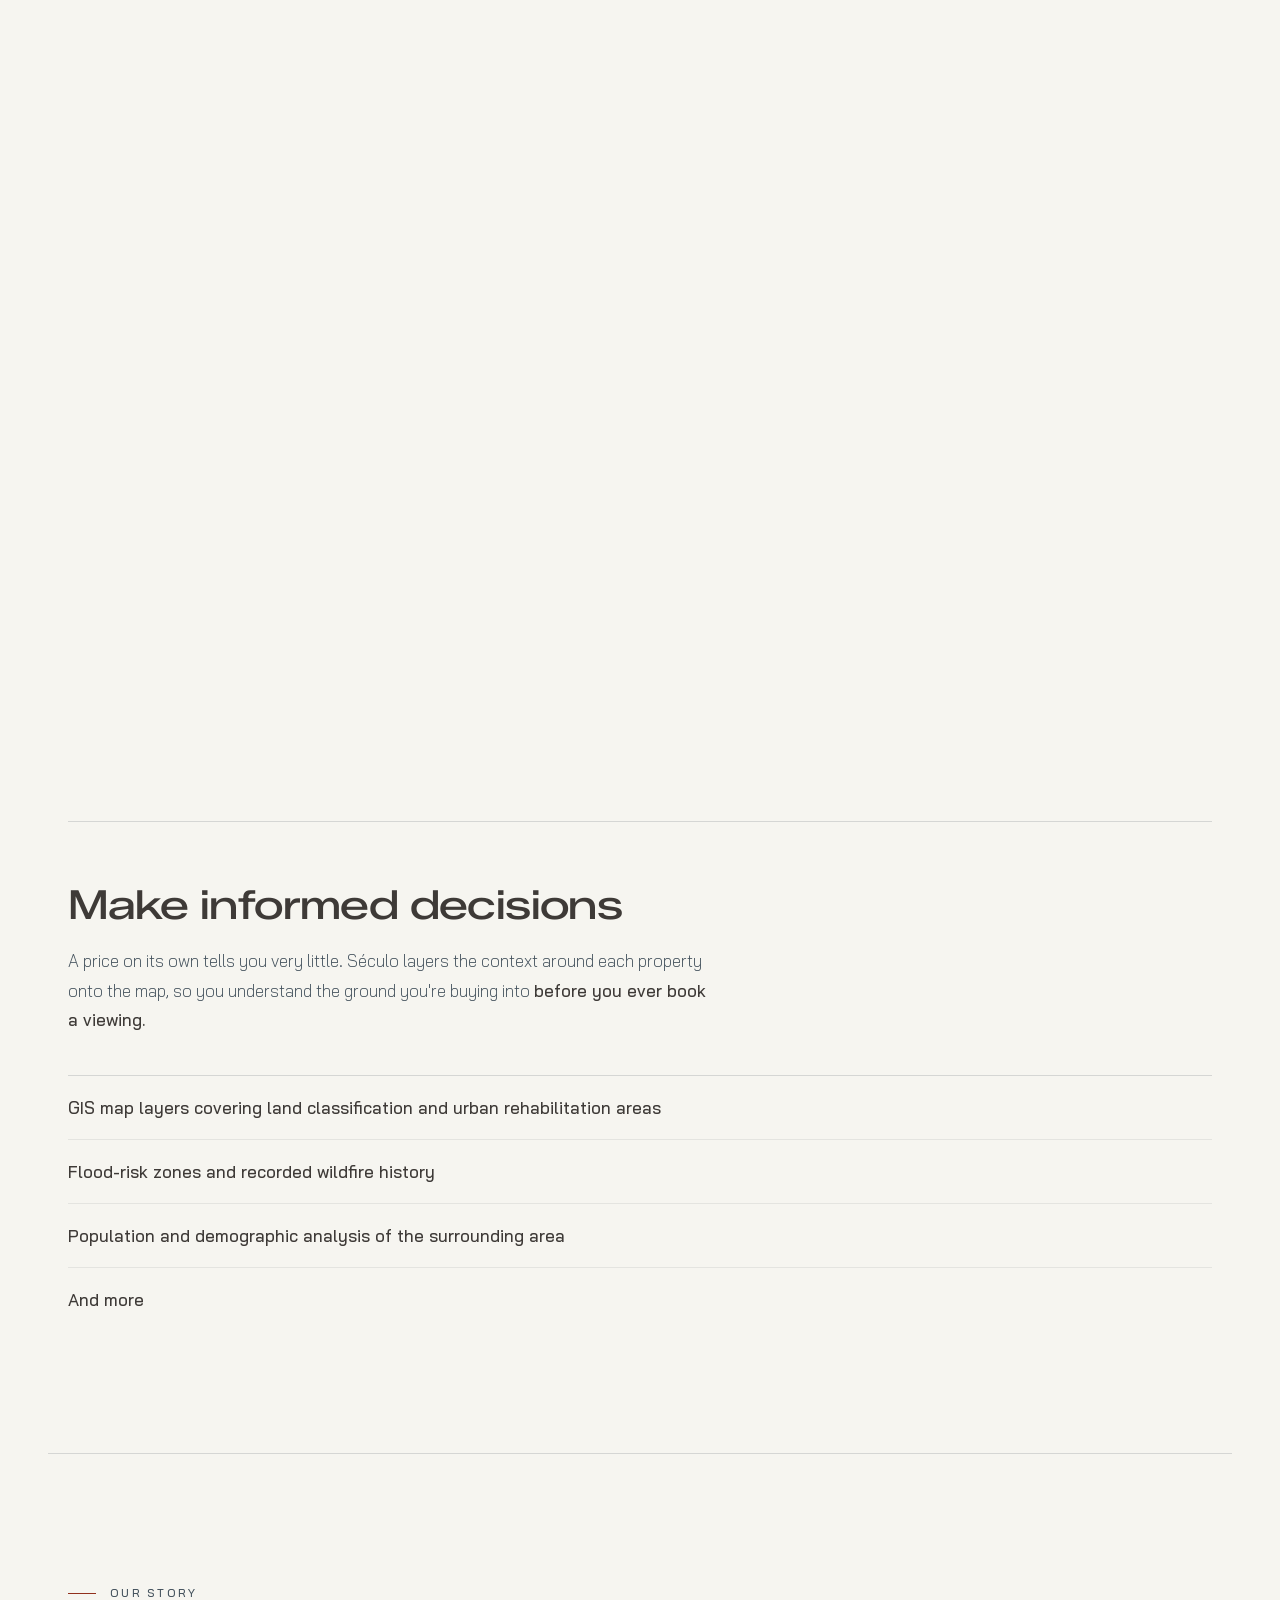
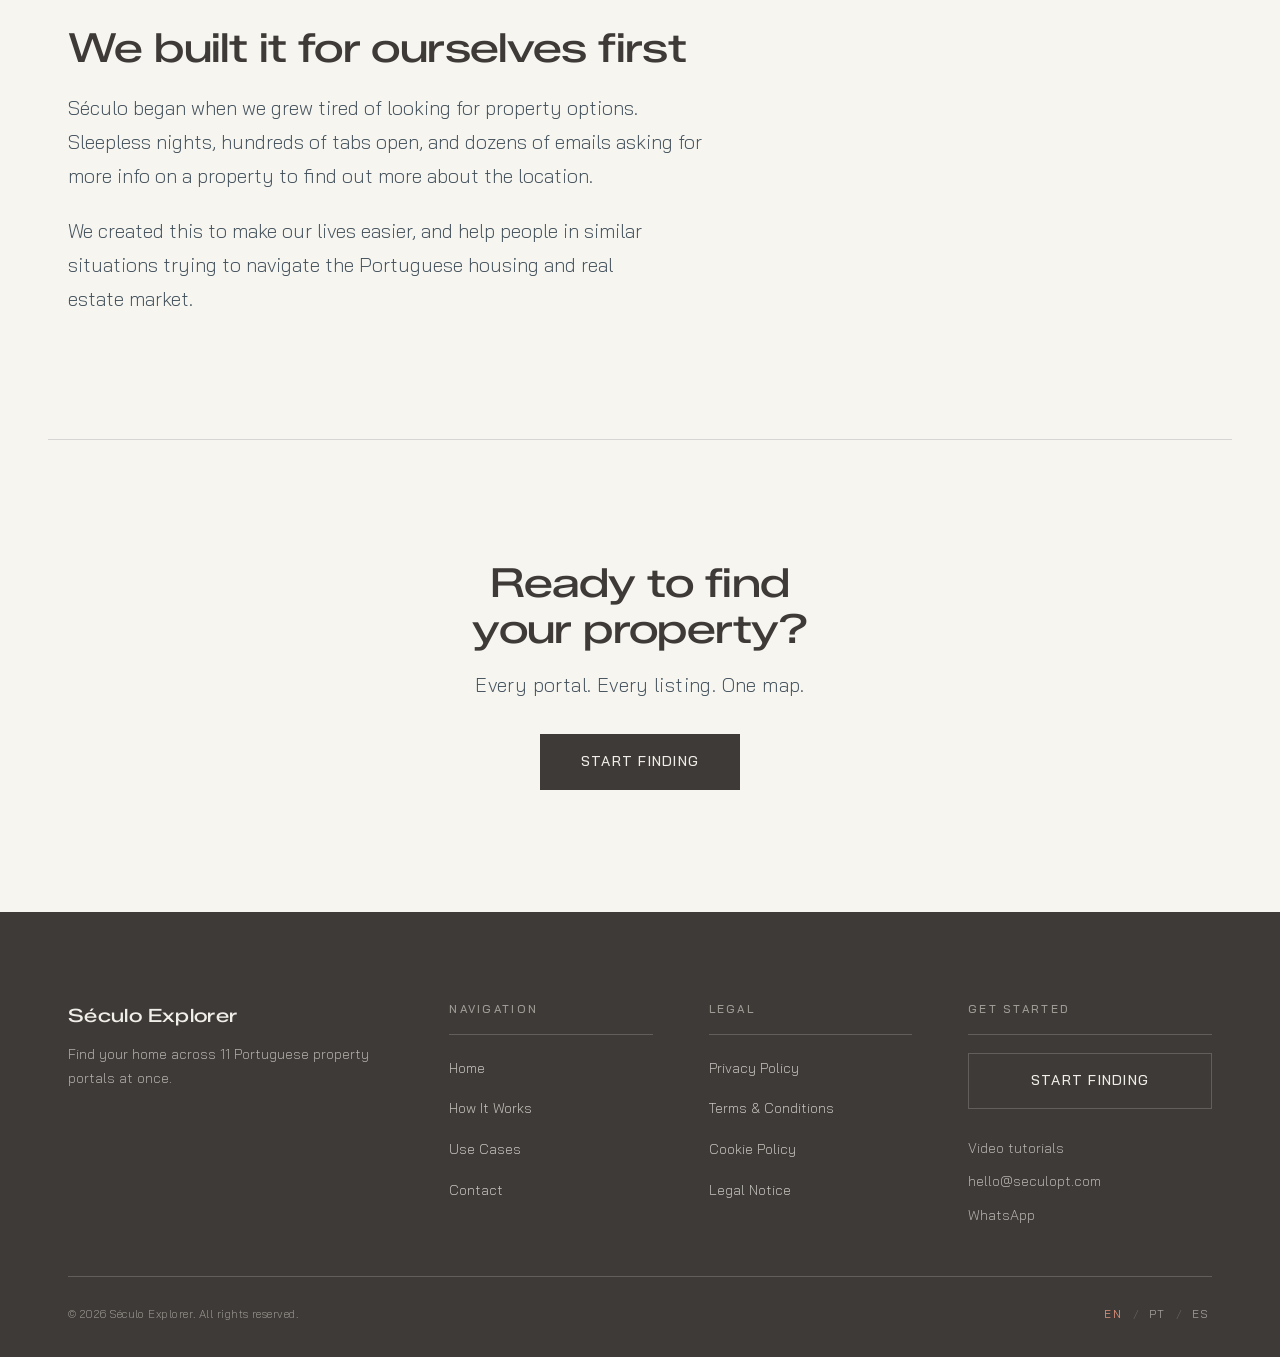
==== commit 74590282: "nav: enlace Mapa do Mercado (Luneta) en todas las páginas Co-Authored-By: Claude Fable 5.1 <noreply@" ====
--- a/index.html
+++ b/index.html
@@ -5,6 +5,11 @@
   <meta name="viewport" content="width=device-width, initial-scale=1.0" />
   <meta name="description" content="Século Explorer searches 11 Portuguese property portals at once. Find your home faster — filter by location, price, size, and type all in one place." />
   <title>Século Explorer — Find Your Home in Portugal</title>
+  <!-- Favicons — the S from the wordmark, reversed out of brand ink. -->
+  <link rel="icon" href="/favicon.ico?v=2" sizes="32x32" />
+  <link rel="icon" href="/favicon.svg?v=2" type="image/svg+xml" />
+  <link rel="apple-touch-icon" href="/apple-touch-icon.png?v=2" />
+
 
   <!-- Runs before first paint. The .js class means scroll-reveal elements are
        only hidden when JS is actually there to reveal them again; the
@@ -55,6 +60,7 @@
         <li><a href="#how-it-works" data-en="How It Works" data-pt="Como Funciona" data-es="Cómo Funciona">How It Works</a></li>
         <li><a href="#use-cases" data-en="Use Cases" data-pt="Casos de Uso" data-es="Casos de Uso">Use Cases</a></li>
         <li><a href="products.html" data-en="Plans" data-pt="Planos" data-es="Planes">Plans</a></li>
+        <li><a href="https://seculo-api.vercel.app/luneta-mapa.html" data-en="Market Map" data-pt="Mapa do Mercado" data-es="Mapa del Mercado">Market Map</a></li>
         <li><a href="login.html" class="nav-login" data-en="Log In" data-pt="Entrar" data-es="Entrar">Log In</a></li>
         <li>
           <a href="https://seculo-api.vercel.app/?tier=free" class="btn btn-primary" data-en="Try For Free" data-pt="Experimenta Grátis" data-es="Pruébalo Gratis">Try For Free</a>
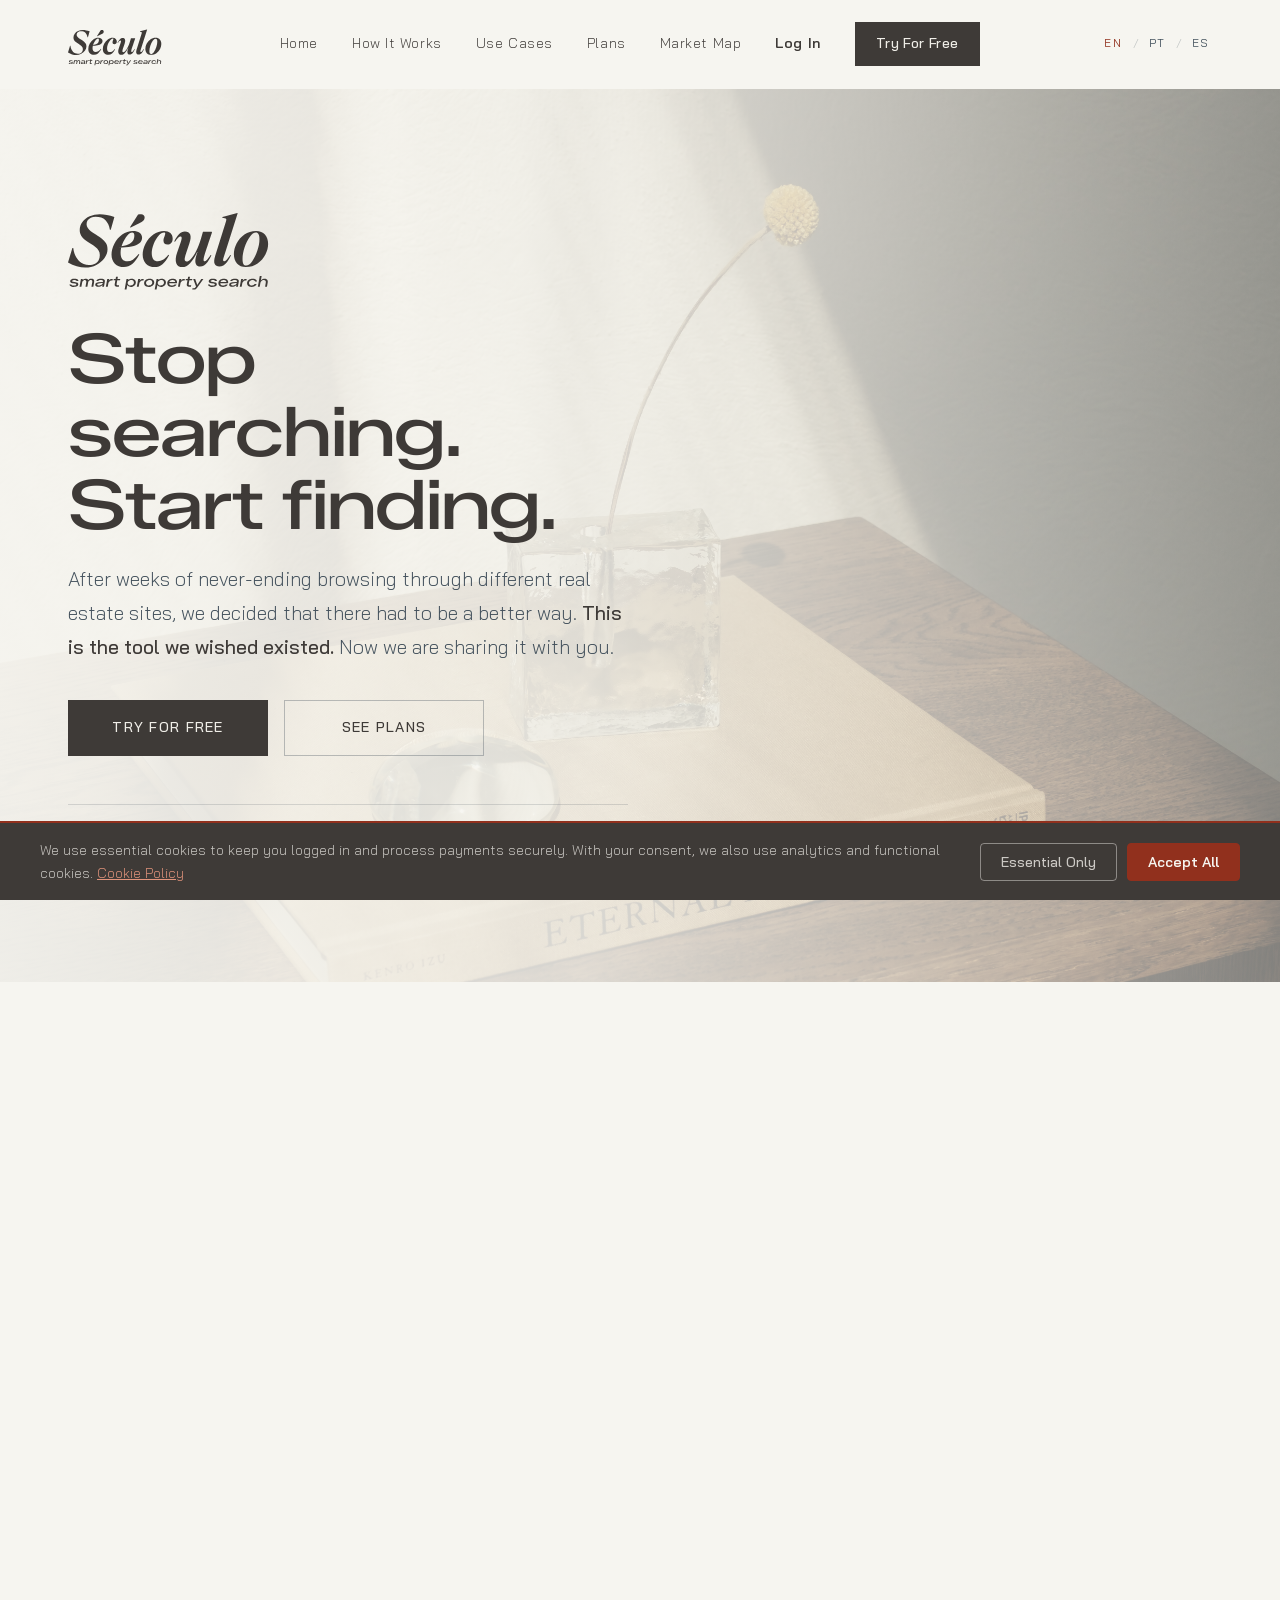
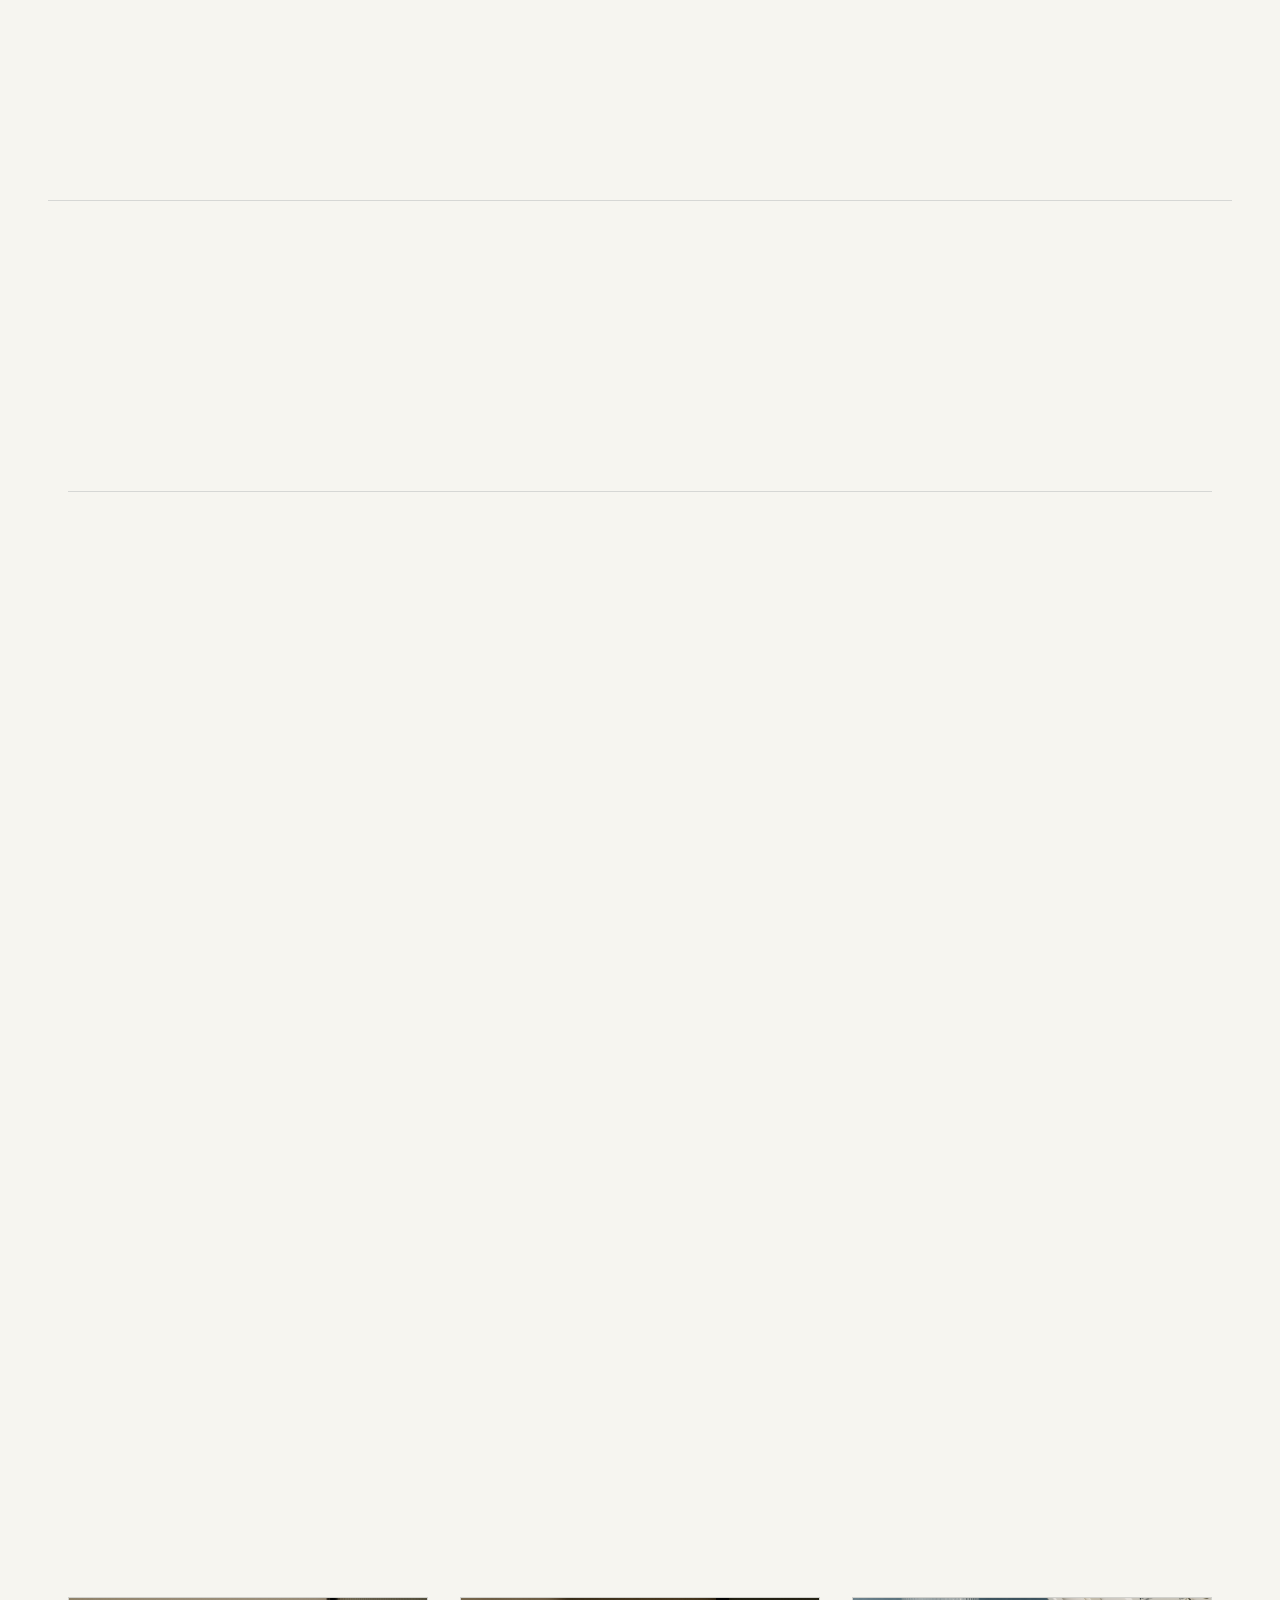
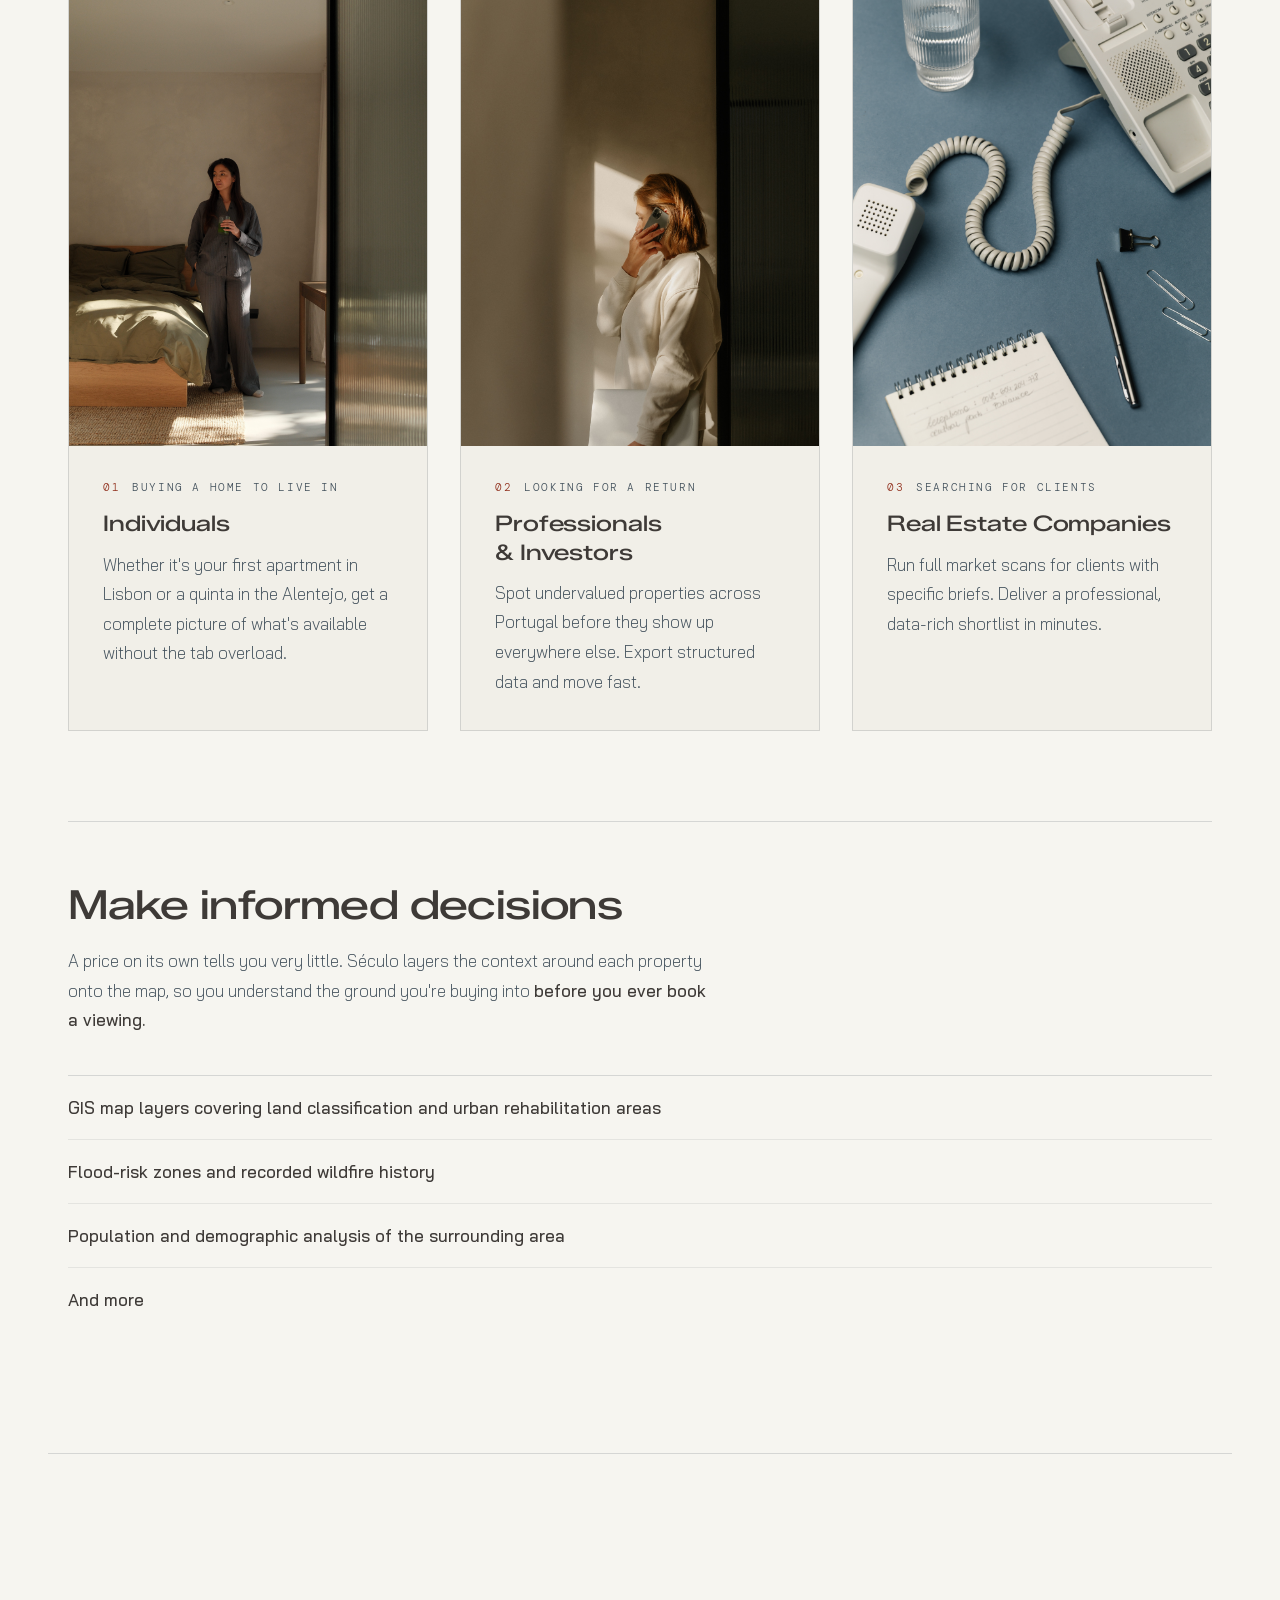
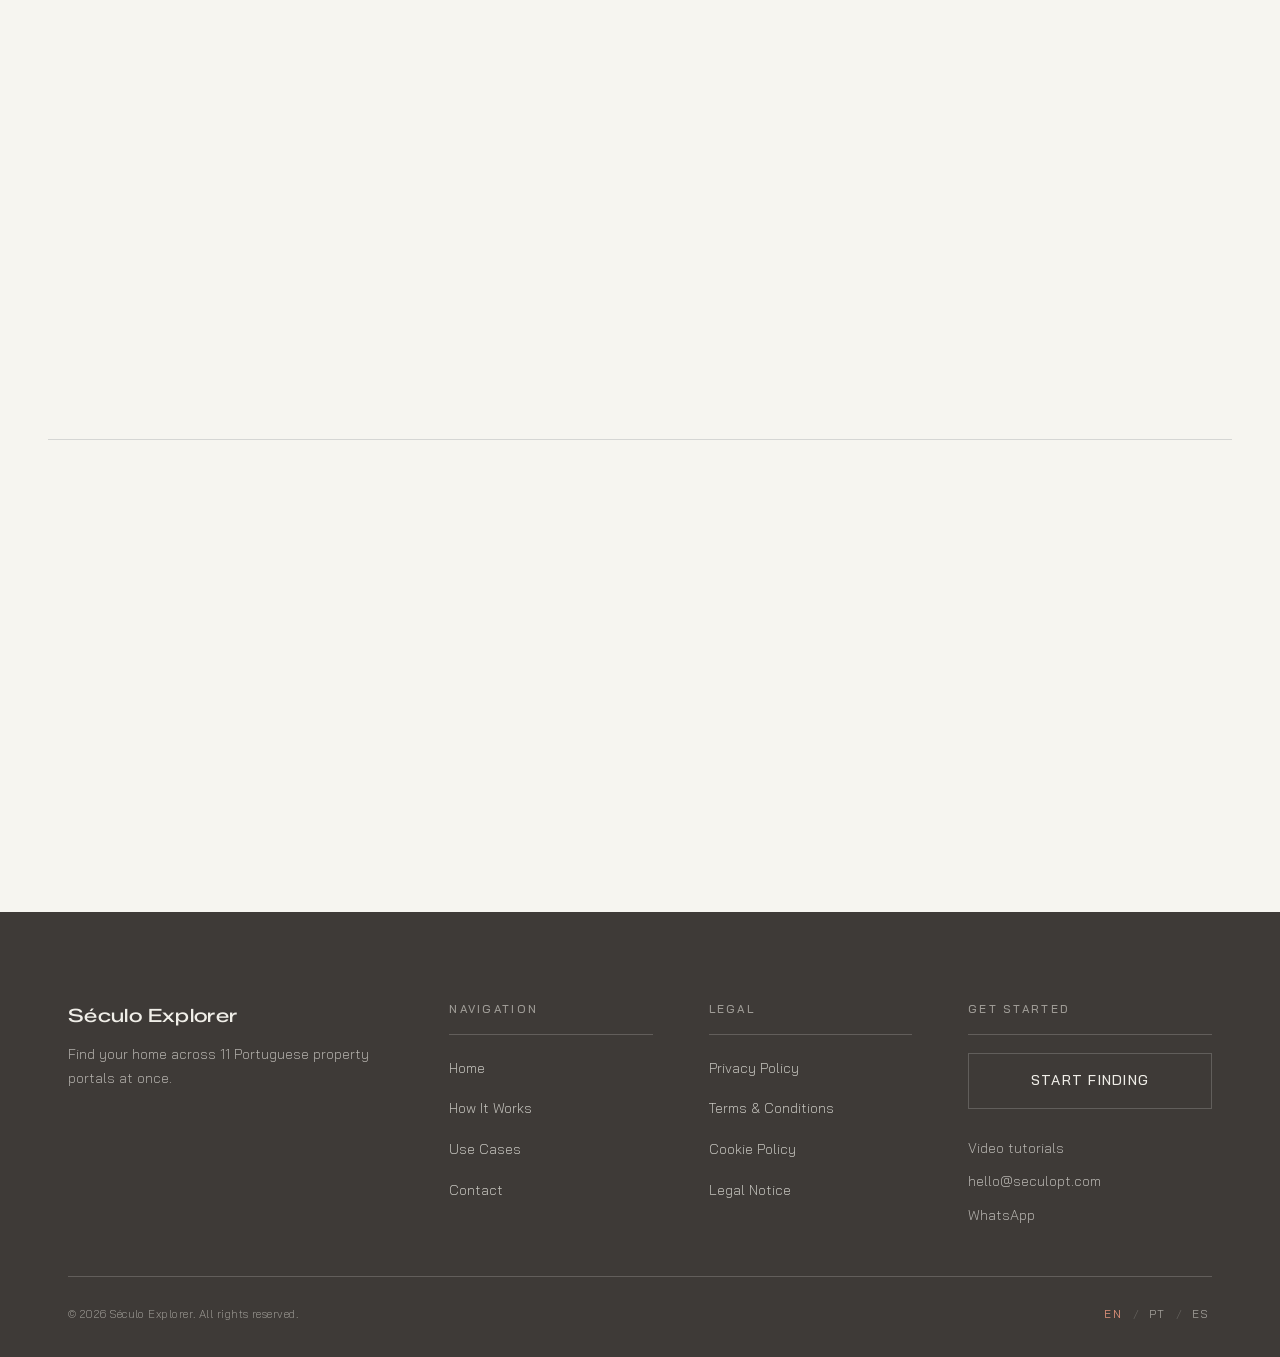
==== commit ca26008f: "nav: Mapa do Mercado apunta a luneta.seculopt.com Co-Authored-By: Claude Fable 5.1 <noreply@anthropi" ====
--- a/index.html
+++ b/index.html
@@ -60,7 +60,7 @@
         <li><a href="#how-it-works" data-en="How It Works" data-pt="Como Funciona" data-es="Cómo Funciona">How It Works</a></li>
         <li><a href="#use-cases" data-en="Use Cases" data-pt="Casos de Uso" data-es="Casos de Uso">Use Cases</a></li>
         <li><a href="products.html" data-en="Plans" data-pt="Planos" data-es="Planes">Plans</a></li>
-        <li><a href="https://seculo-api.vercel.app/luneta-mapa.html" data-en="Market Map" data-pt="Mapa do Mercado" data-es="Mapa del Mercado">Market Map</a></li>
+        <li><a href="https://luneta.seculopt.com/" data-en="Market Map" data-pt="Mapa do Mercado" data-es="Mapa del Mercado">Market Map</a></li>
         <li><a href="login.html" class="nav-login" data-en="Log In" data-pt="Entrar" data-es="Entrar">Log In</a></li>
         <li>
           <a href="https://seculo-api.vercel.app/?tier=free" class="btn btn-primary" data-en="Try For Free" data-pt="Experimenta Grátis" data-es="Pruébalo Gratis">Try For Free</a>
